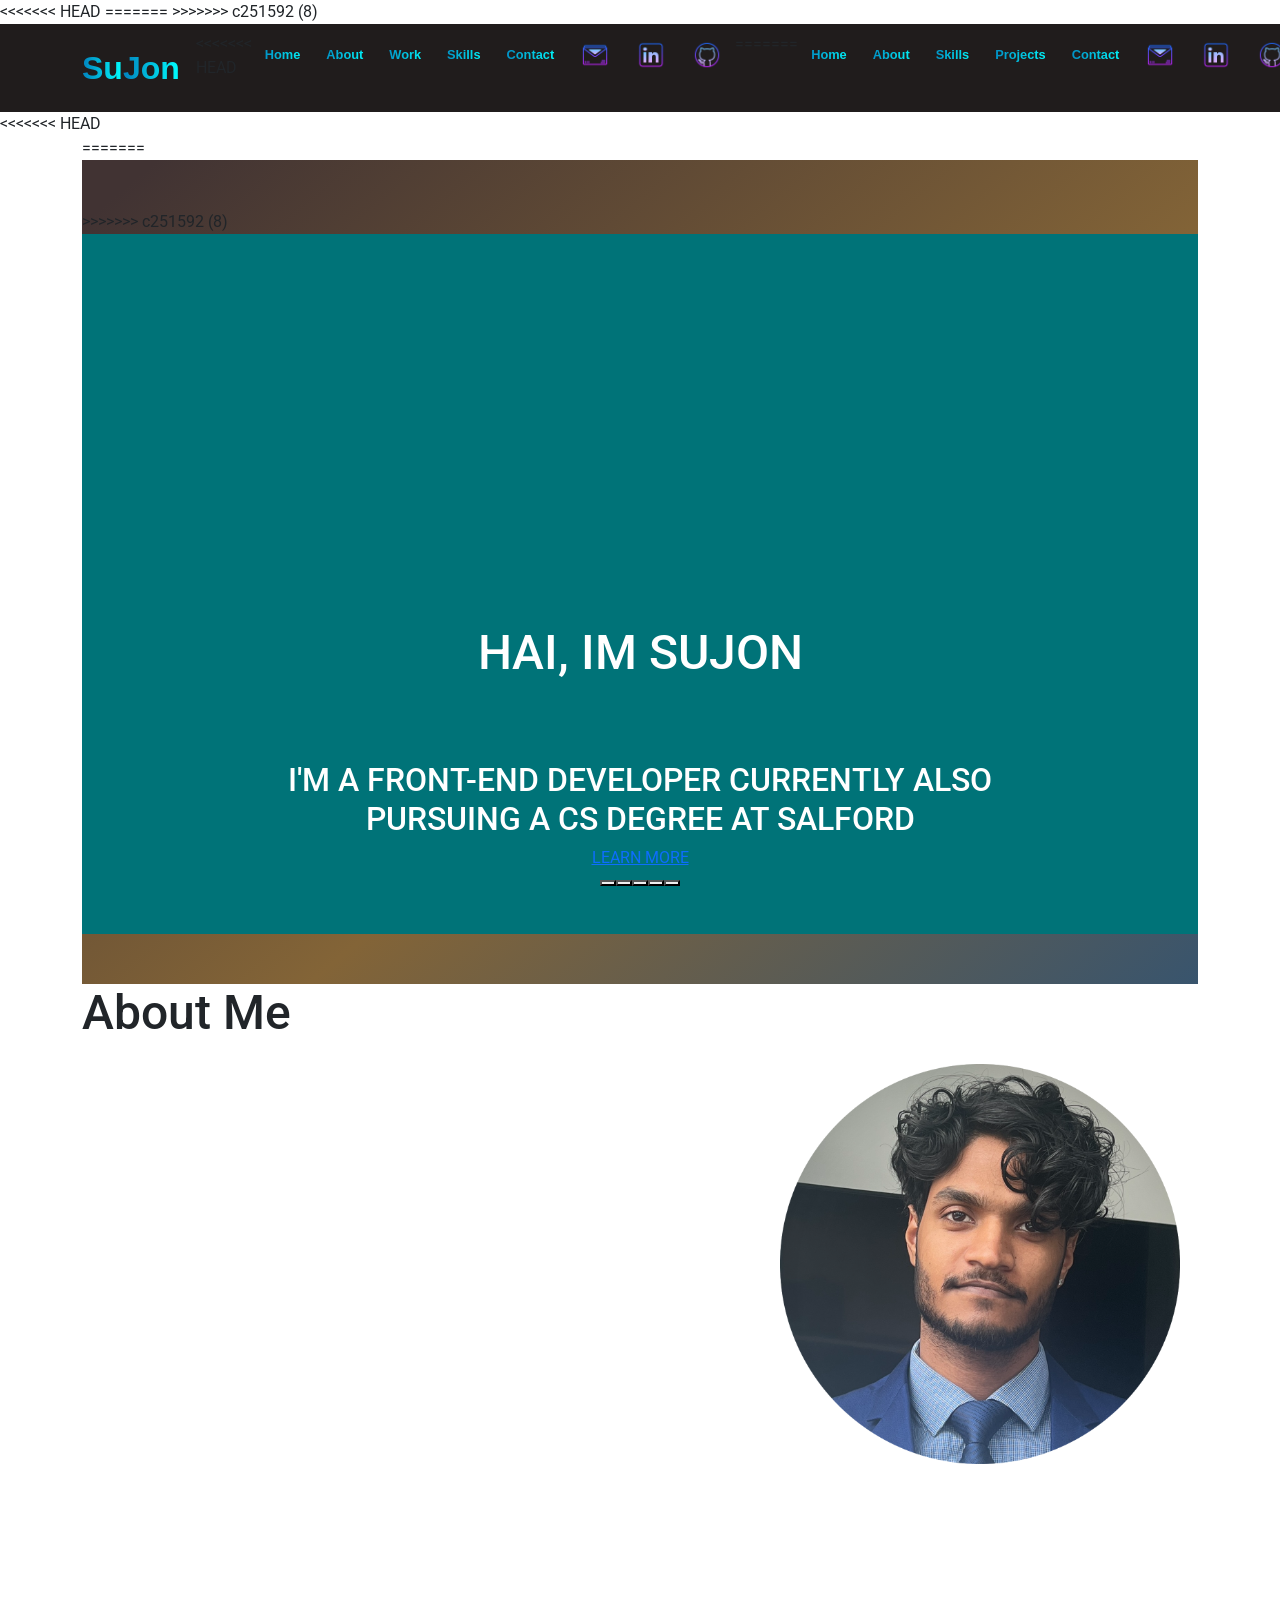
==== about.html @ 78b279ab "first commit" ====
<!DOCTYPE html>
<html lang="en">
<head>
    <meta charset="UTF-8">
    <meta name="viewport" content="width=device-width, initial-scale=1">
    <title>about</title>
    <!-- Roboto font -->
    <link rel="preconnect" href="https://fonts.googleapis.com">
    <link rel="preconnect" href="https://fonts.gstatic.com" crossorigin>
    <link href="https://fonts.googleapis.com/css2?family=Roboto:ital,wght@0,100..900;1,100..900&display=swap"
        rel="stylesheet">
    <!-- Bootstrap link-->
    <link href="https://cdn.jsdelivr.net/npm/bootstrap@5.3.3/dist/css/bootstrap.min.css" rel="stylesheet"
        integrity="sha384-QWTKZyjpPEjISv5WaRU9OFeRpok6YctnYmDr5pNlyT2bRjXh0JMhjY6hW+ALEwIH" crossorigin="anonymous">
    <link href="style.css" rel="stylesheet">
    <link href="about.css" rel="stylesheet">
</head>
<body>
<<<<<<< HEAD
    <!-- Nav -->
=======
<!-- Nav -->
>>>>>>> c251592 (8)
  <nav class="navbar navbar-expand-lg bg-body-tertiary custom-navbar">
    <div class="container">
      <a class="navbar-brand custom-brand" href="index.html">
        <div class="split-text-container">
          <span class="text-part left">Su</span>
          <span class="text-part right">Jon</span>
        </div>
      </a>
      <button class="navbar-toggler custom-navbar-toggler" type="button" data-bs-toggle="collapse"
        data-bs-target="#navbarNavAltMarkup" aria-controls="navbarNavAltMarkup" aria-expanded="false"
        aria-label="Toggle navigation">
        <img class="custom-navbar-toggler menu-icon" src="./assets/hamburger-menu.png" alt="menu-bar">
      </button>
      <div class="collapse navbar-collapse" id="navbarNavAltMarkup">
        <div class="navbar-nav ms-auto">
<<<<<<< HEAD
          <a class="nav-link" href="/index.html" >Home</a>
          <a class="nav-link" href="/about.html">About</a>
          <a class="nav-link" href="/work.html">Work</a>
          <a class="nav-link" href="/index.html#section-2" >Skills</a>
          <a class="nav-link" href="/contact.html" >Contact</a>
          <a class="nav-link contact-link" href="mailto:abdursujon@hotmail.com"><img src="assets/email.png" alt="email">
          </a>
          <a class="nav-link contact-link" href="https://www.linkedin.com/in/abdur-rahim-sujon/"><img
              src="assets/linkedin.png" alt="email"> </a>
          <a class="nav-link contact-link" href="https://github.com/abdursujon"><img src="assets/github.png"
              alt="email"> </a>
=======
          <a class="nav-link" href="index.html" title="Home">Home</a>
          <a class="nav-link" href="about.html" title="About Me">About</a>
          <a class="nav-link" href="index.html#section-2" title="My Skills">Skills</a>
          <a class="nav-link" href="projects.html" title="View My Projects">Projects</a>
          <a class="nav-link" href="contact.html" title="Contact Me">Contact</a>
          <div class="d-flex flex-row justify-content-start">
            <a class="nav-link contact-link" href="mailto:abdur.sujon.dev@gmail.com" title="Email Me">
              <img src="assets/email.png" alt="email">
            </a>
            <a class="nav-link contact-link" href="https://www.linkedin.com/in/abdur-rahim-sujon/"
              title="View My LinkedIn">
              <img src="assets/linkedin.png" alt="linkedin">
            </a>
            <a class="nav-link contact-link" href="https://github.com/abdursujon" title="View My Github">
              <img src="assets/github.png" alt="github">
            </a>
          </div>
>>>>>>> c251592 (8)
        </div>
      </div>
    </div>
  </nav>
<<<<<<< HEAD
    <main class="container"> 
        <!-- section 1 -->
        <section class="section-1">
=======
    <main> 
        <!-- section 1 -->
        <section id="section-1">
>>>>>>> c251592 (8)
            <!-- A carousal for slide show about me, utilized bootstrap auto play carousel -->
            <div id="carouselExampleCaptions" class="carousel slide" data-bs-ride="carousel">
                <div class="carousel-inner">
                    <!-- First carousel slide -->
                    <div class="carousel-item active" data-bs-interval="3000">
                        <!-- Note: data-bs-interval determine how long they slide will show and then next slide will come up-->
                        <img src="assets/carousel-1.png" alt="Carousel slide 1">
                        <!-- Carousel-caption class div is to transform content into center -->
                        <div class="carousel-caption">
                            <h1>HAI, IM SUJON</h1>
                            <h2>I'M A FRONT-END DEVELOPER CURRENTLY ALSO PURSUING A CS DEGREE AT SALFORD</h2>
                           
                            <div class="learn-more-link">
                                <a href="interests.html" class="custom-link">LEARN MORE</a>
                            </div>
                            <!-- button to allow user to change the slide numbers -->
                            <div class="btn-group">
                                <button class="custom-btn" data-bs-target="#carouselExampleCaptions"
                                    data-bs-slide-to="0"></button>
                                <!--Note:  data-bs-slide-to allows user to change the slide they want to see-->
                                <button class="custom-btn" data-bs-target="#carouselExampleCaptions"
                                    data-bs-slide-to="1"></button>
                                <button class="custom-btn" data-bs-target="#carouselExampleCaptions"
                                    data-bs-slide-to="2"></button>
                                <button class="custom-btn" data-bs-target="#carouselExampleCaptions"
                                    data-bs-slide-to="3"></button>
                                <button class="custom-btn" data-bs-target="#carouselExampleCaptions"
                                    data-bs-slide-to="4"></button>
                            </div>
                        </div>
                    </div>
                    <!-- Second slide -->
                    <div class="carousel-item" data-bs-interval="3000">
                        <img src="assets/carousel-2.png" alt="slide 1">
                        <div class="carousel-caption">
                            <h1>LOVE DIGITAL</h1>
                            <h2>LOVE MAKING INTERACTIVE WEBSITES WITH A USER-FIRST APPROACH</h2>
                           
                                <div class="learn-more-link">
                                    <a href="interests.html" class="custom-link">LEARN MORE</a>
                                </div>
                         
                            <!-- button to allow user to change the slide numbers -->
                            <div class="btn-group">
                                <button class="custom-btn" data-bs-target="#carouselExampleCaptions"
                                    data-bs-slide-to="0"></button>
                                <button class="custom-btn" data-bs-target="#carouselExampleCaptions"
                                    data-bs-slide-to="1"></button>
                                <button class="custom-btn" data-bs-target="#carouselExampleCaptions"
                                    data-bs-slide-to="2"></button>
                                <button class="custom-btn" data-bs-target="#carouselExampleCaptions"
                                    data-bs-slide-to="3"></button>
                                <button class="custom-btn" data-bs-target="#carouselExampleCaptions"
                                    data-bs-slide-to="4"></button>
                            </div>
                        </div>
                    </div>
                    <!-- Third slide -->
                    <div class="carousel-item" data-bs-interval="3000">
                        <img src="assets/carousel-3.png" alt="slide 3">
                        <div class="carousel-caption">
                            <h1>INTERESTED?</h1>
                            <h2>IF YOU'VE GOT AN AMAZING IDEA THAT YOU WANT TO GIVE A DIGITAL PRESENCE, GET IN TOUCH
                            </h2>
                           
                                <div class="learn-more-link">
                                    <a href="interests.html" class="custom-link">LEARN MORE</a>
                                </div>
                            
                            <!-- button to allow user to change the slide numbers -->
                            <div class="btn-group"> <!-- Button group to-->
                                <button class="custom-btn" data-bs-target="#carouselExampleCaptions"
                                    data-bs-slide-to="0"></button>
                                <button class="custom-btn" data-bs-target="#carouselExampleCaptions"
                                    data-bs-slide-to="1"></button>
                                <button class="custom-btn" data-bs-target="#carouselExampleCaptions"
                                    data-bs-slide-to="2"></button>
                                <button class="custom-btn" data-bs-target="#carouselExampleCaptions"
                                    data-bs-slide-to="3"></button>
                                <button class="custom-btn" data-bs-target="#carouselExampleCaptions"
                                    data-bs-slide-to="4"></button>
                            </div>
                        </div>
                    </div>
                    <!-- Fourth slide -->
                    <div class="carousel-item" data-bs-interval="3000">
                        <img src="assets/carousel-4.png" alt="slide 4">
                        <div class="carousel-caption">
                            <h1>ARTISTIC</h1>
                            <h2>I BELIEVE ART SHOULD BE TAKEN INTO CONSIDERATION IN DIGITAL PRODUCTS, AS EVERYTHING IS
                                BECOMING DIGITAL; WHY NOT HAVE SOME ARTISTIC FLAVOUR IN OUR DIGITAL PRESENCE?</h2>
                       
                                <div class="learn-more-link">
                                    <a href="interests.html" class="custom-link">LEARN MORE</a>
                                </div>
                            
                            <!-- button to allow user to change the slide numbers -->
                            <div class="btn-group">
                                <button class="custom-btn" data-bs-target="#carouselExampleCaptions"
                                    data-bs-slide-to="0"></button>
                                <button class="custom-btn" data-bs-target="#carouselExampleCaptions"
                                    data-bs-slide-to="1"></button>
                                <button class="custom-btn" data-bs-target="#carouselExampleCaptions"
                                    data-bs-slide-to="2"></button>
                                <button class="custom-btn" data-bs-target="#carouselExampleCaptions"
                                    data-bs-slide-to="3"></button>
                                <button class="custom-btn" data-bs-target="#carouselExampleCaptions"
                                    data-bs-slide-to="4"></button>
                            </div>
                        </div>
                    </div>
                    <!-- Fifth slide -->
                    <div class="carousel-item" data-bs-interval="3000">
                        <img src="assets/carousel-5.png" alt="slide 5">
                        <div class="carousel-caption">
                            <h1>LOVE EXPERIMENTING</h1>
                            <h2>AS I SPEND MOST OF MY TIME CODING AND BUILDING, I LIKE TO EXPERIMENT AND HAVE FUN WITH
                                MY DEVELOPMENT CAREER</h2>
                          
                                <div class="learn-more-link">
                                    <a href="interests.html" class="custom-link">LEARN MORE</a>
                                </div>
                            
                            <!-- button to allow user to change the slide numbers -->
                            <div class="btn-group">
                                <button class="custom-btn" data-bs-target="#carouselExampleCaptions"
                                    data-bs-slide-to="0"></button>
                                <button class="custom-btn" data-bs-target="#carouselExampleCaptions"
                                    data-bs-slide-to="1"></button>
                                <button class="custom-btn" data-bs-target="#carouselExampleCaptions"
                                    data-bs-slide-to="2"></button>
                                <button class="custom-btn" data-bs-target="#carouselExampleCaptions"
                                    data-bs-slide-to="3"></button>
                                <button class="custom-btn" data-bs-target="#carouselExampleCaptions"
                                    data-bs-slide-to="4"></button>
                            </div>
                        </div>
                    </div>
                </div>
            </div>
        </section>
        <!-- section 2 -->
        <section>
            <div class="row">
                <div class="col profile-intro">
                    <h1>About Me</h1>
                </div>
                <div class="col profile">
                    <img src="assets/profile-1.png" alt="profile">
                </div>
                <div class="col-md-12 about-me-para my-5">
                    <p>
                        Hello, I'm Abdur Rahim Sujon,
                        but most people knows me simply as Sujon.
                        I can't explain why my first name isn't widely recognized,
                        that remained a mystery to me as well.
                        Right now, I am pursuing a BSc in Computer Science at the University of
                        Salford, and I'm nearing the end of my first year. Honestly, I'm pleased with my choice of university
                        over others because I've found that my degree focuses more on practical applications of computer science rather than
                        theory. As someone who values tangible progress, I appreciate seeing the real-life implications of what
                        I do in coding. Fortunately, I have already learned advanced CSS, HTML, and how to showcase my web portfolio in my first
                        year. Additionally, for a university project,
                        I can select the website I want to create, which I find very flexible. I've also gained insights
                        into Human-Computer Interaction.
                        A computer scientist truly isn't complete without some Linux knowledge (just kidding), and I've
                        already covered that in my first year! I'm eager
                        to delve deeper into Linux during the summer break. Moreover,
                        I've developed a solid understanding of Java programming too. 
                    </p>
                    <p>
                        Prior to commencing university, I taught myself Bootstrap, JavaScript, Photoshop, logo design, CSS, and HTML—essentially everything needed for front-end web development projects.
                         I find great joy in creating interactive websites with a unique flair. My immediate goal is to learn PHP as soon as possible to better understand the back end of websites. 
                        Since I already have knowledge of SQL, it shouldn't be too difficult. However, if it proves challenging, I'm confident I will find it enjoyable. 
                        I plan to work on two advanced web projects that incorporate back-end functionality in my summer vacation.
                    </p>
                    <p>
                        Conversely, I also have experience in Java software development.
                         Recently, I worked on a project to create a vehicle hire reservation system. 
                         I intend to expand that project and develop a cross-platform application.
                    </p>
                    <p>I appreciate you taking the time to read this! Feel free to email me if you'd like to chat.</p>
                </div>
            </div>
        </section>
    </main>
    <!-- footer-->
    <div id="footer"></div>
    <!-- boostrap js link -->
    <script src="https://cdn.jsdelivr.net/npm/@popperjs/core@2.11.8/dist/umd/popper.min.js"
        integrity="sha384-I7E8VVD/ismYTF4hNIPjVp/Zjvgyol6VFvRkX/vR+Vc4jQkC+hVqc2pM8ODewa9r"
        crossorigin="anonymous"></script>
    <script src="https://cdn.jsdelivr.net/npm/bootstrap@5.3.8/dist/js/bootstrap.min.js"
        integrity="sha384-G/EV+4j2dNv+tEPo3++6LCgdCROaejBqfUeNjuKAiuXbjrxilcCdDz6ZAVfHWe1Y"
        crossorigin="anonymous"></script>
    <!-- Custom JS link -->
  <script src="main.js"></script>
</body>
</html>
---- style.css ----
/* Properties for the whole page */
body {
    font-family: "Roboto", sans-serif;
}

p {
    font-family: "Roboto", sans-serif;
    font-weight: 400;
    font-style: normal;
    font-size: 1rem;
    color: white;
}

/* navigation bar*/
/* logo */
.split-text-container {
    display: flex;
    font-size: 2rem;
    font-weight: bold;
    font-family: "Montserrat Alternates", sans-serif;
    text-transform: none;
    color: #0181bd;
    overflow: hidden;
}
.text-part {
    display: inline-block;
    position: relative;
    transform: translateX(0);
    animation-duration: 2s;
    animation-timing-function: ease-out;
    animation-fill-mode: forwards;
}
.text-part.left {
    transform: translateX(-200%);
    animation-name: slide-in-left;
    background: linear-gradient(90deg, #0181bd, #00ffff);
    /* gradient colors */
    -webkit-background-clip: text;
    -webkit-text-fill-color: transparent;
    background-clip: text;
    color: transparent;
}
.text-part.right {
    transform: translateX(200%);
    animation-name: slide-in-right;
    background: linear-gradient(90deg, #0181bd, #00ffff);
    /* gradient colors */
    -webkit-background-clip: text;
    -webkit-text-fill-color: transparent;
    background-clip: text;
    color: transparent;
}
@keyframes slide-in-left {
    0% {
        transform: translateX(-200%);
    }

    100% {
        transform: translateX(0);
    }
}
@keyframes slide-in-right {
    0% {
        transform: translateX(200%);
    }
    100% {
        transform: translateX(0);
    }
}
/* navigation background */
.custom-navbar {
    background-color: rgb(32, 28, 28) !important;
}
.navbar-nav .nav-link {
    font-family: "Montserrat", sans-serif;
    font-weight: 700;
    font-size: 0.8rem;
    margin: 5px;
    background: linear-gradient(90deg, #0181bd, #00ffff);
    /* gradient colors */
    -webkit-background-clip: text;
    -webkit-text-fill-color: transparent;
    background-clip: text;
    color: transparent;
}
.navbar-nav .nav-link:hover {
    -webkit-text-fill-color:  #00ffff;
    transform: scale(1.3);
    text-decoration: underline;
}
.contact-link img {
    height: 30px;
    width: 30px;
    margin-top: -5px;
}
/* section 1 */
.effect {
    animation: glow 10s ease-in-out infinite;

}

@import url(https://fonts.googleapis.com/css?family=Concert+One);

.effect {
    animation: glow 10s ease-in-out infinite;
}

* {
    box-sizing: border-box;
}

figure {
    animation: wobble 5s ease-in-out infinite;
    transform-origin: center center;
    transform-style: preserve-3d;
}

@keyframes wobble {

    0%,
    100% {
        transform: rotate3d(1, 1, 0, 40deg);
    }

    25% {
        transform: rotate3d(-1, 1, 0, 40deg);
    }

    50% {
        transform: rotate3d(-1, -1, 0, 40deg);
    }

    75% {
        transform: rotate3d(1, -1, 0, 40deg);
    }
}

.effect {
    display: block;
    width: 100%;
    padding: 40px;
    line-height: 1.5;
    font: 900 4em 'Concert One', sans-serif;
    text-transform: uppercase;
    position: absolute;
    color: #0a0a0a;
    margin-top: 35%;
    margin-left: 10%;
}

@keyframes glow {

    0%,
    100% {
        text-shadow: 0 0 30px red;
    }

    25% {
        text-shadow: 0 0 30px orange;
    }

    50% {
        text-shadow: 0 0 30px forestgreen;
    }

    75% {
        text-shadow: 0 0 30px cyan;
    }
}

.effect:nth-child(2) {
    transform: translateZ(5px);
}

.effect:nth-child(3) {
    transform: translateZ(10px);
}

.effect:nth-child(4) {
    transform: translateZ(15px);
}

.effect:nth-child(5) {
    transform: translateZ(20px);
}

.effect:nth-child(6) {
    transform: translateZ(25px);
}

.effect:nth-child(7) {
    transform: translateZ(30px);
}

.effect:nth-child(8) {
    transform: translateZ(35px);
}

.effect:nth-child(9) {
    transform: translateZ(40px);
}

.effect:nth-child(10) {
    transform: translateZ(45px);
}
#section-1 {
    height: 100%;
    overflow: auto;
    background: linear-gradient(320deg, rgb(81, 148, 131) 3%, rgb(36, 80, 124) 38%, rgb(131, 100, 55) 68%, rgb(65, 51, 51) 98%);
    animation: gradient 18s ease infinite;
    background-size: 180% 180%;
   padding-bottom: 20px;
}
@keyframes gradient {
    0% {
        background-position: 0% 0%;
    }
    50% {
        background-position: 100% 100%;
    }
    100% {
        background-position: 0% 0%;
    }
}
.profile img {
    width: 400px;
    height: 400px;
    margin-top: 20%;
    margin-left: 20%;
}
#demo{
    font-family: 'Montserrat', sans-serif;
    font-size: 1.3rem;
    color:orange;
}
.introduction>p {
    margin-top: 20px;
    text-align: center;
}

.introduction>h1 {
    margin-top: 80px;
    color: rgb(240, 142, 15);
    font-size: 4rem;
    text-align: center;
}
.introduction_btn_group {
   display: flex;
   justify-content: center; 
   gap: 20px;
}
/* Animation effect for btn */
.cursor-box {
    width: 110px;
    height: 50px;
    background-color: #333;
    border-radius: 12px;
    display: flex;
    justify-content: center;
    align-items: center;
    font-size: 1rem;
    transition: all 0.3s ease;
    text-align: center;
    padding: 1rem;
    position: relative;
    overflow: hidden;
}
.cursor-box::before {
    content: '';
    position: absolute;
    width: 100%;
    height: 100%;
    background: linear-gradient(45deg, transparent, rgba(255, 255, 255, 0.1), transparent);
    top: -100%;
    left: -100%;
    transition: all 0.5s ease;
}
.cursor-box:hover::before {
    top: 100%;
    left: 100%;
}
.pointer {
    cursor: pointer;
    background: transparent;
    border: 2px solid white;
    color: white;
    margin-right: 20px;
    margin-bottom: 50px;
    text-decoration: none;
    font-family: "Montserrat", sans-serif;
}
button a{
    color:white;
    text-decoration: none;
}
.pointer:hover {
    transform: scale(1.05);
    box-shadow: 0 0 15px #646cff50;
}
@keyframes pulse {
    0% {
        transform: scale(1.05);
    }
    50% {
        transform: scale(1);
    }
    100% {
        transform: scale(1.05);
    }
}
@keyframes shake {
    0%,
    100% {
        transform: translateX(0) scale(1.05);
    }
    25% {
        transform: translateX(-5px) scale(1.05);
    }
    75% {
        transform: translateX(5px) scale(1.05);
    }
}
@keyframes moveAround {
    0% {
        transform: translate(0, 0) scale(1.05);
    }
    25% {
        transform: translate(5px, -5px) scale(1.05);
    }
    50% {
        transform: translate(0, 0) scale(1.05);
    }
    75% {
        transform: translate(-5px, 5px) scale(1.05);
    }
    100% {
        transform: translate(0, 0) scale(1.05);
    }
}
/* section-2 */
#section-2 {
    background-color: white;
    margin-top: 80px;
    margin-bottom: 80px;
}
.skills {
    font-size: 54px;
}
.card {
    height: 500px;
    padding: 0;
    border: 2px solid black;
    background-color: black;
    color: white;
    margin-bottom: 20px;
}
/* section 3*/
#section-3 {
    height: 100%;
    background-color: rgb(39, 46, 49);
}
.profile-2 img {
    width: 400px;
    height: 400px;
    object-fit: cover;
    border-radius: 25px;
    margin-top: 200px;
    margin-bottom: 200px;
}
.details h1 {
    color: rgb(240, 142, 15);
}
.details p {
    color: white;
}
/* footer */
.custom-container{
         background-color: rgb(32, 28, 28) !important;
}
.rights{
    color:white;
    font-size: .7rem;
    font-size: 'Montserrat', sans-serif;
}
.footer-icon {
    padding:5px;
    margin-top:10px;
    margin-bottom:10px;
}
.footer-icon img{
    height: 25px;
    width: 25px;
}
/* media query for device width up to 991px*/
@media (max-width: 991px) {
    /* Navigation */
    .custom-navbar-toggler img {
        width: 40px;
        height: 40px;
    }
    .navbar-collapse {
        text-align: center;
    }
    .navbar-toggler {
        border: none;
    }
    .navbar-nav .nav-link {
        margin: 5px;
    }
    /* Section 1 */
    .profile img {
        width: 200px;
        height: 200px;
        margin-top: 20%;
        margin-left: 0%;
    }
    .profile-intro {
        margin-top: 20%;
        margin-left: 20%;
        font-size: 2rem;
    }
    .introduction {
        margin-top: 10px;
        font-size: 1rem;
    }
    .introduction>h1 {
        margin-top: 50px;
    }
    /* Section-2 */
    #section-2 {
        margin-top: 50px;
        margin-bottom: 50px;
    }
    .skills {
        font-size: 3rem;
    }
    .photography-card {
        width: 15rem;
    }
    .card {
        height: 600px;
    }
    /* section-3 */
    .profile-2 img {
        width: 300px;
        height: 300px;
        object-fit: cover;
        border-radius: 25px;
        margin-top: 50px;
        margin-bottom: 20px;
    }
    .details h1 {
        margin-top: 20px;
    }
    /* footer */
    .footer {
       
         background-color: rgb(32, 28, 28) !important;
    }
}
/* media query for extra small devices width up to 576px */
@media (max-width:576px) {
    /* section 1 */

}
html,
body {
    font-size: 1em;
    font-family: "Roboto", sans-serif;
}

h1 {
    font-size: 3em;
}

p {
    font-weight: 400;
    color: white;
}

/* Navigation*/
.split-text-container {
    display: flex;
    font-size: 2rem;
    font-weight: bold;
    font-family: "Montserrat Alternates", sans-serif;
    text-transform: none;
    color: #0181bd;
    overflow: hidden;
}

.text-part {
    display: inline-block;
    position: relative;
    transform: translateX(0);
    animation-duration: 2s;
    animation-timing-function: ease-out;
    animation-fill-mode: forwards;
}

.text-part.left {
    transform: translateX(-200%);
    animation-name: slide-in-left;
    background: linear-gradient(90deg, #0181bd, #00ffff);
    -webkit-background-clip: text;
    -webkit-text-fill-color: transparent;
    background-clip: text;
    color: transparent;
}

.text-part.right {
    transform: translateX(200%);
    animation-name: slide-in-right;
    background: linear-gradient(90deg, #0181bd, #00ffff);
    -webkit-background-clip: text;
    -webkit-text-fill-color: transparent;
    background-clip: text;
    color: transparent;
}

@keyframes slide-in-left {
    0% {
        transform: translateX(-200%);
    }

    100% {
        transform: translateX(0);
    }
}

@keyframes slide-in-right {
    0% {
        transform: translateX(200%);
    }

    100% {
        transform: translateX(0);
    }
}

.custom-navbar {
    background-color: rgb(32, 28, 28) !important;
}

.navbar-toggler {
    border: none;
}

.navbar-toggler:focus {
    box-shadow: none;
    outline: none;
}

.custom-navbar-toggler img {
    width: 40px;
    height: 40px;
}

.navbar-nav .nav-link {
    font-family: "Montserrat", sans-serif;
    font-weight: 700;
    font-size: 0.8rem;
    margin: 5px;
    background: linear-gradient(90deg, #0181bd, #00ffff);
    -webkit-background-clip: text;
    -webkit-text-fill-color: transparent;
    background-clip: text;
    color: transparent;
}

.navbar-nav .nav-link:hover {
    -webkit-text-fill-color: #00ffff;
    text-decoration: underline;
}

.contact-link img {
    height: 30px;
    width: 30px;
    margin-top: -5px;
}

.navbar-collapse .navbar-nav {
    text-align: left;
    margin-left: 20px;
}


/* Section 1: */
#section-1 {
    height: 100%;
    overflow: auto;
    background: linear-gradient(320deg, rgb(81, 148, 131) 3%, rgb(36, 80, 124) 38%, rgb(131, 100, 55) 68%, rgb(65, 51, 51) 98%);
    animation: gradient 18s ease infinite;
    background-size: 180% 180%;
    padding:50px 0px;
}

@import url(https://fonts.googleapis.com/css?family=Concert+One);

* {
    box-sizing: border-box;
}

figure {
    animation: wobble 5s ease-in-out infinite;
    transform-origin: center center;
    transform-style: preserve-3d;
}

.effect {
    display: block;
    width: 100%;
    font: 900 2em 'Concert One', sans-serif;
    text-transform: uppercase;
    position: absolute;
    color: #0a0a0a;
    animation: glow 10s ease-in-out infinite;
    text-align: center;
}

@keyframes glow {

    0%,
    100% {
        text-shadow: 0 0 30px red;
    }

    25% {
        text-shadow: 0 0 30px orange;
    }

    50% {
        text-shadow: 0 0 30px forestgreen;
    }

    75% {
        text-shadow: 0 0 30px cyan;
    }
}

@keyframes wobble {

    0%,
    100% {
        transform: rotate3d(1, 1, 0, 40deg);
    }

    25% {
        transform: rotate3d(-1, 1, 0, 40deg);
    }

    50% {
        transform: rotate3d(-1, -1, 0, 40deg);
    }

    75% {
        transform: rotate3d(1, -1, 0, 40deg);
    }
}

.effect:nth-child(2) {
    transform: translateZ(5px);
}

.effect:nth-child(3) {
    transform: translateZ(10px);
}

.effect:nth-child(4) {
    transform: translateZ(15px);
}

.effect:nth-child(5) {
    transform: translateZ(20px);
}

.effect:nth-child(6) {
    transform: translateZ(25px);
}

.effect:nth-child(7) {
    transform: translateZ(30px);
}

.effect:nth-child(8) {
    transform: translateZ(35px);
}

.effect:nth-child(9) {
    transform: translateZ(40px);
}

.effect:nth-child(10) {
    transform: translateZ(45px);
}

@keyframes gradient {
    0% {
        background-position: 0% 0%;
    }

    50% {
        background-position: 100% 100%;
    }

    100% {
        background-position: 0% 0%;
    }
}

.intro {
    text-align: left;
    display: flex;
    flex-direction: column;
    justify-content: center;
}

.profile {
    align-items: center;
    display: flex;
    justify-content: center;
}

.profile img {
    width: 300px;
    height: 300px;
    object-fit: cover;
    border-radius: 25px;
    margin-top: 80px;
    margin-bottom: 50px;
}

hr {
    border: 2px solid white;
}

.introduction>h1 {
    margin-top: 20px;
    color: rgb(240, 142, 15);
    font-size: 2rem;
    text-align: center;
}

.introduction>p {
    margin-top: 20px;
    text-align: left;
}

#greeting {
    font-family: 'Montserrat', sans-serif;
    font-size: 1rem;
    color: orange;
    margin: 0;
    text-align: center;
}

.introduction_btn_group {
    display: flex;
    justify-content: left;
    gap: 20px;
    margin-left: 5px;
}

/* Animation effect for btn */
.cursor-box {
    width: fit-content;
    height: 50px;
    background-color: #333;
    border-radius: 12px;
    display: flex;
    justify-content: center;
    align-items: center;
    transition: all 0.3s ease;
    text-align: center;
    position: relative;
    overflow: hidden;
    font-weight: bold;
}

.cursor-box::before {
    content: '';
    position: absolute;
    width: 100%;
    height: 100%;
    background: linear-gradient(45deg, transparent, rgba(255, 255, 255, 0.1), transparent);
    top: -100%;
    left: -100%;
    transition: all 0.5s ease;
}

.cursor-box:hover::before {
    top: 100%;
    left: 100%;
}

.pointer {
    cursor: pointer;
    background: transparent;
    border: 1px solid white;
    color: white;
    margin-right: 20px;
    margin-bottom: 50px;
    text-decoration: none;
    font-family: "Montserrat", sans-serif;
}

button a {
    color: white;
    text-decoration: none;
}

.pointer:hover {
    transform: scale(1.05);
    box-shadow: 0 0 15px #646cff50;
    background-color: #2c2c2d50;
}

@keyframes pulse {
    0% {
        transform: scale(1.05);
    }

    50% {
        transform: scale(1);
    }

    100% {
        transform: scale(1.05);
    }
}

@keyframes shake {

    0%,
    100% {
        transform: translateX(0) scale(1.05);
    }

    25% {
        transform: translateX(-5px) scale(1.05);
    }

    75% {
        transform: translateX(5px) scale(1.05);
    }
}

@keyframes moveAround {
    0% {
        transform: translate(0, 0) scale(1.05);
    }

    25% {
        transform: translate(5px, -5px) scale(1.05);
    }

    50% {
        transform: translate(0, 0) scale(1.05);
    }

    75% {
        transform: translate(-5px, 5px) scale(1.05);
    }

    100% {
        transform: translate(0, 0) scale(1.05);
    }
}
/* Section 2 */
#section-2{
   background-color: rgb(34, 34, 34);
   padding:50px 0px;
}

.skills{
    margin: 50px 0px;
}

.ball {
    display: inline-block;
    width: 100%;
    height: 100%;
    border-radius: 100%;
    position: relative;
    background: radial-gradient(circle at bottom, #81e8f6, #76deef 10%, #055194 80%, #062745 100%);
}

.ball:before {
    content: "";
    position: absolute;
    top: 1%;
    left: 5%;
    width: 90%;
    height: 90%;
    border-radius: 100%;
    background: radial-gradient(circle at top, white, rgba(255, 255, 255, 0) 58%);
    -webkit-filter: blur(5px);
    filter: blur(5px);
    z-index: 2;
}

.ball:after {
    content: "";
    position: absolute;
    display: none;
    top: 5%;
    left: 10%;
    width: 80%;
    height: 80%;
    border-radius: 100%;
    -webkit-filter: blur(1px);
    filter: blur(1px);
    z-index: 2;
    -webkit-transform: rotateZ(-30deg);
    transform: rotateZ(-30deg);
}

.ball .shadow {
    position: absolute;
    width: 100%;
    height: 100%;
    background: radial-gradient(circle, rgba(0, 0, 0, 0.4), rgba(0, 0, 0, 0.1) 40%, rgba(0, 0, 0, 0) 50%);
    -webkit-transform: rotateX(90deg) translateZ(-160px);
    transform: rotateX(90deg) translateZ(-160px);
    z-index: 1;
}

.ball.plain {
    background: black;
}

.ball.plain:before,
.ball.plain:after {
    display: none;
}

.ball.bubble {
    background: radial-gradient(circle at 50% 55%, rgba(240, 245, 255, 0.9), rgba(220, 245, 255, 0.9) 40%, rgba(150, 238, 255, 0.8) 60%, rgba(43, 130, 255, 0.4));
    -webkit-animation: bubble-anim 2s ease-out infinite;
    animation: bubble-anim 2s ease-out infinite;
}

.ball.bubble:before {
    -webkit-filter: blur(0);
    filter: blur(0);
    height: 80%;
    width: 40%;
    background: radial-gradient(circle at 130% 130%, rgba(255, 255, 255, 0) 0, rgba(255, 255, 255, 0) 46%, rgba(255, 255, 255, 0.8) 50%, rgba(255, 255, 255, 0.8) 58%, rgba(255, 255, 255, 0) 60%, rgba(255, 255, 255, 0) 100%);
    -webkit-transform: translateX(131%) translateY(58%) rotateZ(168deg) rotateX(10deg);
    transform: translateX(131%) translateY(58%) rotateZ(168deg) rotateX(10deg);
}

.ball.bubble:after {
    display: block;
    background: radial-gradient(circle at 50% 80%, rgba(255, 255, 255, 0), rgba(255, 255, 255, 0) 74%, white 80%, white 84%, rgba(255, 255, 255, 0) 100%);
}

.stage {
    width: 300px;
    height: 300px;
    display: inline-block;
    margin: 20px;
    -webkit-perspective: 1200px;
    -moz-perspective: 1200px;
    -ms-perspective: 1200px;
    -o-perspective: 1200px;
    perspective: 1200px;
    -webkit-perspective-origin: 50% 50%;
    -moz-perspective-origin: 50% 50%;
    -ms-perspective-origin: 50% 50%;
    -o-perspective-origin: 50% 50%;
    perspective-origin: 50% 50%;
}

@-webkit-keyframes bubble-anim {
    0% {
        -webkit-transform: scale(1);
        transform: scale(1);
    }

    20% {
        -webkit-transform: scaleY(0.95) scaleX(1.05);
        transform: scaleY(0.95) scaleX(1.05);
    }

    48% {
        -webkit-transform: scaleY(1.1) scaleX(0.9);
        transform: scaleY(1.1) scaleX(0.9);
    }

    68% {
        -webkit-transform: scaleY(0.98) scaleX(1.02);
        transform: scaleY(0.98) scaleX(1.02);
    }

    80% {
        -webkit-transform: scaleY(1.02) scaleX(0.98);
        transform: scaleY(1.02) scaleX(0.98);
    }

    97%,
    100% {
        -webkit-transform: scale(1);
        transform: scale(1);
    }
}

@keyframes bubble-anim {
    0% {
        -webkit-transform: scale(1);
        transform: scale(1);
    }

    20% {
        -webkit-transform: scaleY(0.95) scaleX(1.05);
        transform: scaleY(0.95) scaleX(1.05);
    }

    48% {
        -webkit-transform: scaleY(1.1) scaleX(0.9);
        transform: scaleY(1.1) scaleX(0.9);
    }

    68% {
        -webkit-transform: scaleY(0.98) scaleX(1.02);
        transform: scaleY(0.98) scaleX(1.02);
    }

    80% {
        -webkit-transform: scaleY(1.02) scaleX(0.98);
        transform: scaleY(1.02) scaleX(0.98);
    }

    97%,
    100% {
        -webkit-transform: scale(1);
        transform: scale(1);
    }
}

@keyframes move-eye-skew {
  0% {
    transform: none;
  }
  20% {
    transform: translateX(-68px) translateY(30px) skewX(15deg) skewY(-10deg) scale(0.95);
  }
  25%, 44% {
    transform: none;
  }
  50%, 60% {
    transform: translateX(68px) translateY(-40px) skewX(5deg) skewY(2deg) scaleX(0.95);
  }
  66%, 100% {
    transform: none;
  }
}

.iris {
  width: 40%;
  height: 40%;
  margin: 30%;
  border-radius: 50%;
  background: radial-gradient(circle at 50% 50%, #208ab4 0%, #6fbfff 30%, #4381b2 100%);
  transform: translateX(68px) translateY(-60px) skewX(15deg) skewY(2deg);
  position: absolute;
  animation: move-eye-skew 5s ease-out infinite;
}
.iris:before {
  content: "";
  display: block;
  position: absolute;
  width: 37.5%;
  height: 37.5%;
  border-radius: 50%;
  top: 31.25%;
  left: 31.25%;
  background: black;
}
.iris:after {
  content: "";
  display: block;
  position: absolute;
  width: 31.25%;
  height: 31.25%;
  border-radius: 50%;
  top: 18.75%;
  left: 18.75%;
  background: rgba(255, 255, 255, 0.2);
}
#change-skills{
    color: white;
}
.skills{
    color: teal;
    font-weight: bold;
    background: linear-gradient(90deg, #0181bd, #00ffff);
    -webkit-background-clip: text;
    -webkit-text-fill-color: transparent;
    background-clip: text;
    color: transparent;;
}
.sub-titile{
    color:teal;
}
.sub-p{
    font-size: .8em;
    color:teal;
    font-weight: bold;
}
.project-ex{
    font-size: .8em;
    color:silver;
}
.btn-secondary{
    gap:5px;
    margin:5px;
    padding:2px 4px;        
}
.btn-secondary{
    background-color: rgb(34, 34, 34);
    color: white;
    border: none;
    border-radius: 25px;
    position: relative;
    display: inline-block;
    background-size: 100% 100%;
    background: linear-gradient(90deg, #00ffff 20%,  #02a9a9 30%, #014242  50%,  rgb(122, 117, 117) 0) var(--_p, 100%)/200% no-repeat;
    -webkit-background-clip: background;
    background-clip: background;
    transition: .4s;
    width: fit-content;
    padding: 5px 15px;

}
.btn-secondary:hover{
        transform: none;
    text-decoration: none;
    --_p: 0%;
    color:rgb(31, 31, 31);
    font-weight: bold;
}
h2{
    margin-top: 50px;
}
/* Footer */
.footer-icon {
    padding:5px;
    margin-top:20px;
    margin-bottom:10px;
}
.footer-icon img{
    height: 25px;
    width: 25px;
}
.rights{
    color:white;
    font-size: .7rem;
    font-size: 'Montserrat', sans-serif;
}
/* Small devices */
@media (min-width:576px) {

  


}

/* Medium devices  */
@media (min-width:768px) {

    /* Section 1 */
    .profile img {
        width: 300px;
        height: 300px;
        margin-bottom: 120px;
    }

    .effect {
        font-size: 3.5em;
        margin-top: -50px;
    }
    /* Section 2 */
    .custom-row{
    max-width: 70vw;
    margin-left: auto;
    margin-right: auto;
}
h2{
    margin-top: 80px;
}
}

/* Large devices */
@media (min-width: 992px) {
     /* Section 1 */
    .profile img {
        width: 350px;
        height: 350px;
    }

    .effect {
        font-size: 4em;
        margin-top: -50px;
    }
    /* Section 2 */
    #section-2{
   background-color: rgb(34, 34, 34);
   padding:80px 0px;
}
    .custom-row{
    max-width: 60vw;
    margin-left: auto;
    margin-right: auto;
}
}

/* Extra large devices */
@media (min-width: 1200px) {
     /* Section 1 */
    .profile img {
        width: 400px;
        height: 400px;
    }

    .effect {
        font-size: 4em;
        margin-top: -50px;
    }
    /* section 2 */
       /* Section 2 */
      .custom-row{
    max-width: 60vw;
    margin-left: auto;
    margin-right: auto;
}
}

/* Extra extra large devices*/
@media (min-width: 1400px) {

    /* Section 1 */
    .profile img {
        width: 400px;
        height: 400px;
    }

    .effect {
        font-size: 5em;
        margin-top: -50px;
    }
    /* Section 2 */
      .custom-row{
    max-width: 60vw;
    margin-left: auto;
    margin-right: auto;
}
}
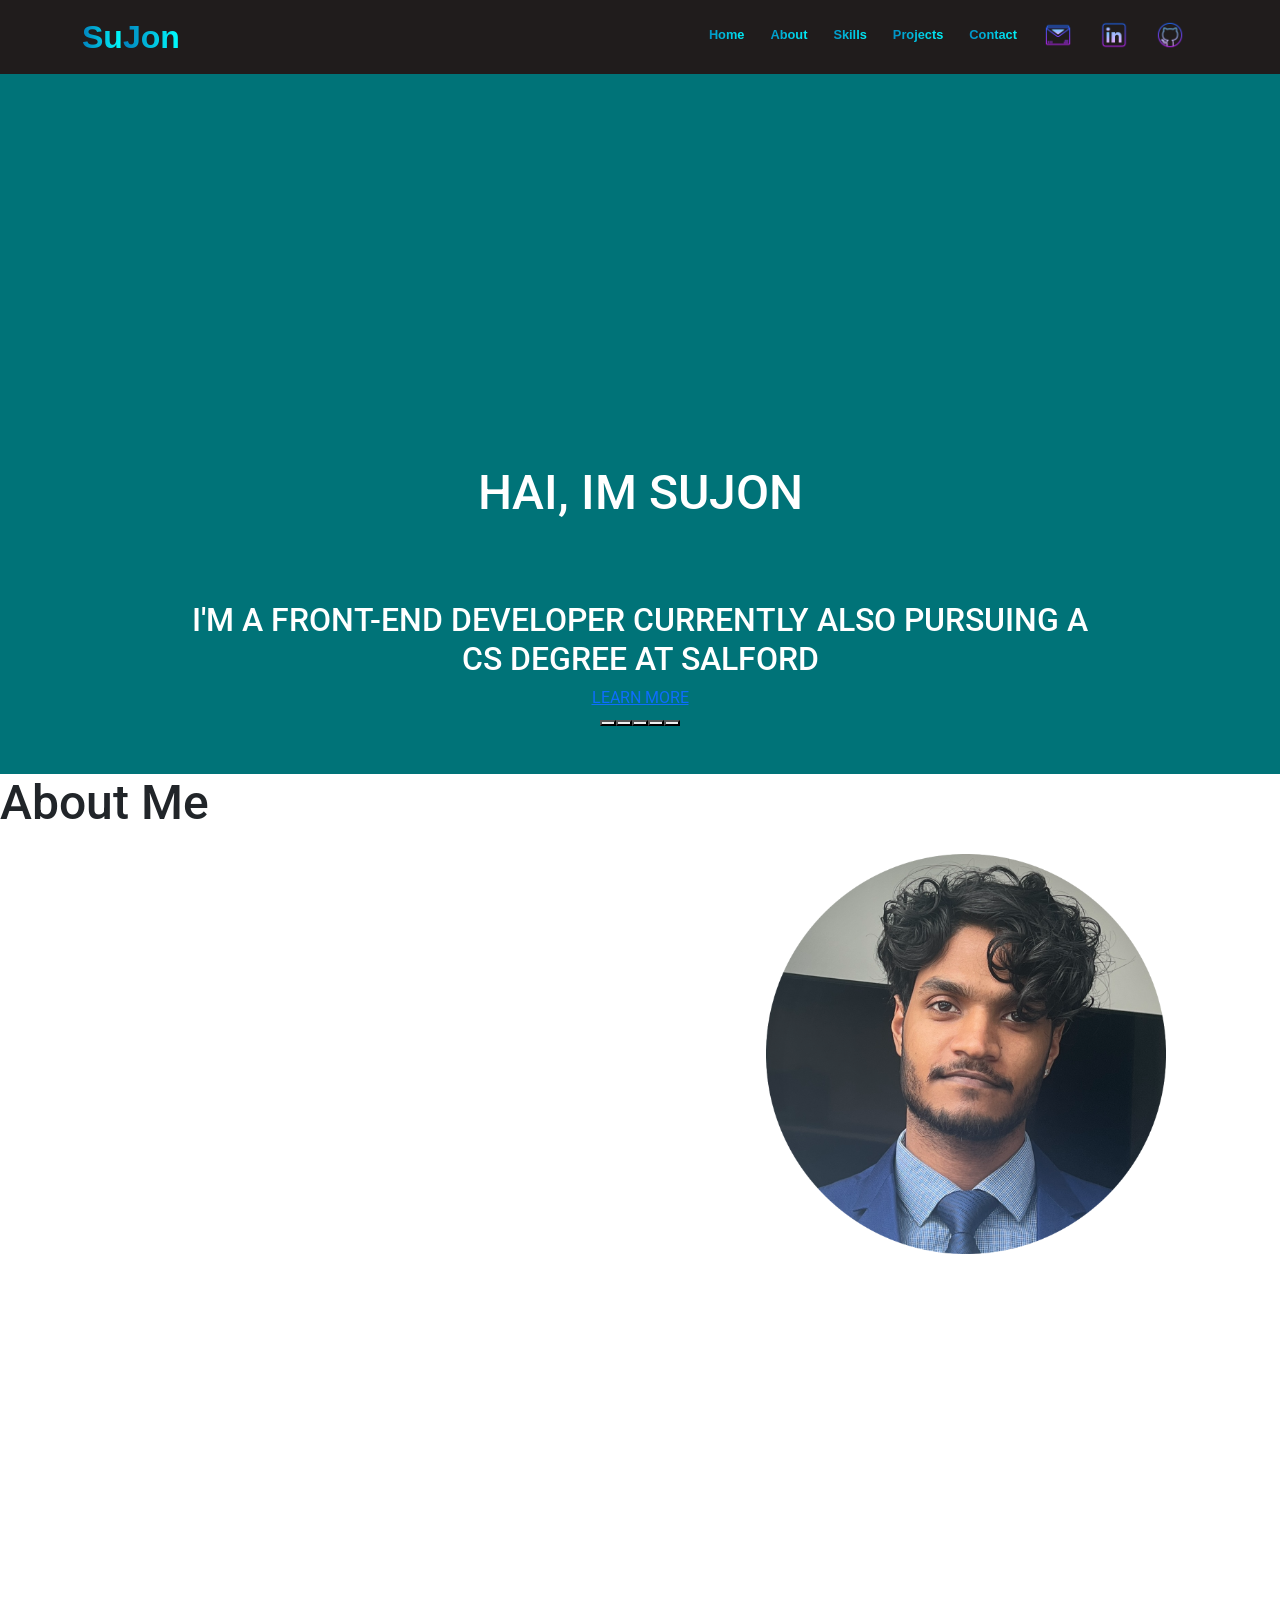
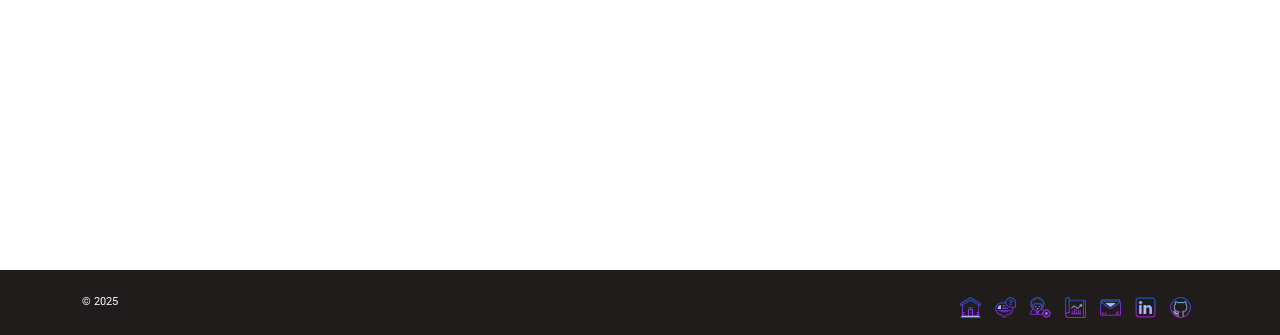
==== commit f30837fb: "2nd commit" ====
--- a/about.html
+++ b/about.html
@@ -16,11 +16,7 @@
     <link href="about.css" rel="stylesheet">
 </head>
 <body>
-<<<<<<< HEAD
-    <!-- Nav -->
-=======
-<!-- Nav -->
->>>>>>> c251592 (8)
+
   <nav class="navbar navbar-expand-lg bg-body-tertiary custom-navbar">
     <div class="container">
       <a class="navbar-brand custom-brand" href="index.html">
@@ -36,19 +32,6 @@
       </button>
       <div class="collapse navbar-collapse" id="navbarNavAltMarkup">
         <div class="navbar-nav ms-auto">
-<<<<<<< HEAD
-          <a class="nav-link" href="/index.html" >Home</a>
-          <a class="nav-link" href="/about.html">About</a>
-          <a class="nav-link" href="/work.html">Work</a>
-          <a class="nav-link" href="/index.html#section-2" >Skills</a>
-          <a class="nav-link" href="/contact.html" >Contact</a>
-          <a class="nav-link contact-link" href="mailto:abdursujon@hotmail.com"><img src="assets/email.png" alt="email">
-          </a>
-          <a class="nav-link contact-link" href="https://www.linkedin.com/in/abdur-rahim-sujon/"><img
-              src="assets/linkedin.png" alt="email"> </a>
-          <a class="nav-link contact-link" href="https://github.com/abdursujon"><img src="assets/github.png"
-              alt="email"> </a>
-=======
           <a class="nav-link" href="index.html" title="Home">Home</a>
           <a class="nav-link" href="about.html" title="About Me">About</a>
           <a class="nav-link" href="index.html#section-2" title="My Skills">Skills</a>
@@ -66,20 +49,10 @@
               <img src="assets/github.png" alt="github">
             </a>
           </div>
->>>>>>> c251592 (8)
         </div>
       </div>
     </div>
   </nav>
-<<<<<<< HEAD
-    <main class="container"> 
-        <!-- section 1 -->
-        <section class="section-1">
-=======
-    <main> 
-        <!-- section 1 -->
-        <section id="section-1">
->>>>>>> c251592 (8)
             <!-- A carousal for slide show about me, utilized bootstrap auto play carousel -->
             <div id="carouselExampleCaptions" class="carousel slide" data-bs-ride="carousel">
                 <div class="carousel-inner">
--- a/style.css
+++ b/style.css
@@ -1,468 +1,4 @@
-/* Properties for the whole page */
-body {
-    font-family: "Roboto", sans-serif;
-}
-
-p {
-    font-family: "Roboto", sans-serif;
-    font-weight: 400;
-    font-style: normal;
-    font-size: 1rem;
-    color: white;
-}
-
-/* navigation bar*/
-/* logo */
-.split-text-container {
-    display: flex;
-    font-size: 2rem;
-    font-weight: bold;
-    font-family: "Montserrat Alternates", sans-serif;
-    text-transform: none;
-    color: #0181bd;
-    overflow: hidden;
-}
-.text-part {
-    display: inline-block;
-    position: relative;
-    transform: translateX(0);
-    animation-duration: 2s;
-    animation-timing-function: ease-out;
-    animation-fill-mode: forwards;
-}
-.text-part.left {
-    transform: translateX(-200%);
-    animation-name: slide-in-left;
-    background: linear-gradient(90deg, #0181bd, #00ffff);
-    /* gradient colors */
-    -webkit-background-clip: text;
-    -webkit-text-fill-color: transparent;
-    background-clip: text;
-    color: transparent;
-}
-.text-part.right {
-    transform: translateX(200%);
-    animation-name: slide-in-right;
-    background: linear-gradient(90deg, #0181bd, #00ffff);
-    /* gradient colors */
-    -webkit-background-clip: text;
-    -webkit-text-fill-color: transparent;
-    background-clip: text;
-    color: transparent;
-}
-@keyframes slide-in-left {
-    0% {
-        transform: translateX(-200%);
-    }
-
-    100% {
-        transform: translateX(0);
-    }
-}
-@keyframes slide-in-right {
-    0% {
-        transform: translateX(200%);
-    }
-    100% {
-        transform: translateX(0);
-    }
-}
-/* navigation background */
-.custom-navbar {
-    background-color: rgb(32, 28, 28) !important;
-}
-.navbar-nav .nav-link {
-    font-family: "Montserrat", sans-serif;
-    font-weight: 700;
-    font-size: 0.8rem;
-    margin: 5px;
-    background: linear-gradient(90deg, #0181bd, #00ffff);
-    /* gradient colors */
-    -webkit-background-clip: text;
-    -webkit-text-fill-color: transparent;
-    background-clip: text;
-    color: transparent;
-}
-.navbar-nav .nav-link:hover {
-    -webkit-text-fill-color:  #00ffff;
-    transform: scale(1.3);
-    text-decoration: underline;
-}
-.contact-link img {
-    height: 30px;
-    width: 30px;
-    margin-top: -5px;
-}
-/* section 1 */
-.effect {
-    animation: glow 10s ease-in-out infinite;
-
-}
-
-@import url(https://fonts.googleapis.com/css?family=Concert+One);
-
-.effect {
-    animation: glow 10s ease-in-out infinite;
-}
-
-* {
-    box-sizing: border-box;
-}
-
-figure {
-    animation: wobble 5s ease-in-out infinite;
-    transform-origin: center center;
-    transform-style: preserve-3d;
-}
-
-@keyframes wobble {
-
-    0%,
-    100% {
-        transform: rotate3d(1, 1, 0, 40deg);
-    }
-
-    25% {
-        transform: rotate3d(-1, 1, 0, 40deg);
-    }
-
-    50% {
-        transform: rotate3d(-1, -1, 0, 40deg);
-    }
-
-    75% {
-        transform: rotate3d(1, -1, 0, 40deg);
-    }
-}
-
-.effect {
-    display: block;
-    width: 100%;
-    padding: 40px;
-    line-height: 1.5;
-    font: 900 4em 'Concert One', sans-serif;
-    text-transform: uppercase;
-    position: absolute;
-    color: #0a0a0a;
-    margin-top: 35%;
-    margin-left: 10%;
-}
-
-@keyframes glow {
-
-    0%,
-    100% {
-        text-shadow: 0 0 30px red;
-    }
-
-    25% {
-        text-shadow: 0 0 30px orange;
-    }
-
-    50% {
-        text-shadow: 0 0 30px forestgreen;
-    }
-
-    75% {
-        text-shadow: 0 0 30px cyan;
-    }
-}
-
-.effect:nth-child(2) {
-    transform: translateZ(5px);
-}
-
-.effect:nth-child(3) {
-    transform: translateZ(10px);
-}
-
-.effect:nth-child(4) {
-    transform: translateZ(15px);
-}
-
-.effect:nth-child(5) {
-    transform: translateZ(20px);
-}
-
-.effect:nth-child(6) {
-    transform: translateZ(25px);
-}
-
-.effect:nth-child(7) {
-    transform: translateZ(30px);
-}
-
-.effect:nth-child(8) {
-    transform: translateZ(35px);
-}
-
-.effect:nth-child(9) {
-    transform: translateZ(40px);
-}
-
-.effect:nth-child(10) {
-    transform: translateZ(45px);
-}
-#section-1 {
-    height: 100%;
-    overflow: auto;
-    background: linear-gradient(320deg, rgb(81, 148, 131) 3%, rgb(36, 80, 124) 38%, rgb(131, 100, 55) 68%, rgb(65, 51, 51) 98%);
-    animation: gradient 18s ease infinite;
-    background-size: 180% 180%;
-   padding-bottom: 20px;
-}
-@keyframes gradient {
-    0% {
-        background-position: 0% 0%;
-    }
-    50% {
-        background-position: 100% 100%;
-    }
-    100% {
-        background-position: 0% 0%;
-    }
-}
-.profile img {
-    width: 400px;
-    height: 400px;
-    margin-top: 20%;
-    margin-left: 20%;
-}
-#demo{
-    font-family: 'Montserrat', sans-serif;
-    font-size: 1.3rem;
-    color:orange;
-}
-.introduction>p {
-    margin-top: 20px;
-    text-align: center;
-}
-
-.introduction>h1 {
-    margin-top: 80px;
-    color: rgb(240, 142, 15);
-    font-size: 4rem;
-    text-align: center;
-}
-.introduction_btn_group {
-   display: flex;
-   justify-content: center; 
-   gap: 20px;
-}
-/* Animation effect for btn */
-.cursor-box {
-    width: 110px;
-    height: 50px;
-    background-color: #333;
-    border-radius: 12px;
-    display: flex;
-    justify-content: center;
-    align-items: center;
-    font-size: 1rem;
-    transition: all 0.3s ease;
-    text-align: center;
-    padding: 1rem;
-    position: relative;
-    overflow: hidden;
-}
-.cursor-box::before {
-    content: '';
-    position: absolute;
-    width: 100%;
-    height: 100%;
-    background: linear-gradient(45deg, transparent, rgba(255, 255, 255, 0.1), transparent);
-    top: -100%;
-    left: -100%;
-    transition: all 0.5s ease;
-}
-.cursor-box:hover::before {
-    top: 100%;
-    left: 100%;
-}
-.pointer {
-    cursor: pointer;
-    background: transparent;
-    border: 2px solid white;
-    color: white;
-    margin-right: 20px;
-    margin-bottom: 50px;
-    text-decoration: none;
-    font-family: "Montserrat", sans-serif;
-}
-button a{
-    color:white;
-    text-decoration: none;
-}
-.pointer:hover {
-    transform: scale(1.05);
-    box-shadow: 0 0 15px #646cff50;
-}
-@keyframes pulse {
-    0% {
-        transform: scale(1.05);
-    }
-    50% {
-        transform: scale(1);
-    }
-    100% {
-        transform: scale(1.05);
-    }
-}
-@keyframes shake {
-    0%,
-    100% {
-        transform: translateX(0) scale(1.05);
-    }
-    25% {
-        transform: translateX(-5px) scale(1.05);
-    }
-    75% {
-        transform: translateX(5px) scale(1.05);
-    }
-}
-@keyframes moveAround {
-    0% {
-        transform: translate(0, 0) scale(1.05);
-    }
-    25% {
-        transform: translate(5px, -5px) scale(1.05);
-    }
-    50% {
-        transform: translate(0, 0) scale(1.05);
-    }
-    75% {
-        transform: translate(-5px, 5px) scale(1.05);
-    }
-    100% {
-        transform: translate(0, 0) scale(1.05);
-    }
-}
-/* section-2 */
-#section-2 {
-    background-color: white;
-    margin-top: 80px;
-    margin-bottom: 80px;
-}
-.skills {
-    font-size: 54px;
-}
-.card {
-    height: 500px;
-    padding: 0;
-    border: 2px solid black;
-    background-color: black;
-    color: white;
-    margin-bottom: 20px;
-}
-/* section 3*/
-#section-3 {
-    height: 100%;
-    background-color: rgb(39, 46, 49);
-}
-.profile-2 img {
-    width: 400px;
-    height: 400px;
-    object-fit: cover;
-    border-radius: 25px;
-    margin-top: 200px;
-    margin-bottom: 200px;
-}
-.details h1 {
-    color: rgb(240, 142, 15);
-}
-.details p {
-    color: white;
-}
-/* footer */
-.custom-container{
-         background-color: rgb(32, 28, 28) !important;
-}
-.rights{
-    color:white;
-    font-size: .7rem;
-    font-size: 'Montserrat', sans-serif;
-}
-.footer-icon {
-    padding:5px;
-    margin-top:10px;
-    margin-bottom:10px;
-}
-.footer-icon img{
-    height: 25px;
-    width: 25px;
-}
-/* media query for device width up to 991px*/
-@media (max-width: 991px) {
-    /* Navigation */
-    .custom-navbar-toggler img {
-        width: 40px;
-        height: 40px;
-    }
-    .navbar-collapse {
-        text-align: center;
-    }
-    .navbar-toggler {
-        border: none;
-    }
-    .navbar-nav .nav-link {
-        margin: 5px;
-    }
-    /* Section 1 */
-    .profile img {
-        width: 200px;
-        height: 200px;
-        margin-top: 20%;
-        margin-left: 0%;
-    }
-    .profile-intro {
-        margin-top: 20%;
-        margin-left: 20%;
-        font-size: 2rem;
-    }
-    .introduction {
-        margin-top: 10px;
-        font-size: 1rem;
-    }
-    .introduction>h1 {
-        margin-top: 50px;
-    }
-    /* Section-2 */
-    #section-2 {
-        margin-top: 50px;
-        margin-bottom: 50px;
-    }
-    .skills {
-        font-size: 3rem;
-    }
-    .photography-card {
-        width: 15rem;
-    }
-    .card {
-        height: 600px;
-    }
-    /* section-3 */
-    .profile-2 img {
-        width: 300px;
-        height: 300px;
-        object-fit: cover;
-        border-radius: 25px;
-        margin-top: 50px;
-        margin-bottom: 20px;
-    }
-    .details h1 {
-        margin-top: 20px;
-    }
-    /* footer */
-    .footer {
-       
-         background-color: rgb(32, 28, 28) !important;
-    }
-}
-/* media query for extra small devices width up to 576px */
-@media (max-width:576px) {
-    /* section 1 */
-
-}
+
 html,
 body {
     font-size: 1em;
@@ -1125,7 +661,7 @@
     position: relative;
     display: inline-block;
     background-size: 100% 100%;
-    background: linear-gradient(90deg, #00ffff 20%,  #02a9a9 30%, #014242  50%,  rgb(122, 117, 117) 0) var(--_p, 100%)/200% no-repeat;
+    background: linear-gradient(90deg, white 20%,  whitesmoke 30%, silver 50%,  rgb(122, 117, 117) 0) var(--_p, 100%)/200% no-repeat;
     -webkit-background-clip: background;
     background-clip: background;
     transition: .4s;
@@ -1137,7 +673,7 @@
         transform: none;
     text-decoration: none;
     --_p: 0%;
-    color:rgb(31, 31, 31);
+    color:gray;
     font-weight: bold;
 }
 h2{
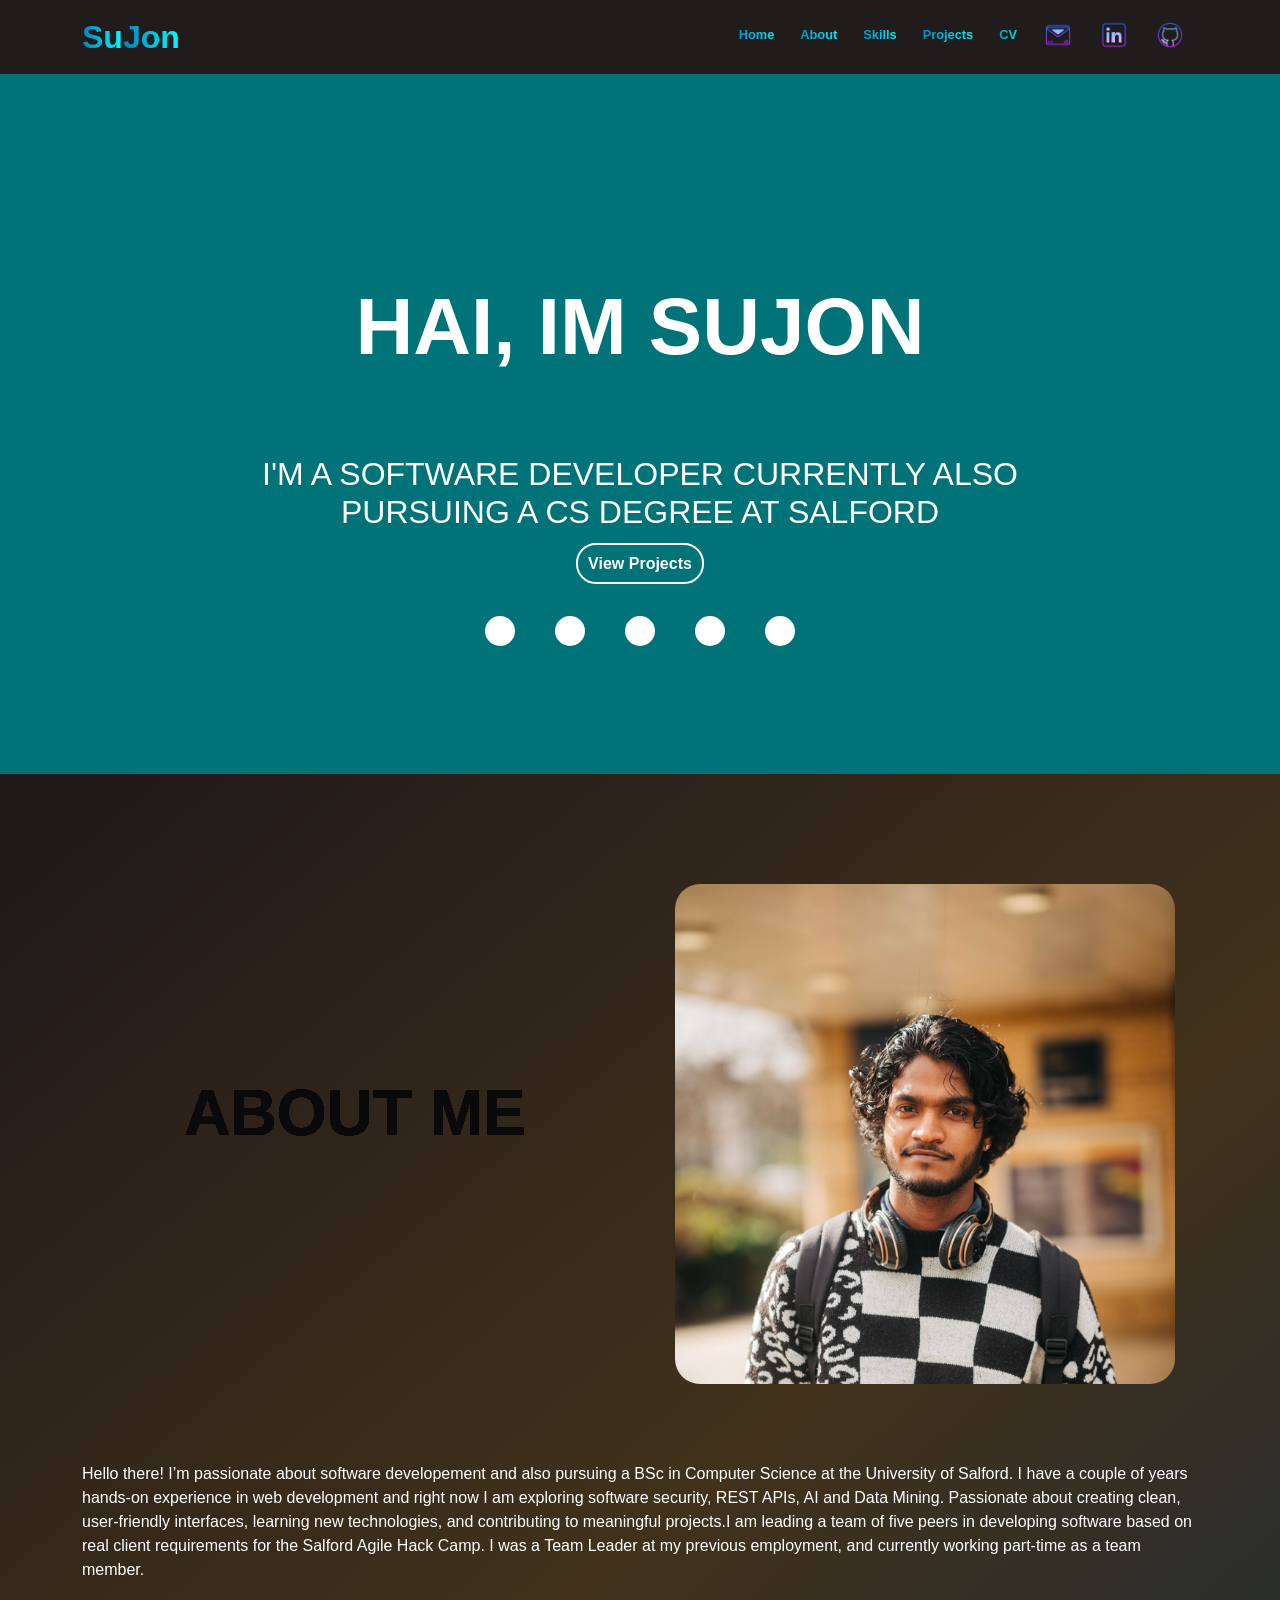
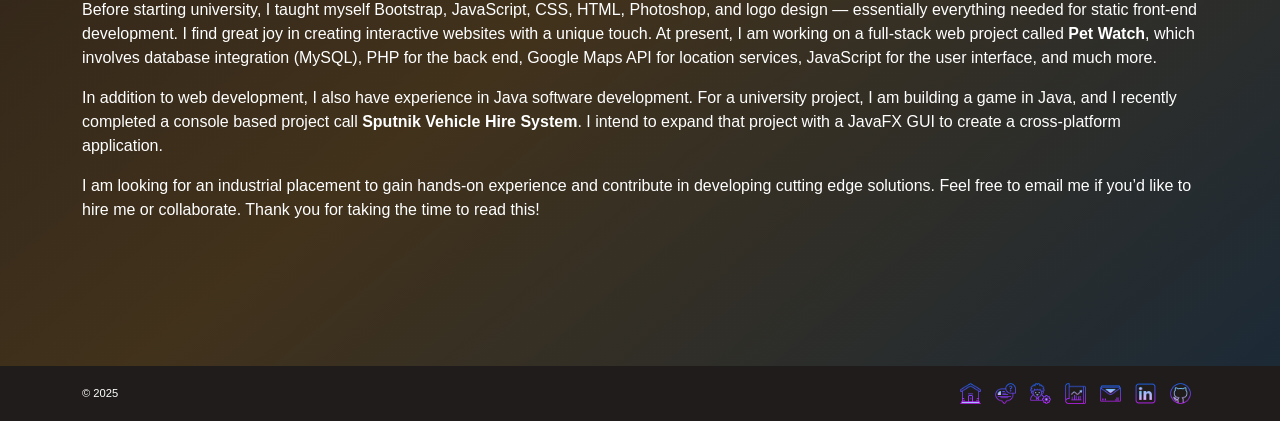
==== commit b090be49: "6" ====
--- a/about.html
+++ b/about.html
@@ -1,253 +1,230 @@
 <!DOCTYPE html>
 <html lang="en">
+
 <head>
     <meta charset="UTF-8">
     <meta name="viewport" content="width=device-width, initial-scale=1">
-    <title>about</title>
-    <!-- Roboto font -->
-    <link rel="preconnect" href="https://fonts.googleapis.com">
-    <link rel="preconnect" href="https://fonts.gstatic.com" crossorigin>
-    <link href="https://fonts.googleapis.com/css2?family=Roboto:ital,wght@0,100..900;1,100..900&display=swap"
-        rel="stylesheet">
-    <!-- Bootstrap link-->
-    <link href="https://cdn.jsdelivr.net/npm/bootstrap@5.3.3/dist/css/bootstrap.min.css" rel="stylesheet"
-        integrity="sha384-QWTKZyjpPEjISv5WaRU9OFeRpok6YctnYmDr5pNlyT2bRjXh0JMhjY6hW+ALEwIH" crossorigin="anonymous">
-    <link href="style.css" rel="stylesheet">
-    <link href="about.css" rel="stylesheet">
+    <title>sujons.com - About Me</title>
+
+    <!-- Bootstrap CSS -->
+    <link href="https://cdn.jsdelivr.net/npm/bootstrap@5.3.3/dist/css/bootstrap.min.css" rel="stylesheet">
+
+    <!-- Custom CSS -->
+    <link href="css/fonts.css" rel="stylesheet">
+    <link href="css/style.css" rel="stylesheet">
+    <link href="css/about.css" rel="stylesheet">
 </head>
+
 <body>
 
-  <nav class="navbar navbar-expand-lg bg-body-tertiary custom-navbar">
-    <div class="container">
-      <a class="navbar-brand custom-brand" href="index.html">
-        <div class="split-text-container">
-          <span class="text-part left">Su</span>
-          <span class="text-part right">Jon</span>
-        </div>
-      </a>
-      <button class="navbar-toggler custom-navbar-toggler" type="button" data-bs-toggle="collapse"
-        data-bs-target="#navbarNavAltMarkup" aria-controls="navbarNavAltMarkup" aria-expanded="false"
-        aria-label="Toggle navigation">
-        <img class="custom-navbar-toggler menu-icon" src="./assets/hamburger-menu.png" alt="menu-bar">
-      </button>
-      <div class="collapse navbar-collapse" id="navbarNavAltMarkup">
-        <div class="navbar-nav ms-auto">
-          <a class="nav-link" href="index.html" title="Home">Home</a>
-          <a class="nav-link" href="about.html" title="About Me">About</a>
-          <a class="nav-link" href="index.html#section-2" title="My Skills">Skills</a>
-          <a class="nav-link" href="projects.html" title="View My Projects">Projects</a>
-          <a class="nav-link" href="contact.html" title="Contact Me">Contact</a>
-          <div class="d-flex flex-row justify-content-start">
-            <a class="nav-link contact-link" href="mailto:abdur.sujon.dev@gmail.com" title="Email Me">
-              <img src="assets/email.png" alt="email">
-            </a>
-            <a class="nav-link contact-link" href="https://www.linkedin.com/in/abdur-rahim-sujon/"
-              title="View My LinkedIn">
-              <img src="assets/linkedin.png" alt="linkedin">
-            </a>
-            <a class="nav-link contact-link" href="https://github.com/abdursujon" title="View My Github">
-              <img src="assets/github.png" alt="github">
-            </a>
-          </div>
-        </div>
-      </div>
-    </div>
-  </nav>
-            <!-- A carousal for slide show about me, utilized bootstrap auto play carousel -->
-            <div id="carouselExampleCaptions" class="carousel slide" data-bs-ride="carousel">
-                <div class="carousel-inner">
-                    <!-- First carousel slide -->
-                    <div class="carousel-item active" data-bs-interval="3000">
-                        <!-- Note: data-bs-interval determine how long they slide will show and then next slide will come up-->
-                        <img src="assets/carousel-1.png" alt="Carousel slide 1">
-                        <!-- Carousel-caption class div is to transform content into center -->
-                        <div class="carousel-caption">
-                            <h1>HAI, IM SUJON</h1>
-                            <h2>I'M A FRONT-END DEVELOPER CURRENTLY ALSO PURSUING A CS DEGREE AT SALFORD</h2>
-                           
-                            <div class="learn-more-link">
-                                <a href="interests.html" class="custom-link">LEARN MORE</a>
-                            </div>
-                            <!-- button to allow user to change the slide numbers -->
-                            <div class="btn-group">
-                                <button class="custom-btn" data-bs-target="#carouselExampleCaptions"
-                                    data-bs-slide-to="0"></button>
-                                <!--Note:  data-bs-slide-to allows user to change the slide they want to see-->
-                                <button class="custom-btn" data-bs-target="#carouselExampleCaptions"
-                                    data-bs-slide-to="1"></button>
-                                <button class="custom-btn" data-bs-target="#carouselExampleCaptions"
-                                    data-bs-slide-to="2"></button>
-                                <button class="custom-btn" data-bs-target="#carouselExampleCaptions"
-                                    data-bs-slide-to="3"></button>
-                                <button class="custom-btn" data-bs-target="#carouselExampleCaptions"
-                                    data-bs-slide-to="4"></button>
-                            </div>
-                        </div>
-                    </div>
-                    <!-- Second slide -->
-                    <div class="carousel-item" data-bs-interval="3000">
-                        <img src="assets/carousel-2.png" alt="slide 1">
-                        <div class="carousel-caption">
-                            <h1>LOVE DIGITAL</h1>
-                            <h2>LOVE MAKING INTERACTIVE WEBSITES WITH A USER-FIRST APPROACH</h2>
-                           
-                                <div class="learn-more-link">
-                                    <a href="interests.html" class="custom-link">LEARN MORE</a>
-                                </div>
-                         
-                            <!-- button to allow user to change the slide numbers -->
-                            <div class="btn-group">
-                                <button class="custom-btn" data-bs-target="#carouselExampleCaptions"
-                                    data-bs-slide-to="0"></button>
-                                <button class="custom-btn" data-bs-target="#carouselExampleCaptions"
-                                    data-bs-slide-to="1"></button>
-                                <button class="custom-btn" data-bs-target="#carouselExampleCaptions"
-                                    data-bs-slide-to="2"></button>
-                                <button class="custom-btn" data-bs-target="#carouselExampleCaptions"
-                                    data-bs-slide-to="3"></button>
-                                <button class="custom-btn" data-bs-target="#carouselExampleCaptions"
-                                    data-bs-slide-to="4"></button>
-                            </div>
-                        </div>
-                    </div>
-                    <!-- Third slide -->
-                    <div class="carousel-item" data-bs-interval="3000">
-                        <img src="assets/carousel-3.png" alt="slide 3">
-                        <div class="carousel-caption">
-                            <h1>INTERESTED?</h1>
-                            <h2>IF YOU'VE GOT AN AMAZING IDEA THAT YOU WANT TO GIVE A DIGITAL PRESENCE, GET IN TOUCH
-                            </h2>
-                           
-                                <div class="learn-more-link">
-                                    <a href="interests.html" class="custom-link">LEARN MORE</a>
-                                </div>
-                            
-                            <!-- button to allow user to change the slide numbers -->
-                            <div class="btn-group"> <!-- Button group to-->
-                                <button class="custom-btn" data-bs-target="#carouselExampleCaptions"
-                                    data-bs-slide-to="0"></button>
-                                <button class="custom-btn" data-bs-target="#carouselExampleCaptions"
-                                    data-bs-slide-to="1"></button>
-                                <button class="custom-btn" data-bs-target="#carouselExampleCaptions"
-                                    data-bs-slide-to="2"></button>
-                                <button class="custom-btn" data-bs-target="#carouselExampleCaptions"
-                                    data-bs-slide-to="3"></button>
-                                <button class="custom-btn" data-bs-target="#carouselExampleCaptions"
-                                    data-bs-slide-to="4"></button>
-                            </div>
-                        </div>
-                    </div>
-                    <!-- Fourth slide -->
-                    <div class="carousel-item" data-bs-interval="3000">
-                        <img src="assets/carousel-4.png" alt="slide 4">
-                        <div class="carousel-caption">
-                            <h1>ARTISTIC</h1>
-                            <h2>I BELIEVE ART SHOULD BE TAKEN INTO CONSIDERATION IN DIGITAL PRODUCTS, AS EVERYTHING IS
-                                BECOMING DIGITAL; WHY NOT HAVE SOME ARTISTIC FLAVOUR IN OUR DIGITAL PRESENCE?</h2>
-                       
-                                <div class="learn-more-link">
-                                    <a href="interests.html" class="custom-link">LEARN MORE</a>
-                                </div>
-                            
-                            <!-- button to allow user to change the slide numbers -->
-                            <div class="btn-group">
-                                <button class="custom-btn" data-bs-target="#carouselExampleCaptions"
-                                    data-bs-slide-to="0"></button>
-                                <button class="custom-btn" data-bs-target="#carouselExampleCaptions"
-                                    data-bs-slide-to="1"></button>
-                                <button class="custom-btn" data-bs-target="#carouselExampleCaptions"
-                                    data-bs-slide-to="2"></button>
-                                <button class="custom-btn" data-bs-target="#carouselExampleCaptions"
-                                    data-bs-slide-to="3"></button>
-                                <button class="custom-btn" data-bs-target="#carouselExampleCaptions"
-                                    data-bs-slide-to="4"></button>
-                            </div>
-                        </div>
-                    </div>
-                    <!-- Fifth slide -->
-                    <div class="carousel-item" data-bs-interval="3000">
-                        <img src="assets/carousel-5.png" alt="slide 5">
-                        <div class="carousel-caption">
-                            <h1>LOVE EXPERIMENTING</h1>
-                            <h2>AS I SPEND MOST OF MY TIME CODING AND BUILDING, I LIKE TO EXPERIMENT AND HAVE FUN WITH
-                                MY DEVELOPMENT CAREER</h2>
-                          
-                                <div class="learn-more-link">
-                                    <a href="interests.html" class="custom-link">LEARN MORE</a>
-                                </div>
-                            
-                            <!-- button to allow user to change the slide numbers -->
-                            <div class="btn-group">
-                                <button class="custom-btn" data-bs-target="#carouselExampleCaptions"
-                                    data-bs-slide-to="0"></button>
-                                <button class="custom-btn" data-bs-target="#carouselExampleCaptions"
-                                    data-bs-slide-to="1"></button>
-                                <button class="custom-btn" data-bs-target="#carouselExampleCaptions"
-                                    data-bs-slide-to="2"></button>
-                                <button class="custom-btn" data-bs-target="#carouselExampleCaptions"
-                                    data-bs-slide-to="3"></button>
-                                <button class="custom-btn" data-bs-target="#carouselExampleCaptions"
-                                    data-bs-slide-to="4"></button>
+    <!-- Header Placeholder -->
+    <header id="header-placeholder"></header>
+
+    <main>
+        <div class="container-fluid about-container">
+            <section>
+                <!-- A carousal for slide show about me, utilized bootstrap auto play carousel -->
+                <div id="carouselExampleCaptions" class="carousel slide" data-bs-ride="carousel">
+                    <div class="carousel-inner">
+                        <!-- First carousel slide -->
+                        <div class="carousel-item active" data-bs-interval="5000">
+                            <img src="assets/about/carousel-1.png" alt="Carousel slide 1">
+                            <div class="carousel-caption">
+                                <h1>HAI, IM SUJON</h1>
+                                <h2>I'M A SOFTWARE DEVELOPER CURRENTLY ALSO PURSUING A CS DEGREE AT SALFORD</h2>
+                                <div class="learn-more-link">
+                                    <a href="projects.html" class="custom-link">View Projects</a>
+                                </div>
+                                <div class="btn-group">
+                                    <button class="custom-btn" data-bs-target="#carouselExampleCaptions"
+                                        data-bs-slide-to="0"></button>
+                                    <button class="custom-btn" data-bs-target="#carouselExampleCaptions"
+                                        data-bs-slide-to="1"></button>
+                                    <button class="custom-btn" data-bs-target="#carouselExampleCaptions"
+                                        data-bs-slide-to="2"></button>
+                                    <button class="custom-btn" data-bs-target="#carouselExampleCaptions"
+                                        data-bs-slide-to="3"></button>
+                                    <button class="custom-btn" data-bs-target="#carouselExampleCaptions"
+                                        data-bs-slide-to="4"></button>
+                                </div>
+                            </div>
+                        </div>
+                        <!-- Second slide -->
+                        <div class="carousel-item" data-bs-interval="5000">
+                            <img src="assets/about/carousel-2.png" alt="slide 1">
+                            <div class="carousel-caption">
+                                <h1>LOVE DIGITAL</h1>
+                                <h2>LOVE MAKING INTERACTIVE WEBSITES WITH A USER-FIRST APPROACH</h2>
+                                <div class="learn-more-link">
+                                    <a href="projects.html" class="custom-link">View Projects</a>
+                                </div>
+                                <div class="btn-group">
+                                    <button class="custom-btn" data-bs-target="#carouselExampleCaptions"
+                                        data-bs-slide-to="0"></button>
+                                    <button class="custom-btn" data-bs-target="#carouselExampleCaptions"
+                                        data-bs-slide-to="1"></button>
+                                    <button class="custom-btn" data-bs-target="#carouselExampleCaptions"
+                                        data-bs-slide-to="2"></button>
+                                    <button class="custom-btn" data-bs-target="#carouselExampleCaptions"
+                                        data-bs-slide-to="3"></button>
+                                    <button class="custom-btn" data-bs-target="#carouselExampleCaptions"
+                                        data-bs-slide-to="4"></button>
+                                </div>
+                            </div>
+                        </div>
+                        <!-- Third slide -->
+                        <div class="carousel-item" data-bs-interval="5000">
+                            <img src="assets/about/carousel-3.png" alt="slide 3">
+                            <div class="carousel-caption">
+                                <h1>INTERESTED?</h1>
+                                <h2>IF YOU'VE GOT AN AMAZING IDEA THAT YOU WANT TO GIVE A DIGITAL PRESENCE, GET IN TOUCH
+                                </h2>
+                                <div class="learn-more-link">
+                                    <a href="projects.html" class="custom-link">View Projects</a>
+                                </div>
+                                <div class="btn-group">
+                                    <button class="custom-btn" data-bs-target="#carouselExampleCaptions"
+                                        data-bs-slide-to="0"></button>
+                                    <button class="custom-btn" data-bs-target="#carouselExampleCaptions"
+                                        data-bs-slide-to="1"></button>
+                                    <button class="custom-btn" data-bs-target="#carouselExampleCaptions"
+                                        data-bs-slide-to="2"></button>
+                                    <button class="custom-btn" data-bs-target="#carouselExampleCaptions"
+                                        data-bs-slide-to="3"></button>
+                                    <button class="custom-btn" data-bs-target="#carouselExampleCaptions"
+                                        data-bs-slide-to="4"></button>
+                                </div>
+                            </div>
+                        </div>
+                        <!-- Fourth slide -->
+                        <div class="carousel-item" data-bs-interval="5000">
+                            <img src="assets/about/carousel-4.png" alt="slide 4">
+                            <div class="carousel-caption">
+                                <h1>ARTISTIC</h1>
+                                <h2>I BELIEVE ART SHOULD BE TAKEN INTO CONSIDERATION IN DIGITAL PRODUCTS, AS EVERYTHING
+                                    IS BECOMING DIGITAL; WHY NOT HAVE SOME ARTISTIC FLAVOUR IN OUR DIGITAL PRESENCE?
+                                </h2>
+                                <div class="learn-more-link">
+                                    <a href="projects.html" class="custom-link">View Projects</a>
+                                </div>
+                                <div class="btn-group">
+                                    <button class="custom-btn" data-bs-target="#carouselExampleCaptions"
+                                        data-bs-slide-to="0"></button>
+                                    <button class="custom-btn" data-bs-target="#carouselExampleCaptions"
+                                        data-bs-slide-to="1"></button>
+                                    <button class="custom-btn" data-bs-target="#carouselExampleCaptions"
+                                        data-bs-slide-to="2"></button>
+                                    <button class="custom-btn" data-bs-target="#carouselExampleCaptions"
+                                        data-bs-slide-to="3"></button>
+                                    <button class="custom-btn" data-bs-target="#carouselExampleCaptions"
+                                        data-bs-slide-to="4"></button>
+                                </div>
+                            </div>
+                        </div>
+                        <!-- Fifth slide -->
+                        <div class="carousel-item" data-bs-interval="5000">
+                            <img src="assets/about/carousel-5.png" alt="slide 5">
+                            <div class="carousel-caption">
+                                <h1>LOVE EXPERIMENTING</h1>
+                                <h2>AS I SPEND MOST OF MY TIME CODING AND BUILDING, I LIKE TO EXPERIMENT AND HAVE FUN
+                                    WITH MY DEVELOPMENT CAREER</h2>
+                                <div class="learn-more-link">
+                                    <a href="projects.html" class="custom-link">View Projects</a>
+                                </div>
+                                <div class="btn-group">
+                                    <button class="custom-btn" data-bs-target="#carouselExampleCaptions"
+                                        data-bs-slide-to="0"></button>
+                                    <button class="custom-btn" data-bs-target="#carouselExampleCaptions"
+                                        data-bs-slide-to="1"></button>
+                                    <button class="custom-btn" data-bs-target="#carouselExampleCaptions"
+                                        data-bs-slide-to="2"></button>
+                                    <button class="custom-btn" data-bs-target="#carouselExampleCaptions"
+                                        data-bs-slide-to="3"></button>
+                                    <button class="custom-btn" data-bs-target="#carouselExampleCaptions"
+                                        data-bs-slide-to="4"></button>
+                                </div>
                             </div>
                         </div>
                     </div>
                 </div>
+            </section>
+        </div>
+
+        <div class="about-section-1-container">
+            <div class="container">
+                <section class="about-section-1">
+                    <div class="row">
+                        <div
+                            class="col-sm-12 col-md-6 profile-intro d-flex flex-column justify-content-center text-center">
+                            <figure>
+                                <h1 class="effect">About Me</h1>
+                                <h1 class="effect">About Me</h1>
+                                <h1 class="effect">About Me</h1>
+                                <h1 class="effect">About Me</h1>
+                                <h1 class="effect">About Me</h1>
+                                <h1 class="effect">About Me</h1>
+                                <h1 class="effect">About Me</h1>
+                                <h1 class="effect">About Me</h1>
+                                <h1 class="effect">About Me</h1>
+                                <h1 class="effect">About Me</h1>
+                            </figure>
+                        </div>
+                        <div class="col-sm-12 col-md-6  about-profile text-center">
+                            <img src="assets/about/profile2.jpg" alt="profile">
+                        </div>
+                        <div class="col-md-12 about-me-para my-5">
+                            <p>
+                                Hello there! I’m passionate about software developement and also pursuing a BSc in
+                                Computer
+                                Science at the University of Salford. I have a couple of years hands-on experience in
+                                web
+                                development and right now I am exploring software security, REST APIs, AI and Data
+                                Mining.
+                                Passionate about creating clean, user-friendly interfaces, learning new technologies,
+                                and contributing to meaningful projects.I am leading a team of five peers in developing
+                                software
+                                based on real client requirements for the Salford Agile Hack Camp.
+                                I was a Team Leader at my previous employment, and currently working part-time as a team
+                                member.
+                            </p>
+                            <p>
+                                Before starting university, I taught myself Bootstrap, JavaScript, CSS, HTML, Photoshop,
+                                and logo design — essentially everything needed for static front-end development.
+                                I find great joy in creating interactive websites with a unique touch.
+                                At present, I am working on a full-stack web project called <strong>Pet Watch</strong>,
+                                which involves database integration (MySQL), PHP for the back end, Google Maps API for
+                                location services, JavaScript for the user interface, and much more.
+                            </p>
+                            <p>
+                                In addition to web development, I also have experience in Java software development.
+                                For a university project, I am building a game in Java, and I recently completed a
+                                console based project call <strong>Sputnik Vehicle Hire System</strong>.
+                                I intend to expand that project with a JavaFX GUI to create a cross-platform
+                                application.
+                            </p>
+                            <p>
+                                I am looking for an industrial placement to gain hands-on experience and contribute in
+                                developing cutting edge solutions.
+                                Feel free to email me if you’d like to hire me or collaborate.
+                                Thank you for taking the time to read this!
+                            </p>
+                        </div>
+                    </div>
+                </section>
             </div>
-        </section>
-        <!-- section 2 -->
-        <section>
-            <div class="row">
-                <div class="col profile-intro">
-                    <h1>About Me</h1>
-                </div>
-                <div class="col profile">
-                    <img src="assets/profile-1.png" alt="profile">
-                </div>
-                <div class="col-md-12 about-me-para my-5">
-                    <p>
-                        Hello, I'm Abdur Rahim Sujon,
-                        but most people knows me simply as Sujon.
-                        I can't explain why my first name isn't widely recognized,
-                        that remained a mystery to me as well.
-                        Right now, I am pursuing a BSc in Computer Science at the University of
-                        Salford, and I'm nearing the end of my first year. Honestly, I'm pleased with my choice of university
-                        over others because I've found that my degree focuses more on practical applications of computer science rather than
-                        theory. As someone who values tangible progress, I appreciate seeing the real-life implications of what
-                        I do in coding. Fortunately, I have already learned advanced CSS, HTML, and how to showcase my web portfolio in my first
-                        year. Additionally, for a university project,
-                        I can select the website I want to create, which I find very flexible. I've also gained insights
-                        into Human-Computer Interaction.
-                        A computer scientist truly isn't complete without some Linux knowledge (just kidding), and I've
-                        already covered that in my first year! I'm eager
-                        to delve deeper into Linux during the summer break. Moreover,
-                        I've developed a solid understanding of Java programming too. 
-                    </p>
-                    <p>
-                        Prior to commencing university, I taught myself Bootstrap, JavaScript, Photoshop, logo design, CSS, and HTML—essentially everything needed for front-end web development projects.
-                         I find great joy in creating interactive websites with a unique flair. My immediate goal is to learn PHP as soon as possible to better understand the back end of websites. 
-                        Since I already have knowledge of SQL, it shouldn't be too difficult. However, if it proves challenging, I'm confident I will find it enjoyable. 
-                        I plan to work on two advanced web projects that incorporate back-end functionality in my summer vacation.
-                    </p>
-                    <p>
-                        Conversely, I also have experience in Java software development.
-                         Recently, I worked on a project to create a vehicle hire reservation system. 
-                         I intend to expand that project and develop a cross-platform application.
-                    </p>
-                    <p>I appreciate you taking the time to read this! Feel free to email me if you'd like to chat.</p>
-                </div>
-            </div>
-        </section>
+        </div>
     </main>
-    <!-- footer-->
-    <div id="footer"></div>
-    <!-- boostrap js link -->
-    <script src="https://cdn.jsdelivr.net/npm/@popperjs/core@2.11.8/dist/umd/popper.min.js"
-        integrity="sha384-I7E8VVD/ismYTF4hNIPjVp/Zjvgyol6VFvRkX/vR+Vc4jQkC+hVqc2pM8ODewa9r"
-        crossorigin="anonymous"></script>
-    <script src="https://cdn.jsdelivr.net/npm/bootstrap@5.3.8/dist/js/bootstrap.min.js"
-        integrity="sha384-G/EV+4j2dNv+tEPo3++6LCgdCROaejBqfUeNjuKAiuXbjrxilcCdDz6ZAVfHWe1Y"
-        crossorigin="anonymous"></script>
-    <!-- Custom JS link -->
-  <script src="main.js"></script>
+
+    <!-- Footer Placeholder -->
+    <footer id="footer-placeholder"></footer>
+
+    <!-- Bootstrap JS -->
+    <script src="https://cdn.jsdelivr.net/npm/@popperjs/core@2.11.8/dist/umd/popper.min.js"></script>
+    <script src="https://cdn.jsdelivr.net/npm/bootstrap@5.3.8/dist/js/bootstrap.min.js"></script>
+
+    <!-- Custom JS -->
+    <script src="js/main.js"></script>
+
 </body>
+
 </html>
--- a/css/fonts.css
+++ b/css/fonts.css
@@ -0,0 +1,75 @@
+/* --- Roboto --- */
+/* roboto-400 - latin */
+@font-face {
+    font-display: swap;
+    font-family: 'Roboto';
+    font-style: normal;
+    font-weight: 400;
+    src: url('../fonts/roboto/roboto-v30-latin-regular.woff2') format('woff2');
+}
+
+/* roboto-700 - latin */
+@font-face {
+    font-display: swap;
+    font-family: 'Roboto';
+    font-style: normal;
+    font-weight: 700;
+    src: url('../fonts/roboto/roboto-v30-latin-700.woff2') format('woff2');
+}
+
+/* roboto-900 - latin */
+@font-face {
+    font-display: swap;
+    font-family: 'Roboto';
+    font-style: normal;
+    font-weight: 900;
+    src: url('../fonts/roboto/roboto-v30-latin-900.woff2') format('woff2');
+}
+
+/* --- Montserrat --- */
+/* montserrat-400 - latin */
+@font-face {
+    font-display: swap;
+    font-family: 'Montserrat';
+    font-style: normal;
+    font-weight: 400;
+    src: url('../fonts/montserrat/montserrat-v26-latin-regular.woff2') format('woff2');
+}
+
+/* montserrat-700 - latin */
+@font-face {
+    font-display: swap;
+    font-family: 'Montserrat';
+    font-style: normal;
+    font-weight: 700;
+    src: url('../fonts/montserrat/montserrat-v26-latin-700.woff2') format('woff2');
+}
+
+/* --- Montserrat Alternates --- */
+/* montserrat-alternates-700 - latin */
+@font-face {
+    font-display: swap;
+    font-family: 'Montserrat Alternates';
+    font-style: normal;
+    font-weight: 700;
+    src: url('../fonts/montserrat-alternates/montserrat-alternates-v17-latin-700.woff2') format('woff2');
+}
+
+/* --- Concert One --- */
+/* concert-one-400 - latin */
+@font-face {
+    font-display: swap;
+    font-family: 'Concert One';
+    font-style: normal;
+    font-weight: 400;
+    src: url('../fonts/concert-one/concert-one-v18-latin-regular.woff2') format('woff2');
+}
+
+/* concert-one-900 - This is a fallback as Concert One only has a 400 weight. We'll map 900 to it. */
+@font-face {
+    font-display: swap;
+    font-family: 'Concert One';
+    font-style: normal;
+    font-weight: 900;
+    src: url('../fonts/concert-one/concert-one-v18-latin-regular.woff2') format('woff2');
+}
--- a/css/style.css
+++ b/css/style.css
@@ -0,0 +1,845 @@
+/* ===================================================================
+   VARIABLES
+   =================================================================== */
+:root {
+    --font-primary: "Roboto", sans-serif;
+    --font-display: "Montserrat", sans-serif;
+    --font-logo: "Montserrat Alternates", sans-serif;
+    --font-effect: 'Concert One', sans-serif;
+}
+
+/* ===================================================================
+   GLOBAL & TYPOGRAPHY
+   =================================================================== */
+
+html,
+body {
+    font-size: 1em;
+    font-family: var(--font-primary);
+}
+
+h1 {
+    font-size: 3em;
+}
+
+p {
+    font-weight: 400;
+    color: white;
+}
+
+/* ===================================================================
+   NAVIGATION
+   =================================================================== */
+.split-text-container {
+    display: flex;
+    font-size: 2rem;
+    font-weight: bold;
+    font-family: var(--font-logo);
+    text-transform: none;
+    color: #0181bd;
+    overflow: hidden;
+}
+
+.text-part {
+    display: inline-block;
+    position: relative;
+    transform: translateX(0);
+    animation-duration: 2s;
+    animation-timing-function: ease-out;
+    animation-fill-mode: forwards;
+}
+
+.text-part.left {
+    transform: translateX(-200%);
+    animation-name: slide-in-left;
+    background: linear-gradient(90deg, #0181bd, #00ffff);
+    -webkit-background-clip: text;
+    -webkit-text-fill-color: transparent;
+    background-clip: text;
+    color: transparent;
+}
+
+.text-part.right {
+    transform: translateX(200%);
+    animation-name: slide-in-right;
+    background: linear-gradient(90deg, #0181bd, #00ffff);
+    -webkit-background-clip: text;
+    -webkit-text-fill-color: transparent;
+    background-clip: text;
+    color: transparent;
+}
+
+@keyframes slide-in-left {
+    0% {
+        transform: translateX(-200%);
+    }
+
+    100% {
+        transform: translateX(0);
+    }
+}
+
+@keyframes slide-in-right {
+    0% {
+        transform: translateX(200%);
+    }
+
+    100% {
+        transform: translateX(0);
+    }
+}
+
+.custom-navbar {
+    background-color: rgb(32, 28, 28) !important;
+}
+
+.navbar-toggler {
+    border: none;
+}
+
+.navbar-toggler:focus {
+    box-shadow: none;
+    outline: none;
+}
+
+.custom-navbar-toggler img {
+    width: 40px;
+    height: 40px;
+}
+
+.navbar-nav .nav-link {
+    font-family: var(--font-display);
+    font-weight: 700;
+    font-size: 0.8rem;
+    margin: 5px;
+    background: linear-gradient(90deg, #0181bd, #00ffff);
+    -webkit-background-clip: text;
+    -webkit-text-fill-color: transparent;
+    background-clip: text;
+    color: transparent;
+}
+
+.navbar-nav .nav-link:hover {
+    -webkit-text-fill-color: #00ffff;
+    text-decoration: underline;
+}
+
+.contact-link img {
+    height: 30px;
+    width: 30px;
+    margin-top: -5px;
+}
+
+.navbar-collapse .navbar-nav {
+    text-align: left;
+    margin-left: 20px;
+}
+
+
+/* ===================================================================
+   SECTION 1: HERO & INTRO
+   =================================================================== */
+#section-1 {
+    height: 100%;
+    overflow: auto;
+    background: linear-gradient(320deg, rgb(81, 148, 131) 3%, rgb(36, 80, 124) 38%, rgb(131, 100, 55) 68%, rgb(65, 51, 51) 98%);
+    animation: gradient 18s ease infinite;
+    background-size: 180% 180%;
+    padding: 50px 0px;
+}
+
+* {
+    box-sizing: border-box;
+}
+
+figure {
+    animation: wobble 5s ease-in-out infinite;
+    transform-origin: center center;
+    transform-style: preserve-3d;
+}
+
+.effect {
+    display: block;
+    width: 100%;
+    font: 900 2em var(--font-effect);
+    text-transform: uppercase;
+    position: absolute;
+    color: #0a0a0a;
+    animation: glow 10s ease-in-out infinite;
+    text-align: center;
+}
+
+@keyframes glow {
+
+    0%,
+    100% {
+        text-shadow: 0 0 30px red;
+    }
+
+    25% {
+        text-shadow: 0 0 30px orange;
+    }
+
+    50% {
+        text-shadow: 0 0 30px forestgreen;
+    }
+
+    75% {
+        text-shadow: 0 0 30px cyan;
+    }
+}
+
+@keyframes wobble {
+
+    0%,
+    100% {
+        transform: rotate3d(1, 1, 0, 40deg);
+    }
+
+    25% {
+        transform: rotate3d(-1, 1, 0, 40deg);
+    }
+
+    50% {
+        transform: rotate3d(-1, -1, 0, 40deg);
+    }
+
+    75% {
+        transform: rotate3d(1, -1, 0, 40deg);
+    }
+}
+
+.effect:nth-child(2) {
+    transform: translateZ(5px);
+}
+
+.effect:nth-child(3) {
+    transform: translateZ(10px);
+}
+
+.effect:nth-child(4) {
+    transform: translateZ(15px);
+}
+
+.effect:nth-child(5) {
+    transform: translateZ(20px);
+}
+
+.effect:nth-child(6) {
+    transform: translateZ(25px);
+}
+
+.effect:nth-child(7) {
+    transform: translateZ(30px);
+}
+
+.effect:nth-child(8) {
+    transform: translateZ(35px);
+}
+
+.effect:nth-child(9) {
+    transform: translateZ(40px);
+}
+
+.effect:nth-child(10) {
+    transform: translateZ(45px);
+}
+
+@keyframes gradient {
+    0% {
+        background-position: 0% 0%;
+    }
+
+    50% {
+        background-position: 100% 100%;
+    }
+
+    100% {
+        background-position: 0% 0%;
+    }
+}
+
+.intro {
+    text-align: left;
+    display: flex;
+    flex-direction: column;
+    justify-content: center;
+}
+
+.profile {
+    align-items: center;
+    display: flex;
+    justify-content: center;
+}
+
+.profile img {
+    width: 300px;
+    height: 300px;
+    object-fit: cover;
+    border-radius: 25px;
+    margin-top: 80px;
+    margin-bottom: 50px;
+}
+
+hr {
+    border: 2px solid white;
+}
+
+.introduction>h1 {
+    margin-top: 20px;
+    color: rgb(240, 142, 15);
+    font-size: 2rem;
+    text-align: center;
+}
+
+.introduction>p {
+    margin-top: 20px;
+    text-align: left;
+}
+
+#greeting {
+    font-family: var(--font-display);
+    font-size: 1rem;
+    color: orange;
+    margin: 0;
+    text-align: center;
+}
+
+.introduction_btn_group {
+    display: flex;
+    justify-content: left;
+    gap: 20px;
+    margin-left: 5px;
+}
+
+/* Animation effect for btn */
+.cursor-box {
+    width: fit-content;
+    height: 50px;
+    background-color: #333;
+    border-radius: 12px;
+    display: flex;
+    justify-content: center;
+    align-items: center;
+    transition: all 0.3s ease;
+    text-align: center;
+    position: relative;
+    overflow: hidden;
+    font-weight: bold;
+}
+
+.cursor-box::before {
+    content: '';
+    position: absolute;
+    width: 100%;
+    height: 100%;
+    background: linear-gradient(45deg, transparent, rgba(255, 255, 255, 0.1), transparent);
+    top: -100%;
+    left: -100%;
+    transition: all 0.5s ease;
+}
+
+.cursor-box:hover::before {
+    top: 100%;
+    left: 100%;
+}
+
+.pointer {
+    cursor: pointer;
+    background: transparent;
+    border: 1px solid white;
+    color: white;
+    margin-right: 20px;
+    margin-bottom: 50px;
+    text-decoration: none;
+    font-family: var(--font-display);
+}
+
+button a {
+    color: white;
+    text-decoration: none;
+}
+
+.pointer:hover {
+    transform: scale(1.05);
+    box-shadow: 0 0 15px #646cff50;
+    background-color: #2c2c2d50;
+}
+
+@keyframes pulse {
+    0% {
+        transform: scale(1.05);
+    }
+
+    50% {
+        transform: scale(1);
+    }
+
+    100% {
+        transform: scale(1.05);
+    }
+}
+
+@keyframes shake {
+
+    0%,
+    100% {
+        transform: translateX(0) scale(1.05);
+    }
+
+    25% {
+        transform: translateX(-5px) scale(1.05);
+    }
+
+    75% {
+        transform: translateX(5px) scale(1.05);
+    }
+}
+
+@keyframes moveAround {
+    0% {
+        transform: translate(0, 0) scale(1.05);
+    }
+
+    25% {
+        transform: translate(5px, -5px) scale(1.05);
+    }
+
+    50% {
+        transform: translate(0, 0) scale(1.05);
+    }
+
+    75% {
+        transform: translate(-5px, 5px) scale(1.05);
+    }
+
+    100% {
+        transform: translate(0, 0) scale(1.05);
+    }
+}
+
+/* ===================================================================
+   SECTION 2: SKILLS
+   =================================================================== */
+#section-2 {
+    background-color: rgb(34, 34, 34);
+    padding: 50px 0px;
+}
+
+.skills {
+    margin: 50px 0px;
+}
+
+.ball {
+    display: inline-block;
+    width: 100%;
+    height: 100%;
+    border-radius: 100%;
+    position: relative;
+    background: radial-gradient(circle at bottom, #81e8f6, #76deef 10%, #055194 80%, #062745 100%);
+}
+
+.ball:before {
+    content: "";
+    position: absolute;
+    top: 1%;
+    left: 5%;
+    width: 90%;
+    height: 90%;
+    border-radius: 100%;
+    background: radial-gradient(circle at top, white, rgba(255, 255, 255, 0) 58%);
+    -webkit-filter: blur(5px);
+    filter: blur(5px);
+    z-index: 2;
+}
+
+.ball:after {
+    content: "";
+    position: absolute;
+    display: none;
+    top: 5%;
+    left: 10%;
+    width: 80%;
+    height: 80%;
+    border-radius: 100%;
+    -webkit-filter: blur(1px);
+    filter: blur(1px);
+    z-index: 2;
+    -webkit-transform: rotateZ(-30deg);
+    transform: rotateZ(-30deg);
+}
+
+.ball .shadow {
+    position: absolute;
+    width: 100%;
+    height: 100%;
+    background: radial-gradient(circle, rgba(0, 0, 0, 0.4), rgba(0, 0, 0, 0.1) 40%, rgba(0, 0, 0, 0) 50%);
+    -webkit-transform: rotateX(90deg) translateZ(-160px);
+    transform: rotateX(90deg) translateZ(-160px);
+    z-index: 1;
+}
+
+.ball.plain {
+    background: black;
+}
+
+.ball.plain:before,
+.ball.plain:after {
+    display: none;
+}
+
+.ball.bubble {
+    background: radial-gradient(circle at 50% 55%, rgba(240, 245, 255, 0.9), rgba(220, 245, 255, 0.9) 40%, rgba(150, 238, 255, 0.8) 60%, rgba(43, 130, 255, 0.4));
+    -webkit-animation: bubble-anim 2s ease-out infinite;
+    animation: bubble-anim 2s ease-out infinite;
+}
+
+.ball.bubble:before {
+    -webkit-filter: blur(0);
+    filter: blur(0);
+    height: 80%;
+    width: 40%;
+    background: radial-gradient(circle at 130% 130%, rgba(255, 255, 255, 0) 0, rgba(255, 255, 255, 0) 46%, rgba(255, 255, 255, 0.8) 50%, rgba(255, 255, 255, 0.8) 58%, rgba(255, 255, 255, 0) 60%, rgba(255, 255, 255, 0) 100%);
+    -webkit-transform: translateX(131%) translateY(58%) rotateZ(168deg) rotateX(10deg);
+    transform: translateX(131%) translateY(58%) rotateZ(168deg) rotateX(10deg);
+}
+
+.ball.bubble:after {
+    display: block;
+    background: radial-gradient(circle at 50% 80%, rgba(255, 255, 255, 0), rgba(255, 255, 255, 0) 74%, white 80%, white 84%, rgba(255, 255, 255, 0) 100%);
+}
+
+.stage {
+    width: 300px;
+    height: 300px;
+    display: inline-block;
+    margin: 20px;
+    -webkit-perspective: 1200px;
+    -moz-perspective: 1200px;
+    -ms-perspective: 1200px;
+    -o-perspective: 1200px;
+    perspective: 1200px;
+    -webkit-perspective-origin: 50% 50%;
+    -moz-perspective-origin: 50% 50%;
+    -ms-perspective-origin: 50% 50%;
+    -o-perspective-origin: 50% 50%;
+    perspective-origin: 50% 50%;
+}
+
+@-webkit-keyframes bubble-anim {
+    0% {
+        -webkit-transform: scale(1);
+        transform: scale(1);
+    }
+
+    20% {
+        -webkit-transform: scaleY(0.95) scaleX(1.05);
+        transform: scaleY(0.95) scaleX(1.05);
+    }
+
+    48% {
+        -webkit-transform: scaleY(1.1) scaleX(0.9);
+        transform: scaleY(1.1) scaleX(0.9);
+    }
+
+    68% {
+        -webkit-transform: scaleY(0.98) scaleX(1.02);
+        transform: scaleY(0.98) scaleX(1.02);
+    }
+
+    80% {
+        -webkit-transform: scaleY(1.02) scaleX(0.98);
+        transform: scaleY(1.02) scaleX(0.98);
+    }
+
+    97%,
+    100% {
+        -webkit-transform: scale(1);
+        transform: scale(1);
+    }
+}
+
+@keyframes bubble-anim {
+    0% {
+        -webkit-transform: scale(1);
+        transform: scale(1);
+    }
+
+    20% {
+        -webkit-transform: scaleY(0.95) scaleX(1.05);
+        transform: scaleY(0.95) scaleX(1.05);
+    }
+
+    48% {
+        -webkit-transform: scaleY(1.1) scaleX(0.9);
+        transform: scaleY(1.1) scaleX(0.9);
+    }
+
+    68% {
+        -webkit-transform: scaleY(0.98) scaleX(1.02);
+        transform: scaleY(0.98) scaleX(1.02);
+    }
+
+    80% {
+        -webkit-transform: scaleY(1.02) scaleX(0.98);
+        transform: scaleY(1.02) scaleX(0.98);
+    }
+
+    97%,
+    100% {
+        -webkit-transform: scale(1);
+        transform: scale(1);
+    }
+}
+
+@keyframes move-eye-skew {
+    0% {
+        transform: none;
+    }
+
+    20% {
+        transform: translateX(-68px) translateY(30px) skewX(15deg) skewY(-10deg) scale(0.95);
+    }
+
+    25%,
+    44% {
+        transform: none;
+    }
+
+    50%,
+    60% {
+        transform: translateX(68px) translateY(-40px) skewX(5deg) skewY(2deg) scaleX(0.95);
+    }
+
+    66%,
+    100% {
+        transform: none;
+    }
+}
+
+.iris {
+    width: 40%;
+    height: 40%;
+    margin: 30%;
+    border-radius: 50%;
+    background: radial-gradient(circle at 50% 50%, #208ab4 0%, #6fbfff 30%, #4381b2 100%);
+    transform: translateX(68px) translateY(-60px) skewX(15deg) skewY(2deg);
+    position: absolute;
+    animation: move-eye-skew 5s ease-out infinite;
+}
+
+.iris:before {
+    content: "";
+    display: block;
+    position: absolute;
+    width: 37.5%;
+    height: 37.5%;
+    border-radius: 50%;
+    top: 31.25%;
+    left: 31.25%;
+    background: black;
+}
+
+.iris:after {
+    content: "";
+    display: block;
+    position: absolute;
+    width: 31.25%;
+    height: 31.25%;
+    border-radius: 50%;
+    top: 18.75%;
+    left: 18.75%;
+    background: rgba(255, 255, 255, 0.2);
+}
+
+#change-skills {
+    color: white;
+}
+
+.skills {
+    color: teal;
+    font-weight: bold;
+    background: linear-gradient(90deg, #0181bd, #00ffff);
+    -webkit-background-clip: text;
+    -webkit-text-fill-color: transparent;
+    background-clip: text;
+    color: transparent;
+    ;
+}
+
+.sub-titile {
+    color: teal;
+}
+
+.sub-p {
+    font-size: .8em;
+    color: teal;
+    font-weight: bold;
+}
+
+.project-ex {
+    font-size: .8em;
+    color: silver;
+}
+
+.btn-secondary {
+    gap: 5px;
+    margin: 5px;
+    padding: 2px 4px;
+}
+
+.btn-secondary {
+    background-color: rgb(34, 34, 34);
+    color: white;
+    border: none;
+    border-radius: 25px;
+    position: relative;
+    display: inline-block;
+    background: linear-gradient(90deg, white 20%, whitesmoke 30%, silver 50%, rgb(122, 117, 117) 0) var(--_p, 100%)/200% no-repeat;
+    -webkit-background-clip: background;
+    background-clip: background;
+    transition: .4s;
+    width: fit-content;
+    padding: 5px 15px;
+}
+
+.btn-secondary:hover {
+    transform: none;
+    text-decoration: none;
+    --_p: 0%;
+    color: black;
+    font-weight: bold;
+}
+
+h2 {
+    margin-top: 50px;
+}
+
+/* ===================================================================
+   FOOTER
+   =================================================================== */
+.footer-container {
+    background-color: rgb(32, 28, 28) !important;
+    ;
+}
+
+.footer-icon {
+    padding: 5px;
+    margin-top: 10px;
+    margin-bottom: 10px;
+}
+
+.footer-icon img {
+    height: 25px;
+    width: 25px;
+}
+
+.rights {
+    color: white;
+    font-size: .7rem
+}
+
+/* ===================================================================
+   MEDIA QUERIES
+   =================================================================== */
+/* Small devices */
+@media (min-width:576px) {}
+
+/* Medium devices  */
+@media (min-width:768px) {
+
+    /* Section 1 */
+    .profile img {
+        width: 300px;
+        height: 300px;
+        margin-bottom: 120px;
+    }
+
+    .effect {
+        font-size: 3.5em;
+        margin-top: -50px;
+    }
+
+    /* Section 2 */
+    .custom-row {
+        max-width: 70vw;
+        margin-left: auto;
+        margin-right: auto;
+    }
+
+    h2 {
+        margin-top: 80px;
+    }
+}
+
+/* Large devices */
+@media (min-width: 992px) {
+
+    /* Section 1 */
+    .profile img {
+        width: 350px;
+        height: 350px;
+    }
+
+    .effect {
+        font-size: 4em;
+        margin-top: -50px;
+    }
+
+    /* Section 2 */
+    #section-2 {
+        background-color: rgb(34, 34, 34);
+        padding: 80px 0px;
+    }
+
+    .custom-row {
+        max-width: 60vw;
+        margin-left: auto;
+        margin-right: auto;
+    }
+}
+
+/* Extra large devices */
+@media (min-width: 1200px) {
+
+    /* Section 1 */
+    .profile img {
+        width: 400px;
+        height: 400px;
+    }
+
+    .effect {
+        font-size: 4em;
+        margin-top: -50px;
+    }
+
+    /* section 2 */
+    /* Section 2 */
+    .custom-row {
+        max-width: 60vw;
+        margin-left: auto;
+        margin-right: auto;
+    }
+}
+
+/* Extra extra large devices*/
+@media (min-width: 1400px) {
+
+    /* Section 1 */
+    .profile img {
+        width: 400px;
+        height: 400px;
+    }
+
+    .effect {
+        font-size: 5em;
+        margin-top: -50px;
+    }
+
+    /* Section 2 */
+    .custom-row {
+        max-width: 60vw;
+        margin-left: auto;
+        margin-right: auto;
+    }
+}
--- a/css/about.css
+++ b/css/about.css
@@ -0,0 +1,149 @@
+/* ===================================================================
+   HERO CAROUSEL SECTION
+   =================================================================== */
+.about-container {
+    margin: 0;
+    padding: 0;
+}
+
+.section-1 {
+    margin-top: 20px;
+    margin-bottom: 20px;
+}
+
+h1 {
+    color: white;
+    font-family: "Roboto", sans-serif;
+    font-weight: 900;
+    font-size: 5rem;
+}
+
+.learn-more-link {
+    margin: 20px;
+}
+
+.learn-more-link>a {
+    background-color: transparent;
+    color: white;
+    width: 150px;
+    padding: 10px;
+    font-family: "Roboto", sans-serif;
+    font-weight: 700;
+    font-size: 1rem;
+    border: 2px solid white;
+    border-radius: 20px;
+    text-decoration: none;
+    margin-top: 20px;
+}
+
+.learn-more-link>a:hover {
+    background-color: white;
+    color: #007378;
+}
+
+.custom-btn {
+    background-color: white;
+    width: 30px;
+    height: 30px;
+    border-radius: 50%;
+    margin: 20px;
+    border: 2px solid white;
+}
+
+.custom-btn:hover {
+    background: black;
+}
+
+/*.carousel {*/
+/*    height: 100%;*/
+/*    border: 5px solid white;*/
+/*    border-style: dashed;*/
+/*}*/
+.carousel-caption {
+    top: 50%;
+    transform: translateY(-50%);
+}
+
+
+/* ===================================================================
+   ABOUT ME CONTENT SECTION
+   =================================================================== */
+.about-section-1-container {
+    /* Apply the same animated gradient as the projects page */
+    background:
+        linear-gradient(rgba(0, 0, 0, 0.5), rgba(0, 0, 0, 0.5)),
+        /* Dark overlay */
+        linear-gradient(320deg, rgb(81, 148, 131) 3%, rgb(36, 80, 124) 38%, rgb(131, 100, 55) 68%, rgb(65, 51, 51) 98%);
+    /* Original gradient */
+    animation: gradient 18s ease infinite;
+    background-size: 180% 180%;
+    padding: 80px 0px;
+}
+
+.about-profile img {
+    width: 500px;
+    height: 500px;
+    object-fit: cover;
+    border-radius: 25px;
+    margin-top: 30px;
+    margin-bottom: 30px;
+}
+
+/* ===================================================================
+   MEDIA QUERIES
+   =================================================================== */
+@media (max-width: 991px) {
+
+    /* Section 1 */
+    .about-section-1-container {
+        padding: 50px 0px;
+    }
+
+    h1 {
+        color: white;
+        font-family: "Roboto", sans-serif;
+        font-weight: 900;
+        font-size: 2.5rem;
+    }
+
+    h2 {
+        font-size: 1.2em;
+    }
+
+    .carousel {
+        height: 80vh;
+        margin: 0px;
+        margin-top: 0;
+        margin-bottom: 0px;
+        border-style: none;
+    }
+
+    .carousel-item img {
+        height: 80vh;
+    }
+
+    .custom-btn {
+        margin: 10px;
+    }
+
+    .about-profile img {
+        width: 400px;
+        height: 400px;
+        object-fit: cover;
+        border-radius: 25px;
+        margin-top: 20px;
+        margin-bottom: 20px;
+    }
+
+    .profile-intro figure {
+        /* Add space below the animated title on small screens */
+        margin-bottom: 80px;
+    }
+
+    /* section 2 */
+    .about-me-para>p {
+        color: whitesmoke;
+        margin-left: 0;
+        margin-right: 0;
+    }
+}
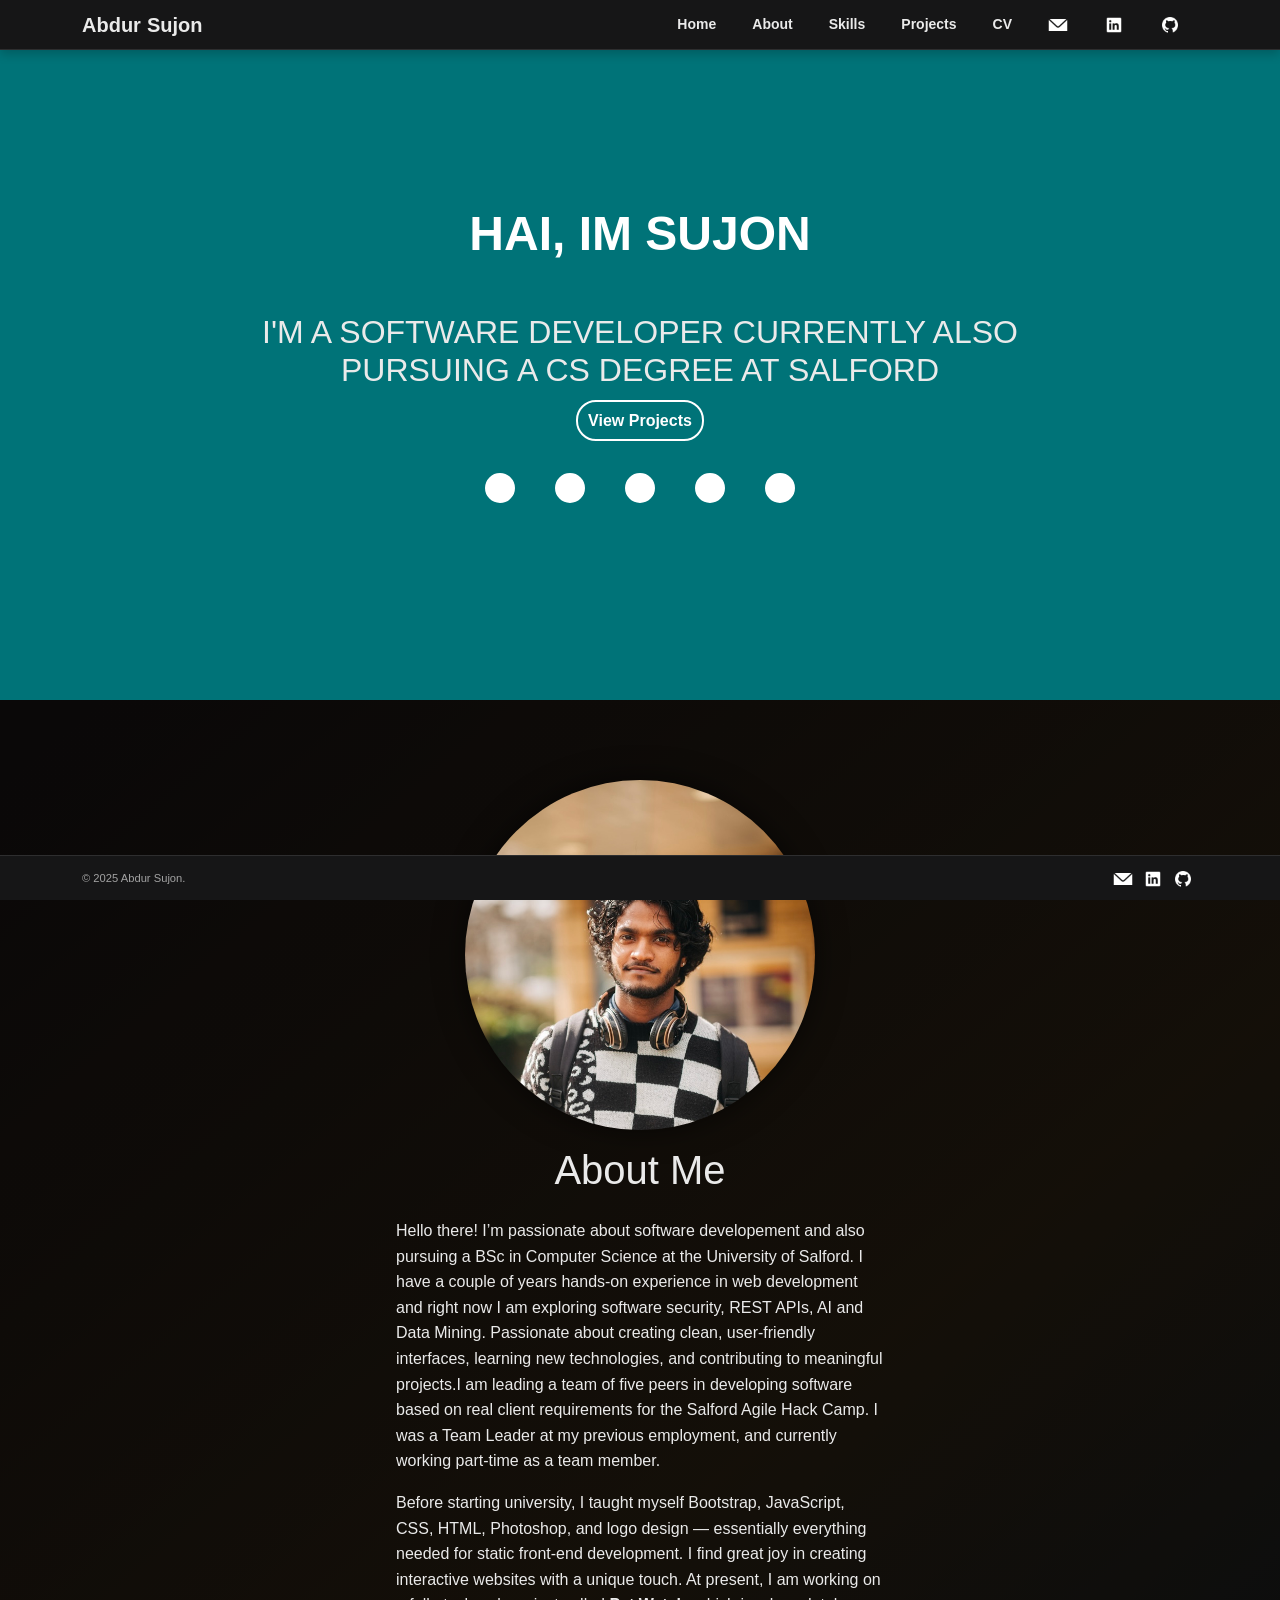
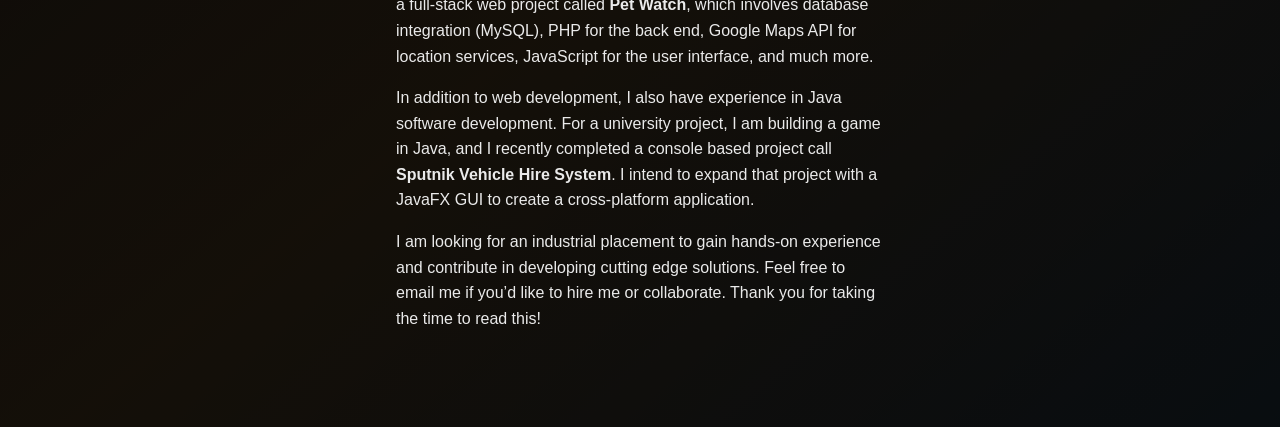
==== commit 5c6608bc: "Commit 16" ====
--- a/about.html
+++ b/about.html
@@ -4,7 +4,7 @@
 <head>
     <meta charset="UTF-8">
     <meta name="viewport" content="width=device-width, initial-scale=1">
-    <title>sujons.com - About Me</title>
+    <title>about</title>
 
     <!-- Bootstrap CSS -->
     <link href="https://cdn.jsdelivr.net/npm/bootstrap@5.3.3/dist/css/bootstrap.min.css" rel="stylesheet">
@@ -153,26 +153,19 @@
         <div class="about-section-1-container">
             <div class="container">
                 <section class="about-section-1">
-                    <div class="row">
+
+                    <div class="row cs">
+
                         <div
-                            class="col-sm-12 col-md-6 profile-intro d-flex flex-column justify-content-center text-center">
-                            <figure>
-                                <h1 class="effect">About Me</h1>
-                                <h1 class="effect">About Me</h1>
-                                <h1 class="effect">About Me</h1>
-                                <h1 class="effect">About Me</h1>
-                                <h1 class="effect">About Me</h1>
-                                <h1 class="effect">About Me</h1>
-                                <h1 class="effect">About Me</h1>
-                                <h1 class="effect">About Me</h1>
-                                <h1 class="effect">About Me</h1>
-                                <h1 class="effect">About Me</h1>
-                            </figure>
-                        </div>
-                        <div class="col-sm-12 col-md-6  about-profile text-center">
+                            class="profile col-12 custom-col d-flex flex-column justify-content-center align-items-center">
                             <img src="assets/about/profile2.jpg" alt="profile">
-                        </div>
-                        <div class="col-md-12 about-me-para my-5">
+
+                            <h1 class="py-3 h1">About Me</h1>
+                        </div>
+
+                    </div>
+                    <div class="row justify-content-center custom-row">
+                        <div class="col-sm-12 col-md-8 text-left">
                             <p>
                                 Hello there! I’m passionate about software developement and also pursuing a BSc in
                                 Computer
--- a/css/style.css
+++ b/css/style.css
@@ -6,6 +6,18 @@
     --font-display: "Montserrat", sans-serif;
     --font-logo: "Montserrat Alternates", sans-serif;
     --font-effect: 'Concert One', sans-serif;
+
+    /* New Apple-Inspired Variables */
+    --color-background-dark: #131314; 
+    --color-navbar-footer: #161617; 
+    --color-text-dark: #EAEAEA; 
+    --color-text-light: #1D1D1F; 
+    --color-accent: #007AFF; 
+    --radius-default: 16px; 
+    --radius-button: 10px; 
+    --shadow-subtle: 0 4px 10px rgba(0, 0, 0, 0.2); 
+    --shadow-lift: 0 0 30px rgba(0, 0, 0, 0.5); 
+    --border-subtle: 1px solid rgba(255, 255, 255, 0.1); 
 }
 
 /* ===================================================================
@@ -16,27 +28,55 @@
 body {
     font-size: 1em;
     font-family: var(--font-primary);
+    background-color: var(--color-background-dark); 
+    color: var(--color-text-dark); 
+    min-height: 100vh;
+}
+
+h1, h2, h3, h4, h5, h6 {
+    color: var(--color-text-dark);
+    font-family: var(--font-display);
 }
 
 h1 {
-    font-size: 3em;
+    font-size: 48px;
 }
 
 p {
     font-weight: 400;
-    color: white;
+    color: var(--color-text-dark); 
+    line-height: 1.6;
 }
 
 /* ===================================================================
    NAVIGATION
    =================================================================== */
+.custom-navbar {
+    position: fixed !important;
+    top: 0;
+    left: 0;
+    right: 0;
+    z-index: 1030; 
+    
+    background-color: var(--color-navbar-footer) !important;
+    border-bottom: var(--border-subtle); 
+    box-shadow: var(--shadow-subtle); 
+    height: 50px; 
+}
+
+.custom-navbar-toggler .menu-icon {
+    height: 30px;
+    width: 30px;
+    stroke: var(--color-text-dark); 
+}
+
+/* --- LOGO ANIMATION RESTORED --- */
 .split-text-container {
     display: flex;
-    font-size: 2rem;
+    font-size: 20px;
     font-weight: bold;
     font-family: var(--font-logo);
     text-transform: none;
-    color: #0181bd;
     overflow: hidden;
 }
 
@@ -47,26 +87,18 @@
     animation-duration: 2s;
     animation-timing-function: ease-out;
     animation-fill-mode: forwards;
+    color: var(--color-text-dark); 
 }
 
 .text-part.left {
     transform: translateX(-200%);
     animation-name: slide-in-left;
-    background: linear-gradient(90deg, #0181bd, #00ffff);
-    -webkit-background-clip: text;
-    -webkit-text-fill-color: transparent;
-    background-clip: text;
-    color: transparent;
+    margin-right: 6px;
 }
 
 .text-part.right {
     transform: translateX(200%);
     animation-name: slide-in-right;
-    background: linear-gradient(90deg, #0181bd, #00ffff);
-    -webkit-background-clip: text;
-    -webkit-text-fill-color: transparent;
-    background-clip: text;
-    color: transparent;
 }
 
 @keyframes slide-in-left {
@@ -88,10 +120,8 @@
         transform: translateX(0);
     }
 }
-
-.custom-navbar {
-    background-color: rgb(32, 28, 28) !important;
-}
+/* --- END LOGO ANIMATION RESTORED --- */
+
 
 .navbar-toggler {
     border: none;
@@ -102,32 +132,47 @@
     outline: none;
 }
 
-.custom-navbar-toggler img {
-    width: 40px;
-    height: 40px;
-}
-
+/* STYLE LINKS AS BUTTONS */
 .navbar-nav .nav-link {
     font-family: var(--font-display);
     font-weight: 700;
-    font-size: 0.8rem;
-    margin: 5px;
-    background: linear-gradient(90deg, #0181bd, #00ffff);
-    -webkit-background-clip: text;
-    -webkit-text-fill-color: transparent;
-    background-clip: text;
-    color: transparent;
+    font-size: 14px;
+    margin: 5px 10px; 
+    color: var(--color-text-dark);
+    padding: 6px 14px;
+    border-radius: var(--radius-button);
+    transition: all 0.2s ease-in-out;
 }
 
 .navbar-nav .nav-link:hover {
-    -webkit-text-fill-color: #00ffff;
-    text-decoration: underline;
+    text-decoration: none; 
+    background-color: rgba(255, 255, 255, 0.1); 
+    color: white; 
+    box-shadow: 0 0 10px rgba(0, 122, 255, 0.2); 
+    transform: translateY(-1px);
+}
+
+.contact-link {
+    display: flex;
+    align-items: center;
+    padding: 6px 14px;
+    margin: 5px 10px;
+    border-radius: var(--radius-button);
+    transition: all 0.2s ease-in-out;
+    text-decoration: none; 
+}
+
+.contact-link:hover {
+    background-color: rgba(255, 255, 255, 0.1);
+    box-shadow: 0 0 10px rgba(0, 122, 255, 0.2);
+    transform: translateY(-1px);
 }
 
 .contact-link img {
-    height: 30px;
-    width: 30px;
-    margin-top: -5px;
+    filter: brightness(0) invert(1);
+    height: 20px;
+    width: 20px;
+    margin-top: 0; 
 }
 
 .navbar-collapse .navbar-nav {
@@ -142,133 +187,47 @@
 #section-1 {
     height: 100%;
     overflow: auto;
-    background: linear-gradient(320deg, rgb(81, 148, 131) 3%, rgb(36, 80, 124) 38%, rgb(131, 100, 55) 68%, rgb(65, 51, 51) 98%);
-    animation: gradient 18s ease infinite;
-    background-size: 180% 180%;
-    padding: 50px 0px;
-}
-
-* {
-    box-sizing: border-box;
-}
-
-figure {
-    animation: wobble 5s ease-in-out infinite;
-    transform-origin: center center;
-    transform-style: preserve-3d;
-}
-
-.effect {
-    display: block;
+    background: var(--color-background-dark); 
+    padding-top: 100px; 
+    display: flex;
+    justify-content: center;
+    align-items: center;
+}
+
+/* Hero Container Style (Frosted Card) */
+.custom-container-hero {
+    height: auto;
+    min-height: 500px;
+    padding: 40px; 
+    
+    background-color: rgba(255, 255, 255, 0.05); 
+    border-radius: 20px; 
+    border: 1px solid rgba(255, 255, 255, 0.1); 
+    box-shadow: var(--shadow-lift); 
+    margin-top: 20px; 
+    margin-bottom: 50px;
+}
+
+/* --- Hero Layout (Single Centered Column) --- */
+.cs {
+    justify-content: center;
+}
+
+.simple-title {
+    font-family: var(--font-display);
+    font-size: 3rem; 
+    font-weight: 900;
+    color: var(--color-text-dark);
+    margin-top: 20px; 
+    margin-bottom: 0;
+}
+
+.profile {
     width: 100%;
-    font: 900 2em var(--font-effect);
-    text-transform: uppercase;
-    position: absolute;
-    color: #0a0a0a;
-    animation: glow 10s ease-in-out infinite;
-    text-align: center;
-}
-
-@keyframes glow {
-
-    0%,
-    100% {
-        text-shadow: 0 0 30px red;
-    }
-
-    25% {
-        text-shadow: 0 0 30px orange;
-    }
-
-    50% {
-        text-shadow: 0 0 30px forestgreen;
-    }
-
-    75% {
-        text-shadow: 0 0 30px cyan;
-    }
-}
-
-@keyframes wobble {
-
-    0%,
-    100% {
-        transform: rotate3d(1, 1, 0, 40deg);
-    }
-
-    25% {
-        transform: rotate3d(-1, 1, 0, 40deg);
-    }
-
-    50% {
-        transform: rotate3d(-1, -1, 0, 40deg);
-    }
-
-    75% {
-        transform: rotate3d(1, -1, 0, 40deg);
-    }
-}
-
-.effect:nth-child(2) {
-    transform: translateZ(5px);
-}
-
-.effect:nth-child(3) {
-    transform: translateZ(10px);
-}
-
-.effect:nth-child(4) {
-    transform: translateZ(15px);
-}
-
-.effect:nth-child(5) {
-    transform: translateZ(20px);
-}
-
-.effect:nth-child(6) {
-    transform: translateZ(25px);
-}
-
-.effect:nth-child(7) {
-    transform: translateZ(30px);
-}
-
-.effect:nth-child(8) {
-    transform: translateZ(35px);
-}
-
-.effect:nth-child(9) {
-    transform: translateZ(40px);
-}
-
-.effect:nth-child(10) {
-    transform: translateZ(45px);
-}
-
-@keyframes gradient {
-    0% {
-        background-position: 0% 0%;
-    }
-
-    50% {
-        background-position: 100% 100%;
-    }
-
-    100% {
-        background-position: 0% 0%;
-    }
-}
-
-.intro {
-    text-align: left;
-    display: flex;
-    flex-direction: column;
-    justify-content: center;
-}
-
-.profile {
+    max-width: 400px; 
     align-items: center;
     display: flex;
+    flex-direction: column; 
     justify-content: center;
 }
 
@@ -276,48 +235,48 @@
     width: 300px;
     height: 300px;
     object-fit: cover;
-    border-radius: 25px;
-    margin-top: 80px;
-    margin-bottom: 50px;
+    border-radius: 50%; 
+    margin-top: 0; 
+    margin-bottom: 0; 
+    border: none; 
+    box-shadow: 0 0 30px rgba(0, 0, 0, 0.6); 
 }
 
 hr {
-    border: 2px solid white;
+    border: 1px solid rgba(255, 255, 255, 0.2); 
 }
 
 .introduction>h1 {
     margin-top: 20px;
-    color: rgb(240, 142, 15);
-    font-size: 2rem;
-    text-align: center;
+    color: var(--color-accent); 
+    font-size: 32px;
+    text-align: center; 
 }
 
 .introduction>p {
     margin-top: 20px;
     text-align: left;
+    color: var(--color-text-dark);
 }
 
 #greeting {
     font-family: var(--font-display);
     font-size: 1rem;
-    color: orange;
-    margin: 0;
-    text-align: center;
+    color: var(--color-accent);
+    text-align: center; 
 }
 
 .introduction_btn_group {
     display: flex;
-    justify-content: left;
+    justify-content: center; 
     gap: 20px;
-    margin-left: 5px;
-}
-
-/* Animation effect for btn */
+    margin-left: 0; 
+}
+
 .cursor-box {
     width: fit-content;
     height: 50px;
-    background-color: #333;
-    border-radius: 12px;
+    border-radius: var(--radius-button);
     display: flex;
     justify-content: center;
     align-items: center;
@@ -326,520 +285,265 @@
     position: relative;
     overflow: hidden;
     font-weight: bold;
+    border: var(--border-subtle); 
+    background-color: rgba(255, 255, 255, 0.05);
+    color: var(--color-text-dark);
 }
 
 .cursor-box::before {
-    content: '';
-    position: absolute;
-    width: 100%;
-    height: 100%;
-    background: linear-gradient(45deg, transparent, rgba(255, 255, 255, 0.1), transparent);
-    top: -100%;
-    left: -100%;
-    transition: all 0.5s ease;
-}
-
-.cursor-box:hover::before {
-    top: 100%;
-    left: 100%;
+    content: none;
+}
+
+.cursor-box:hover {
+    transform: scale(1.03); 
+    box-shadow: 0 0 15px rgba(0, 122, 255, 0.4); 
+    background-color: rgba(255, 255, 255, 0.1);
 }
 
 .pointer {
     cursor: pointer;
     background: transparent;
-    border: 1px solid white;
-    color: white;
-    margin-right: 20px;
-    margin-bottom: 50px;
+    color: var(--color-text-dark);
+    margin-right: 0px; 
+    margin-bottom: 0px; 
     text-decoration: none;
     font-family: var(--font-display);
 }
 
-button a {
-    color: white;
-    text-decoration: none;
-}
-
 .pointer:hover {
-    transform: scale(1.05);
-    box-shadow: 0 0 15px #646cff50;
-    background-color: #2c2c2d50;
-}
-
-@keyframes pulse {
-    0% {
-        transform: scale(1.05);
-    }
-
-    50% {
-        transform: scale(1);
-    }
-
-    100% {
-        transform: scale(1.05);
-    }
-}
-
-@keyframes shake {
-
-    0%,
-    100% {
-        transform: translateX(0) scale(1.05);
-    }
-
-    25% {
-        transform: translateX(-5px) scale(1.05);
-    }
-
-    75% {
-        transform: translateX(5px) scale(1.05);
-    }
-}
-
-@keyframes moveAround {
-    0% {
-        transform: translate(0, 0) scale(1.05);
-    }
-
-    25% {
-        transform: translate(5px, -5px) scale(1.05);
-    }
-
-    50% {
-        transform: translate(0, 0) scale(1.05);
-    }
-
-    75% {
-        transform: translate(-5px, 5px) scale(1.05);
-    }
-
-    100% {
-        transform: translate(0, 0) scale(1.05);
-    }
-}
-
-/* ===================================================================
-   SECTION 2: SKILLS
+    transform: scale(1.03);
+    box-shadow: 0 0 15px rgba(0, 122, 255, 0.4);
+    background-color: rgba(255, 255, 255, 0.1);
+}
+
+
+/* ===================================================================
+   SECTION 2: SKILLS (STYLE MATCHED TO SECTION 1)
    =================================================================== */
 #section-2 {
-    background-color: rgb(34, 34, 34);
-    padding: 50px 0px;
+    /* Set background to body color so the card can float on it */
+    background-color: var(--color-background-dark);
+   
+    
+    /* Center the card within the section */
+    display: flex;
+    justify-content: center;
+    align-items: center;
+}
+.container-fluid {
+    padding:0;
+}
+/* Container to hold the Skills content, applying the card style */
+.custom-container-skills {
+    width: 100%;
+    height: auto;
+    min-height: 500px;
+    padding-top: 40px; 
+    
+    /* Frosted Card Style (matches .custom-container-hero) */
+    background-color: rgba(255, 255, 255, 0.05); 
+    border-top-left-radius: 50px; 
+    border-top-right-radius: 50px;
+    border50px; 
+    border: 1px solid rgba(255, 255, 255, 0.1); 
+    box-shadow: var(--shadow-lift); 
+    margin-top: 20px; 
 }
 
 .skills {
     margin: 50px 0px;
-}
-
-.ball {
-    display: inline-block;
-    width: 100%;
-    height: 100%;
-    border-radius: 100%;
-    position: relative;
-    background: radial-gradient(circle at bottom, #81e8f6, #76deef 10%, #055194 80%, #062745 100%);
-}
-
-.ball:before {
-    content: "";
-    position: absolute;
-    top: 1%;
-    left: 5%;
-    width: 90%;
-    height: 90%;
-    border-radius: 100%;
-    background: radial-gradient(circle at top, white, rgba(255, 255, 255, 0) 58%);
-    -webkit-filter: blur(5px);
-    filter: blur(5px);
-    z-index: 2;
-}
-
-.ball:after {
-    content: "";
-    position: absolute;
-    display: none;
-    top: 5%;
-    left: 10%;
-    width: 80%;
-    height: 80%;
-    border-radius: 100%;
-    -webkit-filter: blur(1px);
-    filter: blur(1px);
-    z-index: 2;
-    -webkit-transform: rotateZ(-30deg);
-    transform: rotateZ(-30deg);
-}
-
-.ball .shadow {
-    position: absolute;
-    width: 100%;
-    height: 100%;
-    background: radial-gradient(circle, rgba(0, 0, 0, 0.4), rgba(0, 0, 0, 0.1) 40%, rgba(0, 0, 0, 0) 50%);
-    -webkit-transform: rotateX(90deg) translateZ(-160px);
-    transform: rotateX(90deg) translateZ(-160px);
-    z-index: 1;
-}
-
-.ball.plain {
-    background: black;
-}
-
-.ball.plain:before,
-.ball.plain:after {
-    display: none;
-}
-
-.ball.bubble {
-    background: radial-gradient(circle at 50% 55%, rgba(240, 245, 255, 0.9), rgba(220, 245, 255, 0.9) 40%, rgba(150, 238, 255, 0.8) 60%, rgba(43, 130, 255, 0.4));
-    -webkit-animation: bubble-anim 2s ease-out infinite;
-    animation: bubble-anim 2s ease-out infinite;
-}
-
-.ball.bubble:before {
-    -webkit-filter: blur(0);
-    filter: blur(0);
-    height: 80%;
-    width: 40%;
-    background: radial-gradient(circle at 130% 130%, rgba(255, 255, 255, 0) 0, rgba(255, 255, 255, 0) 46%, rgba(255, 255, 255, 0.8) 50%, rgba(255, 255, 255, 0.8) 58%, rgba(255, 255, 255, 0) 60%, rgba(255, 255, 255, 0) 100%);
-    -webkit-transform: translateX(131%) translateY(58%) rotateZ(168deg) rotateX(10deg);
-    transform: translateX(131%) translateY(58%) rotateZ(168deg) rotateX(10deg);
-}
-
-.ball.bubble:after {
-    display: block;
-    background: radial-gradient(circle at 50% 80%, rgba(255, 255, 255, 0), rgba(255, 255, 255, 0) 74%, white 80%, white 84%, rgba(255, 255, 255, 0) 100%);
-}
-
-.stage {
-    width: 300px;
-    height: 300px;
-    display: inline-block;
-    margin: 20px;
-    -webkit-perspective: 1200px;
-    -moz-perspective: 1200px;
-    -ms-perspective: 1200px;
-    -o-perspective: 1200px;
-    perspective: 1200px;
-    -webkit-perspective-origin: 50% 50%;
-    -moz-perspective-origin: 50% 50%;
-    -ms-perspective-origin: 50% 50%;
-    -o-perspective-origin: 50% 50%;
-    perspective-origin: 50% 50%;
-}
-
-@-webkit-keyframes bubble-anim {
-    0% {
-        -webkit-transform: scale(1);
-        transform: scale(1);
-    }
-
-    20% {
-        -webkit-transform: scaleY(0.95) scaleX(1.05);
-        transform: scaleY(0.95) scaleX(1.05);
-    }
-
-    48% {
-        -webkit-transform: scaleY(1.1) scaleX(0.9);
-        transform: scaleY(1.1) scaleX(0.9);
-    }
-
-    68% {
-        -webkit-transform: scaleY(0.98) scaleX(1.02);
-        transform: scaleY(0.98) scaleX(1.02);
-    }
-
-    80% {
-        -webkit-transform: scaleY(1.02) scaleX(0.98);
-        transform: scaleY(1.02) scaleX(0.98);
-    }
-
-    97%,
-    100% {
-        -webkit-transform: scale(1);
-        transform: scale(1);
-    }
-}
-
-@keyframes bubble-anim {
-    0% {
-        -webkit-transform: scale(1);
-        transform: scale(1);
-    }
-
-    20% {
-        -webkit-transform: scaleY(0.95) scaleX(1.05);
-        transform: scaleY(0.95) scaleX(1.05);
-    }
-
-    48% {
-        -webkit-transform: scaleY(1.1) scaleX(0.9);
-        transform: scaleY(1.1) scaleX(0.9);
-    }
-
-    68% {
-        -webkit-transform: scaleY(0.98) scaleX(1.02);
-        transform: scaleY(0.98) scaleX(1.02);
-    }
-
-    80% {
-        -webkit-transform: scaleY(1.02) scaleX(0.98);
-        transform: scaleY(1.02) scaleX(0.98);
-    }
-
-    97%,
-    100% {
-        -webkit-transform: scale(1);
-        transform: scale(1);
-    }
-}
-
-@keyframes move-eye-skew {
-    0% {
-        transform: none;
-    }
-
-    20% {
-        transform: translateX(-68px) translateY(30px) skewX(15deg) skewY(-10deg) scale(0.95);
-    }
-
-    25%,
-    44% {
-        transform: none;
-    }
-
-    50%,
-    60% {
-        transform: translateX(68px) translateY(-40px) skewX(5deg) skewY(2deg) scaleX(0.95);
-    }
-
-    66%,
-    100% {
-        transform: none;
-    }
-}
-
-.iris {
-    width: 40%;
-    height: 40%;
-    margin: 30%;
-    border-radius: 50%;
-    background: radial-gradient(circle at 50% 50%, #208ab4 0%, #6fbfff 30%, #4381b2 100%);
-    transform: translateX(68px) translateY(-60px) skewX(15deg) skewY(2deg);
-    position: absolute;
-    animation: move-eye-skew 5s ease-out infinite;
-}
-
-.iris:before {
-    content: "";
-    display: block;
-    position: absolute;
-    width: 37.5%;
-    height: 37.5%;
-    border-radius: 50%;
-    top: 31.25%;
-    left: 31.25%;
-    background: black;
-}
-
-.iris:after {
-    content: "";
-    display: block;
-    position: absolute;
-    width: 31.25%;
-    height: 31.25%;
-    border-radius: 50%;
-    top: 18.75%;
-    left: 18.75%;
-    background: rgba(255, 255, 255, 0.2);
+    font-weight: bold;
+    color: var(--color-accent);
+    background: none;
+    -webkit-background-clip: none;
+    -webkit-text-fill-color: var(--color-accent);
+    background-clip: none;
+}
+
+/* Removing width constraints on the custom-row inside skills for better card flow */
+.custom-row {
+    max-width: none;
+    margin-left: auto;
+    margin-right: auto;
 }
 
 #change-skills {
-    color: white;
-}
-
-.skills {
-    color: teal;
+    color: var(--color-text-dark);
+    text-align: left;
+}
+
+.sub-titile {
+    color: var(--color-accent); 
+    margin-top: 50px;
+}
+
+.sub-p {
+    color: rgba(255, 255, 255, 0.6); 
     font-weight: bold;
-    background: linear-gradient(90deg, #0181bd, #00ffff);
-    -webkit-background-clip: text;
-    -webkit-text-fill-color: transparent;
-    background-clip: text;
-    color: transparent;
-    ;
-}
-
-.sub-titile {
-    color: teal;
-}
-
-.sub-p {
-    font-size: .8em;
-    color: teal;
-    font-weight: bold;
-}
-
-.project-ex {
-    font-size: .8em;
-    color: silver;
 }
 
 .btn-secondary {
     gap: 5px;
     margin: 5px;
-    padding: 2px 4px;
-}
-
-.btn-secondary {
-    background-color: rgb(34, 34, 34);
-    color: white;
-    border: none;
-    border-radius: 25px;
+    padding: 5px 15px; 
+    font-family: var(--font-display);
+    font-size: 14px;
+    font-weight: 500;
+    
+    background-color: rgba(255, 255, 255, 0.05); 
+    color: var(--color-text-dark);
+    border: var(--border-subtle); 
+    border-radius: var(--radius-button); 
     position: relative;
     display: inline-block;
-    background: linear-gradient(90deg, white 20%, whitesmoke 30%, silver 50%, rgb(122, 117, 117) 0) var(--_p, 100%)/200% no-repeat;
-    -webkit-background-clip: background;
-    background-clip: background;
-    transition: .4s;
+    
+    background: none; 
+    -webkit-background-clip: none;
+    background-clip: none;
+    transition: all .2s ease-out;
     width: fit-content;
-    padding: 5px 15px;
+    min-width: 120px;
 }
 
 .btn-secondary:hover {
-    transform: none;
+    transform: translateY(-2px); 
     text-decoration: none;
-    --_p: 0%;
-    color: black;
-    font-weight: bold;
+    background-color: rgba(255, 255, 255, 0.1);
+    color: var(--color-text-dark);
+    border-color: var(--color-accent);
+    box-shadow: var(--shadow-subtle);
 }
 
 h2 {
     margin-top: 50px;
 }
 
+
 /* ===================================================================
    FOOTER
    =================================================================== */
+/* ===================================================================
+   FOOTER
+   =================================================================== */
+/* ===================================================================
+   FOOTER
+   =================================================================== */
 .footer-container {
-    background-color: rgb(32, 28, 28) !important;
-    ;
+    /* STICKY FOOTER FIX */
+    position: fixed; /* Fixes the position relative to the viewport */
+    bottom: 0;      /* Sticks it to the bottom edge */
+    left: 0;
+    right: 0;
+    z-index: 1020;  /* Ensures it sits above most content, but below the navbar (z-index 1030) */
+
+    background-color: var(--color-navbar-footer) !important;
+    border-top: var(--border-subtle);
 }
 
 .footer-icon {
+    /* Removed padding/margin to prevent vertical shifting */
     padding: 5px;
-    margin-top: 10px;
-    margin-bottom: 10px;
+    margin-top: 5px; 
+    margin-bottom: 5px;
 }
 
 .footer-icon img {
-    height: 25px;
-    width: 25px;
+    height: 20px;
+    width: 20px;
+    /* Ensure icons are white/light against the dark background */
+    filter: brightness(0) invert(1); 
 }
 
 .rights {
-    color: white;
+    color: rgba(255, 255, 255, 0.6);
     font-size: .7rem
 }
 
 /* ===================================================================
-   MEDIA QUERIES
-   =================================================================== */
-/* Small devices */
-@media (min-width:576px) {}
-
-/* Medium devices  */
-@media (min-width:768px) {
-
-    /* Section 1 */
+   MEDIA QUERIES 
+   =================================================================== */
+@media (max-width: 991px) {
+    
+    /* Mobile/Tablet Adjustments */
+    .custom-container-hero,
+    .custom-container-skills { /* Apply non-card style on mobile */
+        padding: 20px;
+        background-color: transparent;
+        border: none;
+        box-shadow: none;
+        margin: 0;
+        min-height: auto;
+    }
+    
+    /* Nav Alignment (inherited from previous step) */
+    
+        .navbar-collapse {
+        background-color: var(--color-navbar-footer) !important;
+        justify-content: flex-start !important; 
+        width: 100vw !important;
+    
+    }
+    .navbar-nav {
+        margin-left: 0 !important;
+        align-items: flex-start !important;
+    }
+    .navbar-nav .nav-link, .contact-link {
+        width: 100%;
+        margin: 5px 0;
+        text-align: left; 
+        justify-content: flex-start; 
+    }
+
+    html, body {
+        padding-top: 50px; 
+    }
+    
+    .simple-title {
+        font-size: 2rem;
+        text-align: center;
+        margin-top: 10px; 
+    }
+    
     .profile img {
-        width: 300px;
-        height: 300px;
-        margin-bottom: 120px;
-    }
-
-    .effect {
-        font-size: 3.5em;
-        margin-top: -50px;
-    }
-
-    /* Section 2 */
-    .custom-row {
-        max-width: 70vw;
-        margin-left: auto;
-        margin-right: auto;
-    }
-
-    h2 {
-        margin-top: 80px;
-    }
-}
-
-/* Large devices */
+        margin-top: 20px;
+        margin-bottom: 0; 
+        box-shadow: 0 0 15px rgba(0, 0, 0, 0.4); 
+    }
+    
+    #greeting, .introduction>h1 {
+        text-align: center;
+    }
+
+    .introduction_btn_group {
+        justify-content: center !important; 
+        gap: 10px;
+        margin-top: 20px;
+    }
+.navbar .container,
+  .navbar .container-fluid {
+    padding-left: 0 !important;
+    padding-right: 0 !important;
+  }
+
+  .navbar-collapse {
+    width: 100% !important;
+    margin: 0 !important;
+    left: 0 !important;
+    right: 0 !important;
+    background-color: var(--color-navbar-footer) !important;
+  }
+
+}
+
+
+/* Large devices and up (Laptops/Desktops) */
 @media (min-width: 992px) {
-
-    /* Section 1 */
     .profile img {
         width: 350px;
         height: 350px;
-    }
-
-    .effect {
-        font-size: 4em;
-        margin-top: -50px;
-    }
-
-    /* Section 2 */
-    #section-2 {
-        background-color: rgb(34, 34, 34);
-        padding: 80px 0px;
-    }
-
+        border-radius: 50%; 
+    }
     .custom-row {
         max-width: 60vw;
-        margin-left: auto;
-        margin-right: auto;
-    }
-}
-
-/* Extra large devices */
-@media (min-width: 1200px) {
-
-    /* Section 1 */
-    .profile img {
-        width: 400px;
-        height: 400px;
-    }
-
-    .effect {
-        font-size: 4em;
-        margin-top: -50px;
-    }
-
-    /* section 2 */
-    /* Section 2 */
-    .custom-row {
-        max-width: 60vw;
-        margin-left: auto;
-        margin-right: auto;
-    }
-}
-
-/* Extra extra large devices*/
-@media (min-width: 1400px) {
-
-    /* Section 1 */
-    .profile img {
-        width: 400px;
-        height: 400px;
-    }
-
-    .effect {
-        font-size: 5em;
-        margin-top: -50px;
-    }
-
-    /* Section 2 */
-    .custom-row {
-        max-width: 60vw;
-        margin-left: auto;
-        margin-right: auto;
     }
 }
--- a/css/about.css
+++ b/css/about.css
@@ -6,16 +6,11 @@
     padding: 0;
 }
 
-.section-1 {
-    margin-top: 20px;
-    margin-bottom: 20px;
-}
-
 h1 {
     color: white;
     font-family: "Roboto", sans-serif;
     font-weight: 900;
-    font-size: 5rem;
+    font-size: 48px;
 }
 
 .learn-more-link {
@@ -54,11 +49,6 @@
     background: black;
 }
 
-/*.carousel {*/
-/*    height: 100%;*/
-/*    border: 5px solid white;*/
-/*    border-style: dashed;*/
-/*}*/
 .carousel-caption {
     top: 50%;
     transform: translateY(-50%);
@@ -70,10 +60,9 @@
    =================================================================== */
 .about-section-1-container {
     /* Apply the same animated gradient as the projects page */
-    background:
-        linear-gradient(rgba(0, 0, 0, 0.5), rgba(0, 0, 0, 0.5)),
+    background: linear-gradient(rgba(0, 0, 0, 0.7), rgba(0, 0, 0, 0.7)),
         /* Dark overlay */
-        linear-gradient(320deg, rgb(81, 148, 131) 3%, rgb(36, 80, 124) 38%, rgb(131, 100, 55) 68%, rgb(65, 51, 51) 98%);
+        linear-gradient(320deg, rgb(41, 74, 66) 3%, rgb(18, 40, 62) 38%, rgb(66, 50, 28) 68%, rgb(33, 26, 26) 98%);
     /* Original gradient */
     animation: gradient 18s ease infinite;
     background-size: 180% 180%;
@@ -103,7 +92,7 @@
         color: white;
         font-family: "Roboto", sans-serif;
         font-weight: 900;
-        font-size: 2.5rem;
+        font-size: 40px;
     }
 
     h2 {
@@ -127,8 +116,8 @@
     }
 
     .about-profile img {
-        width: 400px;
-        height: 400px;
+        width: 350px;
+        height: 350px;
         object-fit: cover;
         border-radius: 25px;
         margin-top: 20px;
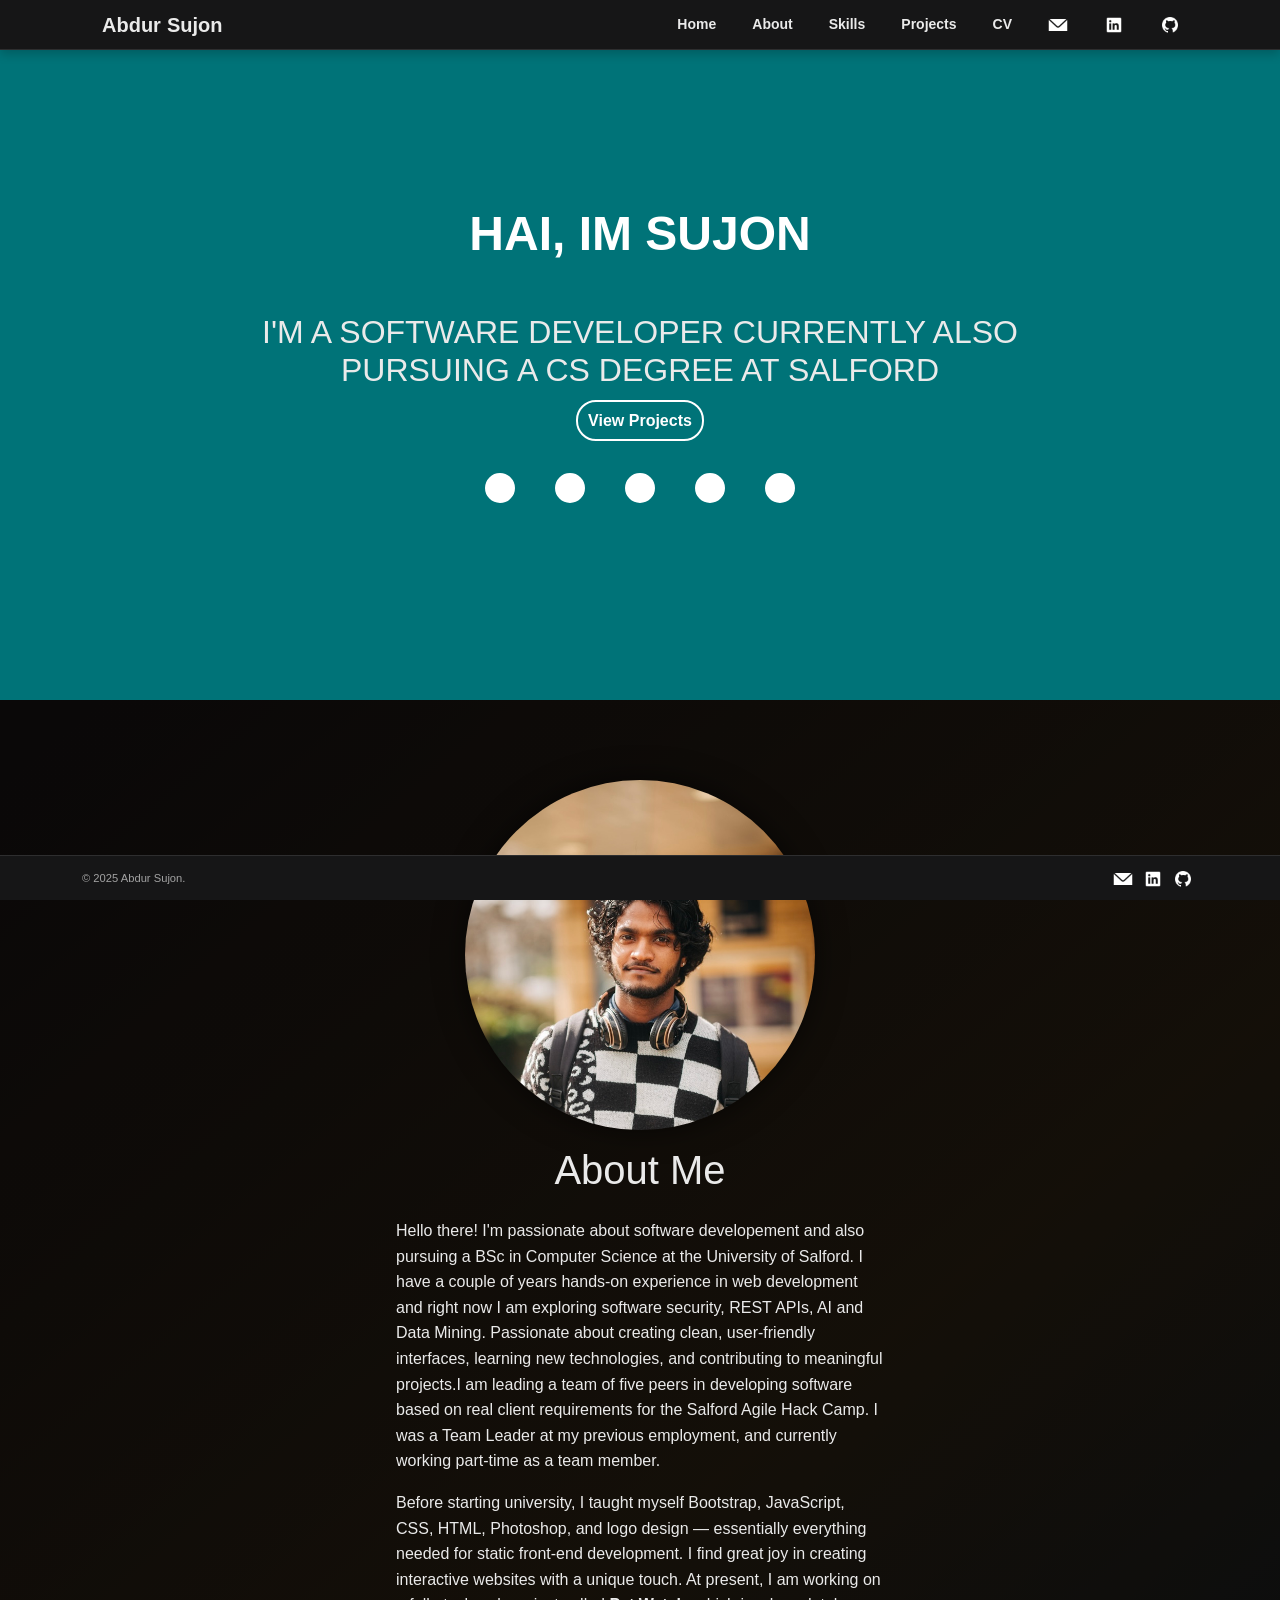
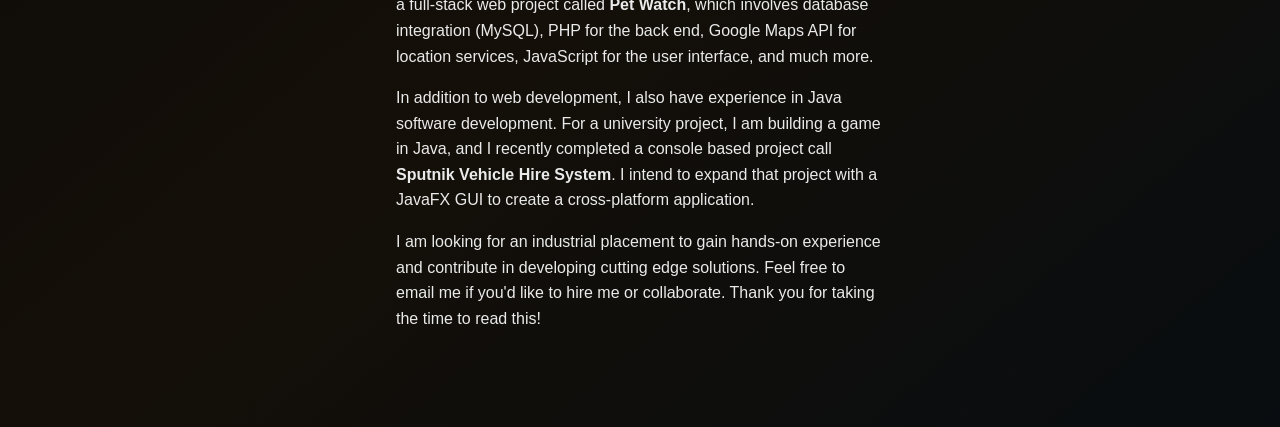
==== commit 0560c684: "17" ====
--- a/about.html
+++ b/about.html
@@ -1,223 +1,173 @@
-<!DOCTYPE html>
+<!doctype html>
 <html lang="en">
+  <head>
+    <meta charset="UTF-8" />
+    <meta name="viewport" content="width=device-width, initial-scale=1" />
+    <title>about</title>
+    <link href="https://cdn.jsdelivr.net/npm/bootstrap@5.3.3/dist/css/bootstrap.min.css" rel="stylesheet" />
+    <link href="css/fonts.css" rel="stylesheet" />
+    <link href="css/style.css" rel="stylesheet" />
+    <link href="css/about.css" rel="stylesheet" />
+  </head>
 
-<head>
-    <meta charset="UTF-8">
-    <meta name="viewport" content="width=device-width, initial-scale=1">
-    <title>about</title>
-
-    <!-- Bootstrap CSS -->
-    <link href="https://cdn.jsdelivr.net/npm/bootstrap@5.3.3/dist/css/bootstrap.min.css" rel="stylesheet">
-
-    <!-- Custom CSS -->
-    <link href="css/fonts.css" rel="stylesheet">
-    <link href="css/style.css" rel="stylesheet">
-    <link href="css/about.css" rel="stylesheet">
-</head>
-
-<body>
-
-    <!-- Header Placeholder -->
+  <body>
     <header id="header-placeholder"></header>
 
     <main>
-        <div class="container-fluid about-container">
-            <section>
-                <!-- A carousal for slide show about me, utilized bootstrap auto play carousel -->
-                <div id="carouselExampleCaptions" class="carousel slide" data-bs-ride="carousel">
-                    <div class="carousel-inner">
-                        <!-- First carousel slide -->
-                        <div class="carousel-item active" data-bs-interval="5000">
-                            <img src="assets/about/carousel-1.png" alt="Carousel slide 1">
-                            <div class="carousel-caption">
-                                <h1>HAI, IM SUJON</h1>
-                                <h2>I'M A SOFTWARE DEVELOPER CURRENTLY ALSO PURSUING A CS DEGREE AT SALFORD</h2>
-                                <div class="learn-more-link">
-                                    <a href="projects.html" class="custom-link">View Projects</a>
-                                </div>
-                                <div class="btn-group">
-                                    <button class="custom-btn" data-bs-target="#carouselExampleCaptions"
-                                        data-bs-slide-to="0"></button>
-                                    <button class="custom-btn" data-bs-target="#carouselExampleCaptions"
-                                        data-bs-slide-to="1"></button>
-                                    <button class="custom-btn" data-bs-target="#carouselExampleCaptions"
-                                        data-bs-slide-to="2"></button>
-                                    <button class="custom-btn" data-bs-target="#carouselExampleCaptions"
-                                        data-bs-slide-to="3"></button>
-                                    <button class="custom-btn" data-bs-target="#carouselExampleCaptions"
-                                        data-bs-slide-to="4"></button>
-                                </div>
-                            </div>
-                        </div>
-                        <!-- Second slide -->
-                        <div class="carousel-item" data-bs-interval="5000">
-                            <img src="assets/about/carousel-2.png" alt="slide 1">
-                            <div class="carousel-caption">
-                                <h1>LOVE DIGITAL</h1>
-                                <h2>LOVE MAKING INTERACTIVE WEBSITES WITH A USER-FIRST APPROACH</h2>
-                                <div class="learn-more-link">
-                                    <a href="projects.html" class="custom-link">View Projects</a>
-                                </div>
-                                <div class="btn-group">
-                                    <button class="custom-btn" data-bs-target="#carouselExampleCaptions"
-                                        data-bs-slide-to="0"></button>
-                                    <button class="custom-btn" data-bs-target="#carouselExampleCaptions"
-                                        data-bs-slide-to="1"></button>
-                                    <button class="custom-btn" data-bs-target="#carouselExampleCaptions"
-                                        data-bs-slide-to="2"></button>
-                                    <button class="custom-btn" data-bs-target="#carouselExampleCaptions"
-                                        data-bs-slide-to="3"></button>
-                                    <button class="custom-btn" data-bs-target="#carouselExampleCaptions"
-                                        data-bs-slide-to="4"></button>
-                                </div>
-                            </div>
-                        </div>
-                        <!-- Third slide -->
-                        <div class="carousel-item" data-bs-interval="5000">
-                            <img src="assets/about/carousel-3.png" alt="slide 3">
-                            <div class="carousel-caption">
-                                <h1>INTERESTED?</h1>
-                                <h2>IF YOU'VE GOT AN AMAZING IDEA THAT YOU WANT TO GIVE A DIGITAL PRESENCE, GET IN TOUCH
-                                </h2>
-                                <div class="learn-more-link">
-                                    <a href="projects.html" class="custom-link">View Projects</a>
-                                </div>
-                                <div class="btn-group">
-                                    <button class="custom-btn" data-bs-target="#carouselExampleCaptions"
-                                        data-bs-slide-to="0"></button>
-                                    <button class="custom-btn" data-bs-target="#carouselExampleCaptions"
-                                        data-bs-slide-to="1"></button>
-                                    <button class="custom-btn" data-bs-target="#carouselExampleCaptions"
-                                        data-bs-slide-to="2"></button>
-                                    <button class="custom-btn" data-bs-target="#carouselExampleCaptions"
-                                        data-bs-slide-to="3"></button>
-                                    <button class="custom-btn" data-bs-target="#carouselExampleCaptions"
-                                        data-bs-slide-to="4"></button>
-                                </div>
-                            </div>
-                        </div>
-                        <!-- Fourth slide -->
-                        <div class="carousel-item" data-bs-interval="5000">
-                            <img src="assets/about/carousel-4.png" alt="slide 4">
-                            <div class="carousel-caption">
-                                <h1>ARTISTIC</h1>
-                                <h2>I BELIEVE ART SHOULD BE TAKEN INTO CONSIDERATION IN DIGITAL PRODUCTS, AS EVERYTHING
-                                    IS BECOMING DIGITAL; WHY NOT HAVE SOME ARTISTIC FLAVOUR IN OUR DIGITAL PRESENCE?
-                                </h2>
-                                <div class="learn-more-link">
-                                    <a href="projects.html" class="custom-link">View Projects</a>
-                                </div>
-                                <div class="btn-group">
-                                    <button class="custom-btn" data-bs-target="#carouselExampleCaptions"
-                                        data-bs-slide-to="0"></button>
-                                    <button class="custom-btn" data-bs-target="#carouselExampleCaptions"
-                                        data-bs-slide-to="1"></button>
-                                    <button class="custom-btn" data-bs-target="#carouselExampleCaptions"
-                                        data-bs-slide-to="2"></button>
-                                    <button class="custom-btn" data-bs-target="#carouselExampleCaptions"
-                                        data-bs-slide-to="3"></button>
-                                    <button class="custom-btn" data-bs-target="#carouselExampleCaptions"
-                                        data-bs-slide-to="4"></button>
-                                </div>
-                            </div>
-                        </div>
-                        <!-- Fifth slide -->
-                        <div class="carousel-item" data-bs-interval="5000">
-                            <img src="assets/about/carousel-5.png" alt="slide 5">
-                            <div class="carousel-caption">
-                                <h1>LOVE EXPERIMENTING</h1>
-                                <h2>AS I SPEND MOST OF MY TIME CODING AND BUILDING, I LIKE TO EXPERIMENT AND HAVE FUN
-                                    WITH MY DEVELOPMENT CAREER</h2>
-                                <div class="learn-more-link">
-                                    <a href="projects.html" class="custom-link">View Projects</a>
-                                </div>
-                                <div class="btn-group">
-                                    <button class="custom-btn" data-bs-target="#carouselExampleCaptions"
-                                        data-bs-slide-to="0"></button>
-                                    <button class="custom-btn" data-bs-target="#carouselExampleCaptions"
-                                        data-bs-slide-to="1"></button>
-                                    <button class="custom-btn" data-bs-target="#carouselExampleCaptions"
-                                        data-bs-slide-to="2"></button>
-                                    <button class="custom-btn" data-bs-target="#carouselExampleCaptions"
-                                        data-bs-slide-to="3"></button>
-                                    <button class="custom-btn" data-bs-target="#carouselExampleCaptions"
-                                        data-bs-slide-to="4"></button>
-                                </div>
-                            </div>
-                        </div>
-                    </div>
+      <div class="container-fluid about-container">
+        <section>
+          <div id="carouselExampleCaptions" class="carousel slide" data-bs-ride="carousel">
+            <div class="carousel-inner">
+              <div class="carousel-item active" data-bs-interval="5000">
+                <img src="assets/about/carousel-1.png" alt="Carousel slide 1" />
+                <div class="carousel-caption">
+                  <h1>HAI, IM SUJON</h1>
+                  <h2>I'M A SOFTWARE DEVELOPER CURRENTLY ALSO PURSUING A CS DEGREE AT SALFORD</h2>
+                  <div class="learn-more-link">
+                    <a href="projects.html" class="custom-link">View Projects</a>
+                  </div>
+                  <div class="btn-group">
+                    <button class="custom-btn" data-bs-target="#carouselExampleCaptions" data-bs-slide-to="0"></button>
+                    <button class="custom-btn" data-bs-target="#carouselExampleCaptions" data-bs-slide-to="1"></button>
+                    <button class="custom-btn" data-bs-target="#carouselExampleCaptions" data-bs-slide-to="2"></button>
+                    <button class="custom-btn" data-bs-target="#carouselExampleCaptions" data-bs-slide-to="3"></button>
+                    <button class="custom-btn" data-bs-target="#carouselExampleCaptions" data-bs-slide-to="4"></button>
+                  </div>
                 </div>
-            </section>
+              </div>
+
+              <div class="carousel-item" data-bs-interval="5000">
+                <img src="assets/about/carousel-2.png" alt="slide 1" />
+                <div class="carousel-caption">
+                  <h1>LOVE DIGITAL</h1>
+                  <h2>LOVE MAKING INTERACTIVE WEBSITES WITH A USER-FIRST APPROACH</h2>
+                  <div class="learn-more-link">
+                    <a href="projects.html" class="custom-link">View Projects</a>
+                  </div>
+                  <div class="btn-group">
+                    <button class="custom-btn" data-bs-target="#carouselExampleCaptions" data-bs-slide-to="0"></button>
+                    <button class="custom-btn" data-bs-target="#carouselExampleCaptions" data-bs-slide-to="1"></button>
+                    <button class="custom-btn" data-bs-target="#carouselExampleCaptions" data-bs-slide-to="2"></button>
+                    <button class="custom-btn" data-bs-target="#carouselExampleCaptions" data-bs-slide-to="3"></button>
+                    <button class="custom-btn" data-bs-target="#carouselExampleCaptions" data-bs-slide-to="4"></button>
+                  </div>
+                </div>
+              </div>
+
+              <div class="carousel-item" data-bs-interval="5000">
+                <img src="assets/about/carousel-3.png" alt="slide 3" />
+                <div class="carousel-caption">
+                  <h1>INTERESTED?</h1>
+                  <h2>IF YOU'VE GOT AN AMAZING IDEA THAT YOU WANT TO GIVE A DIGITAL PRESENCE, GET IN TOUCH</h2>
+                  <div class="learn-more-link">
+                    <a href="projects.html" class="custom-link">View Projects</a>
+                  </div>
+                  <div class="btn-group">
+                    <button class="custom-btn" data-bs-target="#carouselExampleCaptions" data-bs-slide-to="0"></button>
+                    <button class="custom-btn" data-bs-target="#carouselExampleCaptions" data-bs-slide-to="1"></button>
+                    <button class="custom-btn" data-bs-target="#carouselExampleCaptions" data-bs-slide-to="2"></button>
+                    <button class="custom-btn" data-bs-target="#carouselExampleCaptions" data-bs-slide-to="3"></button>
+                    <button class="custom-btn" data-bs-target="#carouselExampleCaptions" data-bs-slide-to="4"></button>
+                  </div>
+                </div>
+              </div>
+
+              <div class="carousel-item" data-bs-interval="5000">
+                <img src="assets/about/carousel-4.png" alt="slide 4" />
+                <div class="carousel-caption">
+                  <h1>ARTISTIC</h1>
+                  <h2>
+                    I BELIEVE ART SHOULD BE TAKEN INTO CONSIDERATION IN DIGITAL PRODUCTS, AS EVERYTHING IS BECOMING
+                    DIGITAL; WHY NOT HAVE SOME ARTISTIC FLAVOUR IN OUR DIGITAL PRESENCE?
+                  </h2>
+                  <div class="learn-more-link">
+                    <a href="projects.html" class="custom-link">View Projects</a>
+                  </div>
+                  <div class="btn-group">
+                    <button class="custom-btn" data-bs-target="#carouselExampleCaptions" data-bs-slide-to="0"></button>
+                    <button class="custom-btn" data-bs-target="#carouselExampleCaptions" data-bs-slide-to="1"></button>
+                    <button class="custom-btn" data-bs-target="#carouselExampleCaptions" data-bs-slide-to="2"></button>
+                    <button class="custom-btn" data-bs-target="#carouselExampleCaptions" data-bs-slide-to="3"></button>
+                    <button class="custom-btn" data-bs-target="#carouselExampleCaptions" data-bs-slide-to="4"></button>
+                  </div>
+                </div>
+              </div>
+
+              <div class="carousel-item" data-bs-interval="5000">
+                <img src="assets/about/carousel-5.png" alt="slide 5" />
+                <div class="carousel-caption">
+                  <h1>LOVE EXPERIMENTING</h1>
+                  <h2>
+                    AS I SPEND MOST OF MY TIME CODING AND BUILDING, I LIKE TO EXPERIMENT AND HAVE FUN WITH MY
+                    DEVELOPMENT CAREER
+                  </h2>
+                  <div class="learn-more-link">
+                    <a href="projects.html" class="custom-link">View Projects</a>
+                  </div>
+                  <div class="btn-group">
+                    <button class="custom-btn" data-bs-target="#carouselExampleCaptions" data-bs-slide-to="0"></button>
+                    <button class="custom-btn" data-bs-target="#carouselExampleCaptions" data-bs-slide-to="1"></button>
+                    <button class="custom-btn" data-bs-target="#carouselExampleCaptions" data-bs-slide-to="2"></button>
+                    <button class="custom-btn" data-bs-target="#carouselExampleCaptions" data-bs-slide-to="3"></button>
+                    <button class="custom-btn" data-bs-target="#carouselExampleCaptions" data-bs-slide-to="4"></button>
+                  </div>
+                </div>
+              </div>
+            </div>
+          </div>
+        </section>
+      </div>
+
+      <div class="about-section-1-container">
+        <div class="container">
+          <section class="about-section-1">
+            <div class="row cs">
+              <div class="profile col-12 custom-col d-flex flex-column justify-content-center align-items-center">
+                <img src="assets/about/profile2.jpg" alt="profile" />
+                <h1 class="py-3 h1">About Me</h1>
+              </div>
+            </div>
+
+            <div class="row justify-content-center custom-row">
+              <div class="col-sm-12 col-md-8 text-left">
+                <p>
+                  Hello there! I'm passionate about software developement and also pursuing a BSc in Computer Science at
+                  the University of Salford. I have a couple of years hands-on experience in web development and right
+                  now I am exploring software security, REST APIs, AI and Data Mining. Passionate about creating clean,
+                  user-friendly interfaces, learning new technologies, and contributing to meaningful projects.I am
+                  leading a team of five peers in developing software based on real client requirements for the Salford
+                  Agile Hack Camp. I was a Team Leader at my previous employment, and currently working part-time as a
+                  team member.
+                </p>
+                <p>
+                  Before starting university, I taught myself Bootstrap, JavaScript, CSS, HTML, Photoshop, and logo
+                  design — essentially everything needed for static front-end development. I find great joy in creating
+                  interactive websites with a unique touch. At present, I am working on a full-stack web project called
+                  <strong>Pet Watch</strong>, which involves database integration (MySQL), PHP for the back end, Google
+                  Maps API for location services, JavaScript for the user interface, and much more.
+                </p>
+                <p>
+                  In addition to web development, I also have experience in Java software development. For a university
+                  project, I am building a game in Java, and I recently completed a console based project call
+                  <strong>Sputnik Vehicle Hire System</strong>. I intend to expand that project with a JavaFX GUI to
+                  create a cross-platform application.
+                </p>
+                <p>
+                  I am looking for an industrial placement to gain hands-on experience and contribute in developing
+                  cutting edge solutions. Feel free to email me if you'd like to hire me or collaborate. Thank you for
+                  taking the time to read this!
+                </p>
+              </div>
+            </div>
+          </section>
         </div>
-
-        <div class="about-section-1-container">
-            <div class="container">
-                <section class="about-section-1">
-
-                    <div class="row cs">
-
-                        <div
-                            class="profile col-12 custom-col d-flex flex-column justify-content-center align-items-center">
-                            <img src="assets/about/profile2.jpg" alt="profile">
-
-                            <h1 class="py-3 h1">About Me</h1>
-                        </div>
-
-                    </div>
-                    <div class="row justify-content-center custom-row">
-                        <div class="col-sm-12 col-md-8 text-left">
-                            <p>
-                                Hello there! I’m passionate about software developement and also pursuing a BSc in
-                                Computer
-                                Science at the University of Salford. I have a couple of years hands-on experience in
-                                web
-                                development and right now I am exploring software security, REST APIs, AI and Data
-                                Mining.
-                                Passionate about creating clean, user-friendly interfaces, learning new technologies,
-                                and contributing to meaningful projects.I am leading a team of five peers in developing
-                                software
-                                based on real client requirements for the Salford Agile Hack Camp.
-                                I was a Team Leader at my previous employment, and currently working part-time as a team
-                                member.
-                            </p>
-                            <p>
-                                Before starting university, I taught myself Bootstrap, JavaScript, CSS, HTML, Photoshop,
-                                and logo design — essentially everything needed for static front-end development.
-                                I find great joy in creating interactive websites with a unique touch.
-                                At present, I am working on a full-stack web project called <strong>Pet Watch</strong>,
-                                which involves database integration (MySQL), PHP for the back end, Google Maps API for
-                                location services, JavaScript for the user interface, and much more.
-                            </p>
-                            <p>
-                                In addition to web development, I also have experience in Java software development.
-                                For a university project, I am building a game in Java, and I recently completed a
-                                console based project call <strong>Sputnik Vehicle Hire System</strong>.
-                                I intend to expand that project with a JavaFX GUI to create a cross-platform
-                                application.
-                            </p>
-                            <p>
-                                I am looking for an industrial placement to gain hands-on experience and contribute in
-                                developing cutting edge solutions.
-                                Feel free to email me if you’d like to hire me or collaborate.
-                                Thank you for taking the time to read this!
-                            </p>
-                        </div>
-                    </div>
-                </section>
-            </div>
-        </div>
+      </div>
     </main>
 
-    <!-- Footer Placeholder -->
     <footer id="footer-placeholder"></footer>
 
-    <!-- Bootstrap JS -->
     <script src="https://cdn.jsdelivr.net/npm/@popperjs/core@2.11.8/dist/umd/popper.min.js"></script>
     <script src="https://cdn.jsdelivr.net/npm/bootstrap@5.3.8/dist/js/bootstrap.min.js"></script>
-
-    <!-- Custom JS -->
     <script src="js/main.js"></script>
-
-</body>
-
-</html>+  </body>
+</html>
--- a/css/fonts.css
+++ b/css/fonts.css
@@ -1,75 +1,75 @@
 /* --- Roboto --- */
 /* roboto-400 - latin */
 @font-face {
-    font-display: swap;
-    font-family: 'Roboto';
-    font-style: normal;
-    font-weight: 400;
-    src: url('../fonts/roboto/roboto-v30-latin-regular.woff2') format('woff2');
+  font-display: swap;
+  font-family: "Roboto";
+  font-style: normal;
+  font-weight: 400;
+  src: url("../fonts/roboto/roboto-v30-latin-regular.woff2") format("woff2");
 }
 
 /* roboto-700 - latin */
 @font-face {
-    font-display: swap;
-    font-family: 'Roboto';
-    font-style: normal;
-    font-weight: 700;
-    src: url('../fonts/roboto/roboto-v30-latin-700.woff2') format('woff2');
+  font-display: swap;
+  font-family: "Roboto";
+  font-style: normal;
+  font-weight: 700;
+  src: url("../fonts/roboto/roboto-v30-latin-700.woff2") format("woff2");
 }
 
 /* roboto-900 - latin */
 @font-face {
-    font-display: swap;
-    font-family: 'Roboto';
-    font-style: normal;
-    font-weight: 900;
-    src: url('../fonts/roboto/roboto-v30-latin-900.woff2') format('woff2');
+  font-display: swap;
+  font-family: "Roboto";
+  font-style: normal;
+  font-weight: 900;
+  src: url("../fonts/roboto/roboto-v30-latin-900.woff2") format("woff2");
 }
 
 /* --- Montserrat --- */
 /* montserrat-400 - latin */
 @font-face {
-    font-display: swap;
-    font-family: 'Montserrat';
-    font-style: normal;
-    font-weight: 400;
-    src: url('../fonts/montserrat/montserrat-v26-latin-regular.woff2') format('woff2');
+  font-display: swap;
+  font-family: "Montserrat";
+  font-style: normal;
+  font-weight: 400;
+  src: url("../fonts/montserrat/montserrat-v26-latin-regular.woff2") format("woff2");
 }
 
 /* montserrat-700 - latin */
 @font-face {
-    font-display: swap;
-    font-family: 'Montserrat';
-    font-style: normal;
-    font-weight: 700;
-    src: url('../fonts/montserrat/montserrat-v26-latin-700.woff2') format('woff2');
+  font-display: swap;
+  font-family: "Montserrat";
+  font-style: normal;
+  font-weight: 700;
+  src: url("../fonts/montserrat/montserrat-v26-latin-700.woff2") format("woff2");
 }
 
 /* --- Montserrat Alternates --- */
 /* montserrat-alternates-700 - latin */
 @font-face {
-    font-display: swap;
-    font-family: 'Montserrat Alternates';
-    font-style: normal;
-    font-weight: 700;
-    src: url('../fonts/montserrat-alternates/montserrat-alternates-v17-latin-700.woff2') format('woff2');
+  font-display: swap;
+  font-family: "Montserrat Alternates";
+  font-style: normal;
+  font-weight: 700;
+  src: url("../fonts/montserrat-alternates/montserrat-alternates-v17-latin-700.woff2") format("woff2");
 }
 
 /* --- Concert One --- */
 /* concert-one-400 - latin */
 @font-face {
-    font-display: swap;
-    font-family: 'Concert One';
-    font-style: normal;
-    font-weight: 400;
-    src: url('../fonts/concert-one/concert-one-v18-latin-regular.woff2') format('woff2');
+  font-display: swap;
+  font-family: "Concert One";
+  font-style: normal;
+  font-weight: 400;
+  src: url("../fonts/concert-one/concert-one-v18-latin-regular.woff2") format("woff2");
 }
 
 /* concert-one-900 - This is a fallback as Concert One only has a 400 weight. We'll map 900 to it. */
 @font-face {
-    font-display: swap;
-    font-family: 'Concert One';
-    font-style: normal;
-    font-weight: 900;
-    src: url('../fonts/concert-one/concert-one-v18-latin-regular.woff2') format('woff2');
-}+  font-display: swap;
+  font-family: "Concert One";
+  font-style: normal;
+  font-weight: 900;
+  src: url("../fonts/concert-one/concert-one-v18-latin-regular.woff2") format("woff2");
+}
--- a/css/style.css
+++ b/css/style.css
@@ -1,549 +1,650 @@
 /* ===================================================================
-   VARIABLES
+   CSS VARIABLES
    =================================================================== */
 :root {
-    --font-primary: "Roboto", sans-serif;
-    --font-display: "Montserrat", sans-serif;
-    --font-logo: "Montserrat Alternates", sans-serif;
-    --font-effect: 'Concert One', sans-serif;
-
-    /* New Apple-Inspired Variables */
-    --color-background-dark: #131314; 
-    --color-navbar-footer: #161617; 
-    --color-text-dark: #EAEAEA; 
-    --color-text-light: #1D1D1F; 
-    --color-accent: #007AFF; 
-    --radius-default: 16px; 
-    --radius-button: 10px; 
-    --shadow-subtle: 0 4px 10px rgba(0, 0, 0, 0.2); 
-    --shadow-lift: 0 0 30px rgba(0, 0, 0, 0.5); 
-    --border-subtle: 1px solid rgba(255, 255, 255, 0.1); 
+  --font-primary: "Roboto", sans-serif;
+  --font-display: "Montserrat", sans-serif;
+  --font-logo: "Montserrat Alternates", sans-serif;
+  --font-effect: "Concert One", sans-serif;
+  --color-background-dark: #131314;
+  --color-navbar-footer: #161617;
+  --color-text-dark: #eaeaea;
+  --color-text-light: #1d1d1f;
+  --color-accent: #007aff;
+  --radius-default: 16px;
+  --radius-button: 10px;
+  --shadow-subtle: 0 4px 10px rgba(0, 0, 0, 0.2);
+  --shadow-lift: 0 0 30px rgba(0, 0, 0, 0.5);
+  --border-subtle: 1px solid rgba(255, 255, 255, 0.1);
 }
 
 /* ===================================================================
    GLOBAL & TYPOGRAPHY
    =================================================================== */
-
 html,
 body {
-    font-size: 1em;
-    font-family: var(--font-primary);
-    background-color: var(--color-background-dark); 
-    color: var(--color-text-dark); 
-    min-height: 100vh;
-}
-
-h1, h2, h3, h4, h5, h6 {
-    color: var(--color-text-dark);
-    font-family: var(--font-display);
+  font-size: 1em;
+  font-family: var(--font-primary);
+  background-color: var(--color-background-dark);
+  color: var(--color-text-dark);
+  min-height: 100vh;
+}
+
+h1,
+h2,
+h3,
+h4,
+h5,
+h6 {
+  color: var(--color-text-dark);
+  font-family: var(--font-display);
 }
 
 h1 {
-    font-size: 48px;
+  font-size: 48px;
+}
+
+h2 {
+  margin-top: 50px;
 }
 
 p {
-    font-weight: 400;
-    color: var(--color-text-dark); 
-    line-height: 1.6;
+  font-weight: 400;
+  color: var(--color-text-dark);
+  line-height: 1.6;
+}
+
+hr {
+  border: 1px solid rgba(255, 255, 255, 0.2);
 }
 
 /* ===================================================================
    NAVIGATION
    =================================================================== */
 .custom-navbar {
-    position: fixed !important;
-    top: 0;
-    left: 0;
-    right: 0;
-    z-index: 1030; 
-    
-    background-color: var(--color-navbar-footer) !important;
-    border-bottom: var(--border-subtle); 
-    box-shadow: var(--shadow-subtle); 
-    height: 50px; 
+  position: fixed !important;
+  top: 0;
+  left: 0;
+  right: 0;
+  z-index: 1030;
+  background-color: var(--color-navbar-footer) !important;
+  border-bottom: var(--border-subtle);
+  box-shadow: var(--shadow-subtle);
+  height: 50px;
 }
 
 .custom-navbar-toggler .menu-icon {
-    height: 30px;
-    width: 30px;
-    stroke: var(--color-text-dark); 
+  height: 30px;
+  width: 30px;
+  stroke: var(--color-text-dark);
 }
 
 /* --- LOGO ANIMATION RESTORED --- */
 .split-text-container {
-    display: flex;
-    font-size: 20px;
-    font-weight: bold;
-    font-family: var(--font-logo);
-    text-transform: none;
-    overflow: hidden;
+  display: flex;
+  font-size: 20px;
+  font-weight: bold;
+  font-family: var(--font-logo);
+  text-transform: none;
+  overflow: hidden;
+  margin-left:20px;
 }
 
 .text-part {
-    display: inline-block;
-    position: relative;
+  display: inline-block;
+  position: relative;
+  transform: translateX(0);
+  animation-duration: 2s;
+  animation-timing-function: ease-out;
+  animation-fill-mode: forwards;
+  color: var(--color-text-dark);
+}
+
+.text-part.left {
+  transform: translateX(-200%);
+  animation-name: slide-in-left;
+  margin-right: 6px;
+}
+
+.text-part.right {
+  transform: translateX(200%);
+  animation-name: slide-in-right;
+}
+
+@keyframes slide-in-left {
+  0% {
+    transform: translateX(-200%);
+  }
+
+  100% {
     transform: translateX(0);
-    animation-duration: 2s;
-    animation-timing-function: ease-out;
-    animation-fill-mode: forwards;
-    color: var(--color-text-dark); 
-}
-
-.text-part.left {
-    transform: translateX(-200%);
-    animation-name: slide-in-left;
-    margin-right: 6px;
-}
-
-.text-part.right {
+  }
+}
+
+@keyframes slide-in-right {
+  0% {
     transform: translateX(200%);
-    animation-name: slide-in-right;
-}
-
-@keyframes slide-in-left {
-    0% {
-        transform: translateX(-200%);
-    }
-
-    100% {
-        transform: translateX(0);
-    }
-}
-
-@keyframes slide-in-right {
-    0% {
-        transform: translateX(200%);
-    }
-
-    100% {
-        transform: translateX(0);
-    }
+  }
+
+  100% {
+    transform: translateX(0);
+  }
 }
 /* --- END LOGO ANIMATION RESTORED --- */
 
-
 .navbar-toggler {
-    border: none;
+  border: none;
 }
 
 .navbar-toggler:focus {
-    box-shadow: none;
-    outline: none;
+  box-shadow: none;
+  outline: none;
 }
 
 /* STYLE LINKS AS BUTTONS */
 .navbar-nav .nav-link {
-    font-family: var(--font-display);
-    font-weight: 700;
-    font-size: 14px;
-    margin: 5px 10px; 
-    color: var(--color-text-dark);
-    padding: 6px 14px;
-    border-radius: var(--radius-button);
-    transition: all 0.2s ease-in-out;
+  font-family: var(--font-display);
+  font-weight: 700;
+  font-size: 14px;
+  margin: 5px 10px;
+  color: var(--color-text-dark);
+  padding: 6px 14px;
+  border-radius: var(--radius-button);
+  transition: all 0.2s ease-in-out;
 }
 
 .navbar-nav .nav-link:hover {
-    text-decoration: none; 
-    background-color: rgba(255, 255, 255, 0.1); 
-    color: white; 
-    box-shadow: 0 0 10px rgba(0, 122, 255, 0.2); 
-    transform: translateY(-1px);
+  text-decoration: none;
+  background-color: rgba(255, 255, 255, 0.1);
+  color: white;
+  box-shadow: 0 0 10px rgba(0, 122, 255, 0.2);
+  transform: translateY(-1px);
 }
 
 .contact-link {
-    display: flex;
-    align-items: center;
-    padding: 6px 14px;
-    margin: 5px 10px;
-    border-radius: var(--radius-button);
-    transition: all 0.2s ease-in-out;
-    text-decoration: none; 
+  display: flex;
+  align-items: center;
+  padding: 6px 14px;
+  margin: 5px 10px;
+  border-radius: var(--radius-button);
+  transition: all 0.2s ease-in-out;
+  text-decoration: none;
 }
 
 .contact-link:hover {
-    background-color: rgba(255, 255, 255, 0.1);
-    box-shadow: 0 0 10px rgba(0, 122, 255, 0.2);
-    transform: translateY(-1px);
+  background-color: rgba(255, 255, 255, 0.1);
+  box-shadow: 0 0 10px rgba(0, 122, 255, 0.2);
+  transform: translateY(-1px);
 }
 
 .contact-link img {
-    filter: brightness(0) invert(1);
-    height: 20px;
-    width: 20px;
-    margin-top: 0; 
+  filter: brightness(0) invert(1);
+  height: 20px;
+  width: 20px;
+  margin-top: 0;
 }
 
 .navbar-collapse .navbar-nav {
-    text-align: left;
-    margin-left: 20px;
-}
-
+  text-align: left;
+  margin-left: 20px;
+}
 
 /* ===================================================================
    SECTION 1: HERO & INTRO
    =================================================================== */
 #section-1 {
-    height: 100%;
-    overflow: auto;
-    background: var(--color-background-dark); 
-    padding-top: 100px; 
-    display: flex;
-    justify-content: center;
-    align-items: center;
+  height: 100%;
+  overflow: auto;
+  background: var(--color-background-dark);
+  padding-top: 100px;
+  display: flex;
+  justify-content: center;
+  align-items: center;
 }
 
 /* Hero Container Style (Frosted Card) */
 .custom-container-hero {
-    height: auto;
-    min-height: 500px;
-    padding: 40px; 
-    
-    background-color: rgba(255, 255, 255, 0.05); 
-    border-radius: 20px; 
-    border: 1px solid rgba(255, 255, 255, 0.1); 
-    box-shadow: var(--shadow-lift); 
-    margin-top: 20px; 
-    margin-bottom: 50px;
+  height: auto;
+  min-height: 500px;
+  padding: 40px;
+
+  background-color: rgba(255, 255, 255, 0.05);
+  border-radius: 20px;
+  border: 1px solid rgba(255, 255, 255, 0.1);
+  box-shadow: var(--shadow-lift);
+  margin-top: 20px;
+  margin-bottom: 50px;
 }
 
 /* --- Hero Layout (Single Centered Column) --- */
 .cs {
-    justify-content: center;
+  justify-content: center;
 }
 
 .simple-title {
-    font-family: var(--font-display);
-    font-size: 3rem; 
-    font-weight: 900;
-    color: var(--color-text-dark);
-    margin-top: 20px; 
-    margin-bottom: 0;
+  font-family: var(--font-display);
+  font-size: 3rem;
+  font-weight: 900;
+  color: var(--color-text-dark);
+  margin-top: 20px;
+  margin-bottom: 0;
 }
 
 .profile {
-    width: 100%;
-    max-width: 400px; 
-    align-items: center;
-    display: flex;
-    flex-direction: column; 
-    justify-content: center;
+  width: 100%;
+  max-width: 400px;
+  align-items: center;
+  display: flex;
+  flex-direction: column;
+  justify-content: center;
 }
 
 .profile img {
-    width: 300px;
-    height: 300px;
-    object-fit: cover;
-    border-radius: 50%; 
-    margin-top: 0; 
-    margin-bottom: 0; 
-    border: none; 
-    box-shadow: 0 0 30px rgba(0, 0, 0, 0.6); 
+  width: 300px;
+  height: 300px;
+  object-fit: cover;
+  border-radius: 50%;
+  margin-top: 0;
+  margin-bottom: 0;
+  border: none;
+  box-shadow: 0 0 30px rgba(0, 0, 0, 0.6);
 }
 
 hr {
-    border: 1px solid rgba(255, 255, 255, 0.2); 
-}
-
-.introduction>h1 {
-    margin-top: 20px;
-    color: var(--color-accent); 
-    font-size: 32px;
-    text-align: center; 
-}
-
-.introduction>p {
-    margin-top: 20px;
-    text-align: left;
-    color: var(--color-text-dark);
+  border: 1px solid rgba(255, 255, 255, 0.2);
+}
+
+.introduction > h1 {
+  margin-top: 20px;
+  color: var(--color-accent);
+  font-size: 32px;
+  text-align: center;
+}
+
+.introduction > p {
+  margin-top: 20px;
+  text-align: left;
+  color: var(--color-text-dark);
 }
 
 #greeting {
-    font-family: var(--font-display);
-    font-size: 1rem;
-    color: var(--color-accent);
-    text-align: center; 
+  font-family: var(--font-display);
+  font-size: 1rem;
+  color: var(--color-accent);
+  text-align: center;
 }
 
 .introduction_btn_group {
-    display: flex;
-    justify-content: center; 
-    gap: 20px;
-    margin-left: 0; 
+  display: flex;
+  justify-content: center;
+  gap: 20px;
+  margin-left: 0;
 }
 
 .cursor-box {
-    width: fit-content;
-    height: 50px;
-    border-radius: var(--radius-button);
-    display: flex;
-    justify-content: center;
-    align-items: center;
-    transition: all 0.3s ease;
-    text-align: center;
-    position: relative;
-    overflow: hidden;
-    font-weight: bold;
-    border: var(--border-subtle); 
-    background-color: rgba(255, 255, 255, 0.05);
-    color: var(--color-text-dark);
+  width: fit-content;
+  height: 50px;
+  border-radius: var(--radius-button);
+  display: flex;
+  justify-content: center;
+  align-items: center;
+  transition: all 0.3s ease;
+  text-align: center;
+  position: relative;
+  overflow: hidden;
+  font-weight: bold;
+  border: var(--border-subtle);
+  background-color: rgba(255, 255, 255, 0.05);
+  color: var(--color-text-dark);
 }
 
 .cursor-box::before {
-    content: none;
+  content: none;
 }
 
 .cursor-box:hover {
-    transform: scale(1.03); 
-    box-shadow: 0 0 15px rgba(0, 122, 255, 0.4); 
-    background-color: rgba(255, 255, 255, 0.1);
+  transform: scale(1.03);
+  box-shadow: 0 0 15px rgba(0, 122, 255, 0.4);
+  background-color: rgba(255, 255, 255, 0.1);
 }
 
 .pointer {
-    cursor: pointer;
-    background: transparent;
-    color: var(--color-text-dark);
-    margin-right: 0px; 
-    margin-bottom: 0px; 
-    text-decoration: none;
-    font-family: var(--font-display);
+  cursor: pointer;
+  background: transparent;
+  color: var(--color-text-dark);
+  margin-right: 0px;
+  margin-bottom: 0px;
+  text-decoration: none;
+  font-family: var(--font-display);
 }
 
 .pointer:hover {
-    transform: scale(1.03);
-    box-shadow: 0 0 15px rgba(0, 122, 255, 0.4);
-    background-color: rgba(255, 255, 255, 0.1);
-}
-
+  transform: scale(1.03);
+  box-shadow: 0 0 15px rgba(0, 122, 255, 0.4);
+  background-color: rgba(255, 255, 255, 0.1);
+}
 
 /* ===================================================================
    SECTION 2: SKILLS (STYLE MATCHED TO SECTION 1)
    =================================================================== */
 #section-2 {
-    /* Set background to body color so the card can float on it */
-    background-color: var(--color-background-dark);
-   
-    
-    /* Center the card within the section */
-    display: flex;
-    justify-content: center;
-    align-items: center;
+  /* Set background to body color so the card can float on it */
+  background-color: var(--color-background-dark);
+
+  /* Center the card within the section */
+  display: flex;
+  justify-content: center;
+  align-items: center;
 }
 .container-fluid {
-    padding:0;
+  padding: 0;
 }
 /* Container to hold the Skills content, applying the card style */
 .custom-container-skills {
-    width: 100%;
-    height: auto;
-    min-height: 500px;
-    padding-top: 40px; 
-    
-    /* Frosted Card Style (matches .custom-container-hero) */
-    background-color: rgba(255, 255, 255, 0.05); 
-    border-top-left-radius: 50px; 
-    border-top-right-radius: 50px;
-    border50px; 
-    border: 1px solid rgba(255, 255, 255, 0.1); 
-    box-shadow: var(--shadow-lift); 
-    margin-top: 20px; 
+  width: 100%;
+  height: auto;
+  min-height: 500px;
+  padding-top: 40px;
+
+  /* Frosted Card Style (matches .custom-container-hero) */
+  background-color: rgba(255, 255, 255, 0.05);
+  border-top-left-radius: 50px;
+  border-top-right-radius: 50px;
+  border: 1px solid rgba(255, 255, 255, 0.1);
+  box-shadow: var(--shadow-lift);
+  margin-top: 20px;
 }
 
 .skills {
-    margin: 50px 0px;
-    font-weight: bold;
-    color: var(--color-accent);
-    background: none;
-    -webkit-background-clip: none;
-    -webkit-text-fill-color: var(--color-accent);
-    background-clip: none;
+  font-weight: bold;
+  color: var(--color-accent);
+  background: none;
+  -webkit-background-clip: none;
+  -webkit-text-fill-color: var(--color-accent);
+  background-clip: none;
 }
 
 /* Removing width constraints on the custom-row inside skills for better card flow */
 .custom-row {
-    max-width: none;
-    margin-left: auto;
-    margin-right: auto;
+  max-width: none;
+  margin-left: auto;
+  margin-right: auto;
 }
 
 #change-skills {
-    color: var(--color-text-dark);
-    text-align: left;
+  color: var(--color-text-dark);
+  text-align: left;
 }
 
 .sub-titile {
-    color: var(--color-accent); 
-    margin-top: 50px;
+  color: var(--color-accent);
+  margin-top: 50px;
 }
 
 .sub-p {
-    color: rgba(255, 255, 255, 0.6); 
-    font-weight: bold;
+  color: rgba(255, 255, 255, 0.6);
+  font-weight: bold;
 }
 
 .btn-secondary {
-    gap: 5px;
-    margin: 5px;
-    padding: 5px 15px; 
-    font-family: var(--font-display);
-    font-size: 14px;
-    font-weight: 500;
-    
-    background-color: rgba(255, 255, 255, 0.05); 
-    color: var(--color-text-dark);
-    border: var(--border-subtle); 
-    border-radius: var(--radius-button); 
-    position: relative;
-    display: inline-block;
-    
-    background: none; 
-    -webkit-background-clip: none;
-    background-clip: none;
-    transition: all .2s ease-out;
-    width: fit-content;
-    min-width: 120px;
+  gap: 5px;
+  margin: 5px;
+  padding: 5px 15px;
+  font-family: var(--font-display);
+  font-size: 14px;
+  font-weight: 500;
+
+  background-color: rgba(255, 255, 255, 0.05);
+  color: var(--color-text-dark);
+  border: var(--border-subtle);
+  border-radius: var(--radius-button);
+  position: relative;
+  display: inline-block;
+
+  background: none;
+  -webkit-background-clip: none;
+  background-clip: none;
+  transition: all 0.2s ease-out;
+  width: fit-content;
+  min-width: 120px;
 }
 
 .btn-secondary:hover {
-    transform: translateY(-2px); 
-    text-decoration: none;
-    background-color: rgba(255, 255, 255, 0.1);
-    color: var(--color-text-dark);
-    border-color: var(--color-accent);
-    box-shadow: var(--shadow-subtle);
-}
-
-h2 {
-    margin-top: 50px;
-}
-
-
-/* ===================================================================
-   FOOTER
-   =================================================================== */
-/* ===================================================================
-   FOOTER
-   =================================================================== */
+  transform: translateY(-2px);
+  text-decoration: none;
+  background-color: rgba(255, 255, 255, 0.1);
+  color: var(--color-text-dark);
+  border-color: var(--color-accent);
+  box-shadow: var(--shadow-subtle);
+}
+
 /* ===================================================================
    FOOTER
    =================================================================== */
 .footer-container {
-    /* STICKY FOOTER FIX */
-    position: fixed; /* Fixes the position relative to the viewport */
-    bottom: 0;      /* Sticks it to the bottom edge */
-    left: 0;
-    right: 0;
-    z-index: 1020;  /* Ensures it sits above most content, but below the navbar (z-index 1030) */
-
-    background-color: var(--color-navbar-footer) !important;
-    border-top: var(--border-subtle);
+  /* STICKY FOOTER FIX */
+  position: fixed; /* Fixes the position relative to the viewport */
+  bottom: 0; /* Sticks it to the bottom edge */
+  left: 0;
+  right: 0;
+  z-index: 1020; /* Ensures it sits above most content, but below the navbar (z-index 1030) */
+
+  background-color: var(--color-navbar-footer) !important;
+  border-top: var(--border-subtle);
 }
 
 .footer-icon {
-    /* Removed padding/margin to prevent vertical shifting */
-    padding: 5px;
-    margin-top: 5px; 
-    margin-bottom: 5px;
+  /* Removed padding/margin to prevent vertical shifting */
+  padding: 5px;
+  margin-top: 5px;
+  margin-bottom: 5px;
 }
 
 .footer-icon img {
-    height: 20px;
-    width: 20px;
-    /* Ensure icons are white/light against the dark background */
-    filter: brightness(0) invert(1); 
+  height: 20px;
+  width: 20px;
+  /* Ensure icons are white/light against the dark background */
+  filter: brightness(0) invert(1);
 }
 
 .rights {
-    color: rgba(255, 255, 255, 0.6);
-    font-size: .7rem
+  color: rgba(255, 255, 255, 0.6);
+  font-size: 0.7rem;
 }
 
 /* ===================================================================
-   MEDIA QUERIES 
+   MEDIA QUERIES
    =================================================================== */
 @media (max-width: 991px) {
-    
-    /* Mobile/Tablet Adjustments */
-    .custom-container-hero,
-    .custom-container-skills { /* Apply non-card style on mobile */
-        padding: 20px;
-        background-color: transparent;
-        border: none;
-        box-shadow: none;
-        margin: 0;
-        min-height: auto;
+  /* Mobile/Tablet Adjustments */
+
+
+  #section-1 {
+    padding-top: 50px;
+    padding-bottom: 0;
+  }
+
+  #section-2 {
+    padding-top: 0;
+    padding-bottom: 100px;
+  }
+
+  .custom-container-hero {
+    padding: 20px 15px 20px;
+    background-color: transparent;
+    border: none;
+    box-shadow: none;
+    min-height: auto;
+  }
+
+  .custom-container-skills {
+    background:
+      linear-gradient(rgba(0, 0, 0, 0.7), rgba(0, 0, 0, 0.7)),
+      linear-gradient(
+        320deg,
+        rgb(41, 74, 66) 3%,
+        rgb(18, 40, 62) 38%,
+        rgb(66, 50, 28) 68%,
+        rgb(33, 26, 26) 98%
+      );
+    animation: gradient 18s ease infinite;
+
+    border: none;
+    box-shadow: none;
+    border-radius: 0;
+    min-height: auto;
+  }
+
+  @keyframes gradient {
+    0% {
+      background-position: 0% 50%;
     }
-    
-    /* Nav Alignment (inherited from previous step) */
-    
-        .navbar-collapse {
-        background-color: var(--color-navbar-footer) !important;
-        justify-content: flex-start !important; 
-        width: 100vw !important;
-    
+    50% {
+      background-position: 100% 50%;
     }
-    .navbar-nav {
-        margin-left: 0 !important;
-        align-items: flex-start !important;
+    100% {
+      background-position: 0% 50%;
     }
-    .navbar-nav .nav-link, .contact-link {
-        width: 100%;
-        margin: 5px 0;
-        text-align: left; 
-        justify-content: flex-start; 
-    }
-
-    html, body {
-        padding-top: 50px; 
-    }
-    
-    .simple-title {
-        font-size: 2rem;
-        text-align: center;
-        margin-top: 10px; 
-    }
-    
-    .profile img {
-        margin-top: 20px;
-        margin-bottom: 0; 
-        box-shadow: 0 0 15px rgba(0, 0, 0, 0.4); 
-    }
-    
-    #greeting, .introduction>h1 {
-        text-align: center;
-    }
-
-    .introduction_btn_group {
-        justify-content: center !important; 
-        gap: 10px;
-        margin-top: 20px;
-    }
-.navbar .container,
+  }
+
+  /* Typography adjustments */
+  h1 {
+    font-size: 36px;
+  }
+
+  h2 {
+    font-size: 24px;
+    margin-top: 30px;
+  }
+
+  .simple-title {
+    font-size: 2rem;
+    text-align: center;
+    margin-top: 10px;
+  }
+
+  .introduction > h1 {
+    font-size: 28px;
+    text-align: center;
+  }
+
+  .introduction > h1 .h4 {
+    font-size: 18px !important;
+  }
+
+  #greeting {
+    font-size: 16px;
+    text-align: center;
+  }
+
+  .introduction > div > p {
+    font-size: 16px;
+    line-height: 1.8;
+  }
+
+  /* Profile image */
+  .profile img {
+    width: 250px;
+    height: 250px;
+    margin-top: 0;
+    margin-bottom: 20px;
+    box-shadow: 0 0 20px rgba(0, 0, 0, 0.5);
+  }
+
+  /* Skills section */
+  .skills {
+    font-size: 36px;
+    margin: 0 0 20px;
+  }
+
+  .skills-btn-group {
+    margin-bottom: 20px;
+  }
+
+  .btn-secondary {
+    font-size: 13px;
+    padding: 8px 15px;
+    margin: 3px;
+    min-width: 100px;
+  }
+
+  #change-skills h2 {
+    font-size: 22px;
+  }
+
+  #change-skills p {
+    font-size: 15px;
+  }
+
+  /* Buttons */
+  .introduction_btn_group {
+    justify-content: center !important;
+    gap: 15px;
+    margin-top: 20px;
+    margin-bottom: 0;
+  }
+
+  .cursor-box {
+    padding: 12px 25px;
+    font-size: 14px;
+    height: auto;
+  }
+
+  /* Navigation */
+  .navbar-collapse {
+    background-color: var(--color-navbar-footer) !important;
+    justify-content: flex-start !important;
+    width: 100vw !important;
+  }
+
+  .navbar-nav {
+    margin-left: 0 !important;
+    align-items: flex-start !important;
+  }
+
+  .navbar-nav .nav-link,
+  .contact-link {
+    width: 100%;
+    margin: 5px 0;
+    text-align: left;
+    justify-content: flex-start;
+  }
+
+  .navbar .container,
   .navbar .container-fluid {
     padding-left: 0 !important;
     padding-right: 0 !important;
   }
 
-  .navbar-collapse {
-    width: 100% !important;
-    margin: 0 !important;
-    left: 0 !important;
-    right: 0 !important;
-    background-color: var(--color-navbar-footer) !important;
-  }
-
-}
-
+  /* Footer adjustments */
+  .footer-container {
+    height: auto;
+    padding: 10px 0;
+  }
+
+  .footer-icon {
+    padding: 3px;
+    margin: 3px;
+  }
+
+  .footer-icon img {
+    height: 18px;
+    width: 18px;
+  }
+
+  .rights {
+    font-size: 0.65rem;
+  }
+}
 
 /* Large devices and up (Laptops/Desktops) */
 @media (min-width: 992px) {
-    .profile img {
-        width: 350px;
-        height: 350px;
-        border-radius: 50%; 
-    }
-    .custom-row {
-        max-width: 60vw;
-    }
-}+  .profile img {
+    width: 350px;
+    height: 350px;
+    border-radius: 50%;
+  }
+  .custom-row {
+    max-width: 60vw;
+  }
+}
--- a/css/about.css
+++ b/css/about.css
@@ -2,137 +2,136 @@
    HERO CAROUSEL SECTION
    =================================================================== */
 .about-container {
-    margin: 0;
-    padding: 0;
+  margin: 0;
+  padding: 0;
 }
 
 h1 {
-    color: white;
-    font-family: "Roboto", sans-serif;
-    font-weight: 900;
-    font-size: 48px;
+  color: white;
+  font-family: "Roboto", sans-serif;
+  font-weight: 900;
+  font-size: 48px;
 }
 
 .learn-more-link {
-    margin: 20px;
+  margin: 20px;
 }
 
-.learn-more-link>a {
-    background-color: transparent;
-    color: white;
-    width: 150px;
-    padding: 10px;
-    font-family: "Roboto", sans-serif;
-    font-weight: 700;
-    font-size: 1rem;
-    border: 2px solid white;
-    border-radius: 20px;
-    text-decoration: none;
-    margin-top: 20px;
+.learn-more-link > a {
+  background-color: transparent;
+  color: white;
+  width: 150px;
+  padding: 10px;
+  font-family: "Roboto", sans-serif;
+  font-weight: 700;
+  font-size: 1rem;
+  border: 2px solid white;
+  border-radius: 20px;
+  text-decoration: none;
+  margin-top: 20px;
 }
 
-.learn-more-link>a:hover {
-    background-color: white;
-    color: #007378;
+.learn-more-link > a:hover {
+  background-color: white;
+  color: #007378;
 }
 
 .custom-btn {
-    background-color: white;
-    width: 30px;
-    height: 30px;
-    border-radius: 50%;
-    margin: 20px;
-    border: 2px solid white;
+  background-color: white;
+  width: 30px;
+  height: 30px;
+  border-radius: 50%;
+  margin: 20px;
+  border: 2px solid white;
 }
 
 .custom-btn:hover {
-    background: black;
+  background: black;
 }
 
 .carousel-caption {
-    top: 50%;
-    transform: translateY(-50%);
+  top: 50%;
+  transform: translateY(-50%);
 }
-
 
 /* ===================================================================
    ABOUT ME CONTENT SECTION
    =================================================================== */
 .about-section-1-container {
-    /* Apply the same animated gradient as the projects page */
-    background: linear-gradient(rgba(0, 0, 0, 0.7), rgba(0, 0, 0, 0.7)),
-        /* Dark overlay */
-        linear-gradient(320deg, rgb(41, 74, 66) 3%, rgb(18, 40, 62) 38%, rgb(66, 50, 28) 68%, rgb(33, 26, 26) 98%);
-    /* Original gradient */
-    animation: gradient 18s ease infinite;
-    background-size: 180% 180%;
-    padding: 80px 0px;
+  /* Apply the same animated gradient as the projects page */
+  background:
+    linear-gradient(rgba(0, 0, 0, 0.7), rgba(0, 0, 0, 0.7)),
+    /* Dark overlay */
+      linear-gradient(320deg, rgb(41, 74, 66) 3%, rgb(18, 40, 62) 38%, rgb(66, 50, 28) 68%, rgb(33, 26, 26) 98%);
+  /* Original gradient */
+  animation: gradient 18s ease infinite;
+  background-size: 180% 180%;
+  padding: 80px 0px;
 }
 
 .about-profile img {
-    width: 500px;
-    height: 500px;
-    object-fit: cover;
-    border-radius: 25px;
-    margin-top: 30px;
-    margin-bottom: 30px;
+  width: 500px;
+  height: 500px;
+  object-fit: cover;
+  border-radius: 25px;
+  margin-top: 30px;
+  margin-bottom: 30px;
 }
 
 /* ===================================================================
    MEDIA QUERIES
    =================================================================== */
 @media (max-width: 991px) {
+  /* Section 1 */
+  .about-section-1-container {
+    padding: 50px 0px;
+  }
 
-    /* Section 1 */
-    .about-section-1-container {
-        padding: 50px 0px;
-    }
+  h1 {
+    color: white;
+    font-family: "Roboto", sans-serif;
+    font-weight: 900;
+    font-size: 40px;
+  }
 
-    h1 {
-        color: white;
-        font-family: "Roboto", sans-serif;
-        font-weight: 900;
-        font-size: 40px;
-    }
+  h2 {
+    font-size: 1.2em;
+  }
 
-    h2 {
-        font-size: 1.2em;
-    }
+  .carousel {
+    height: 80vh;
+    margin: 0px;
+    margin-top: 0;
+    margin-bottom: 0px;
+    border-style: none;
+  }
 
-    .carousel {
-        height: 80vh;
-        margin: 0px;
-        margin-top: 0;
-        margin-bottom: 0px;
-        border-style: none;
-    }
+  .carousel-item img {
+    height: 80vh;
+  }
 
-    .carousel-item img {
-        height: 80vh;
-    }
+  .custom-btn {
+    margin: 10px;
+  }
 
-    .custom-btn {
-        margin: 10px;
-    }
+  .about-profile img {
+    width: 350px;
+    height: 350px;
+    object-fit: cover;
+    border-radius: 25px;
+    margin-top: 20px;
+    margin-bottom: 20px;
+  }
 
-    .about-profile img {
-        width: 350px;
-        height: 350px;
-        object-fit: cover;
-        border-radius: 25px;
-        margin-top: 20px;
-        margin-bottom: 20px;
-    }
+  .profile-intro figure {
+    /* Add space below the animated title on small screens */
+    margin-bottom: 80px;
+  }
 
-    .profile-intro figure {
-        /* Add space below the animated title on small screens */
-        margin-bottom: 80px;
-    }
-
-    /* section 2 */
-    .about-me-para>p {
-        color: whitesmoke;
-        margin-left: 0;
-        margin-right: 0;
-    }
-}+  /* section 2 */
+  .about-me-para > p {
+    color: whitesmoke;
+    margin-left: 0;
+    margin-right: 0;
+  }
+}
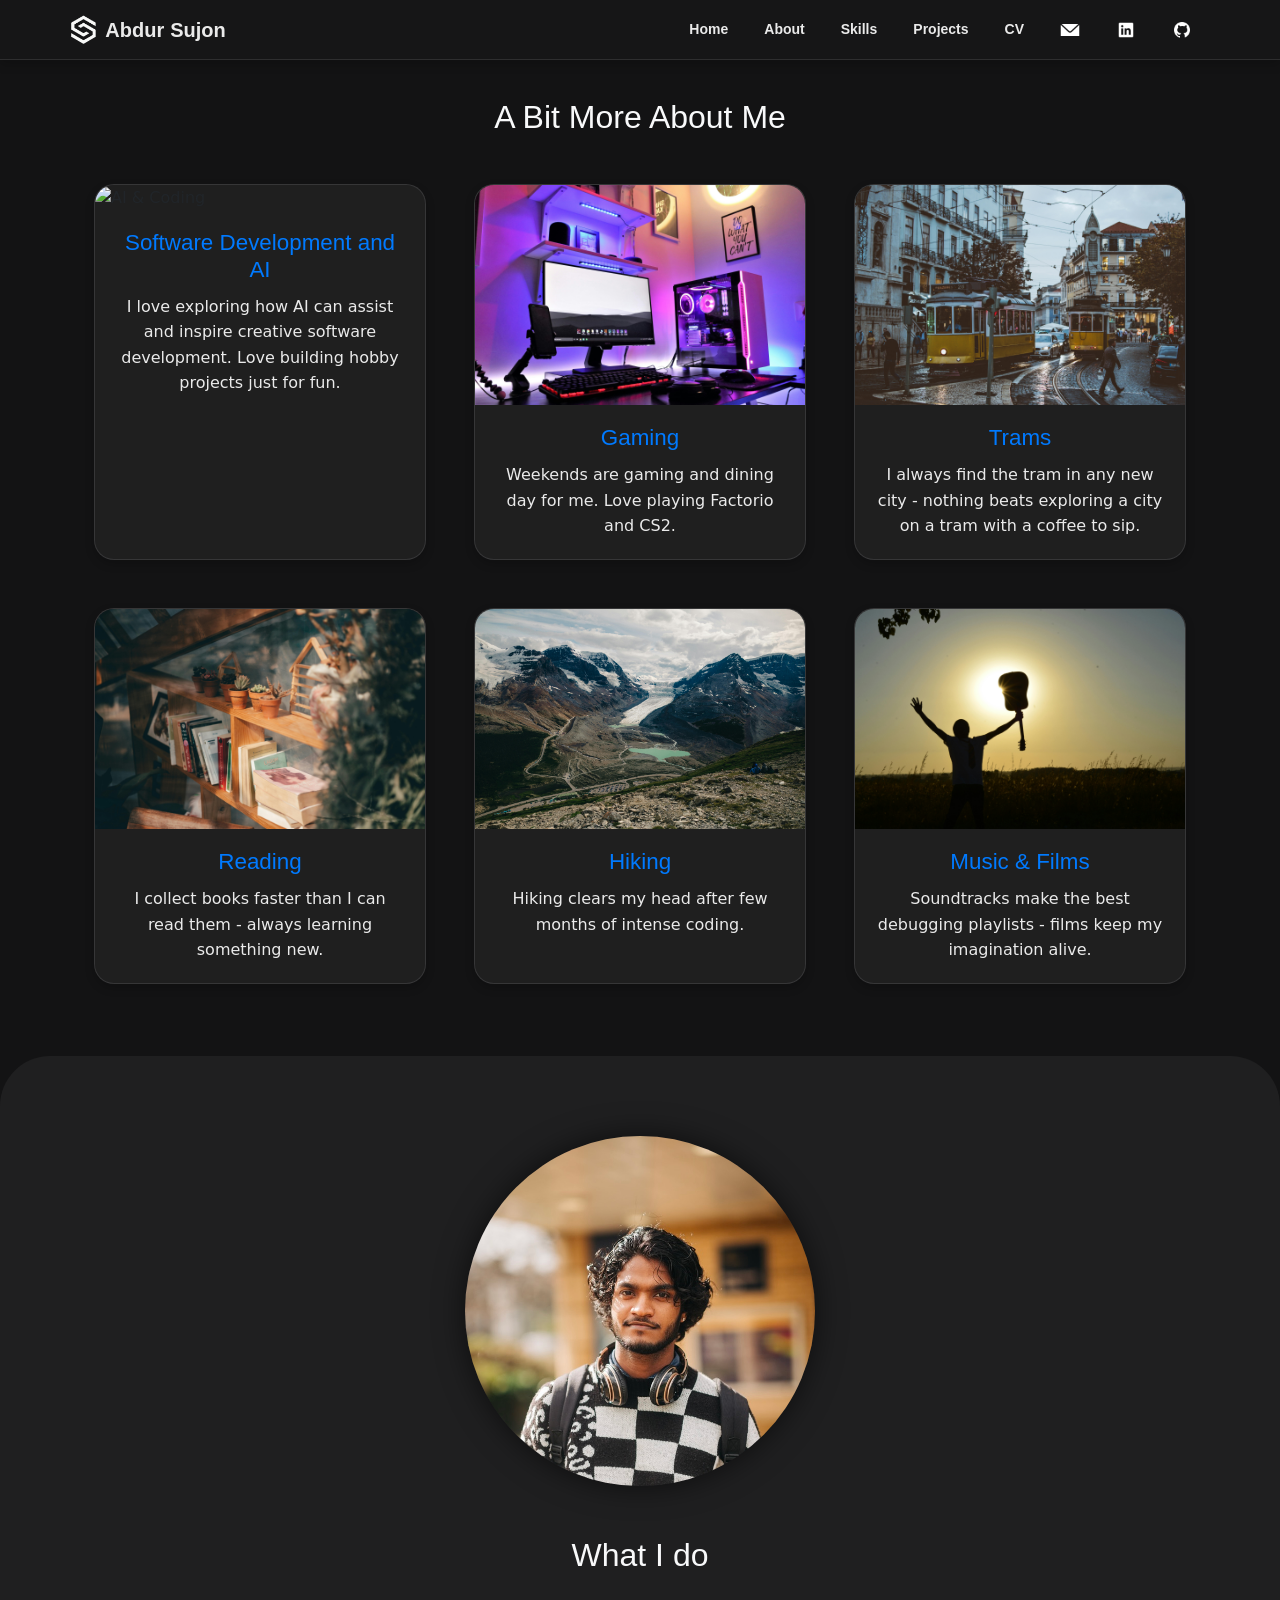
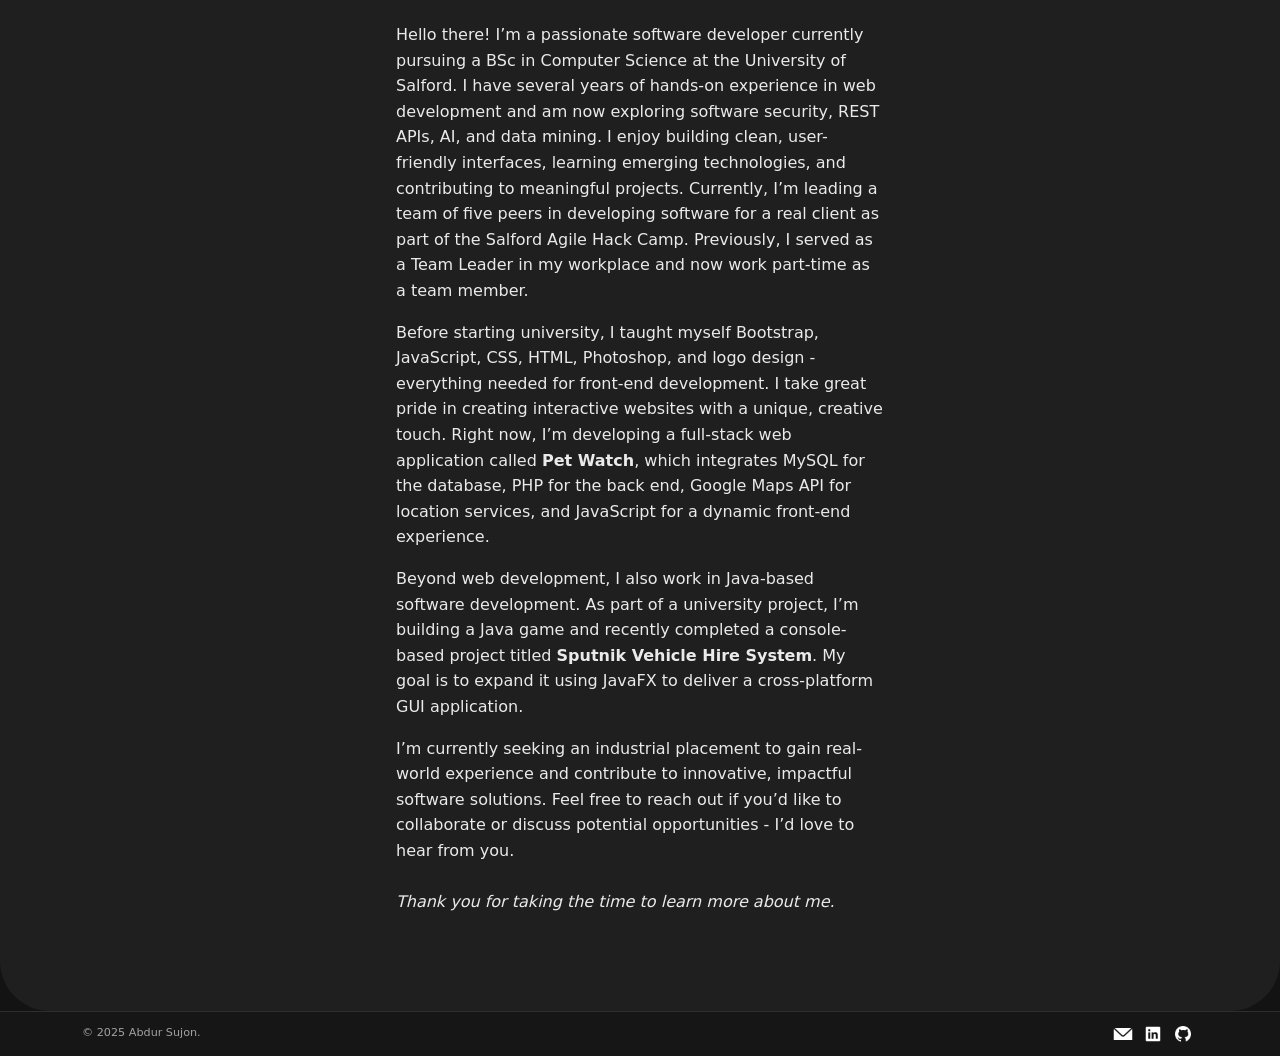
==== commit 62965d22: "Commit 18" ====
--- a/about.html
+++ b/about.html
@@ -1,173 +1,163 @@
 <!doctype html>
 <html lang="en">
-  <head>
-    <meta charset="UTF-8" />
-    <meta name="viewport" content="width=device-width, initial-scale=1" />
-    <title>about</title>
-    <link href="https://cdn.jsdelivr.net/npm/bootstrap@5.3.3/dist/css/bootstrap.min.css" rel="stylesheet" />
-    <link href="css/fonts.css" rel="stylesheet" />
-    <link href="css/style.css" rel="stylesheet" />
-    <link href="css/about.css" rel="stylesheet" />
-  </head>
 
-  <body>
-    <header id="header-placeholder"></header>
+<head>
+  <meta charset="UTF-8" />
+  <meta name="viewport" content="width=device-width, initial-scale=1" />
+  <title>about</title>
+  <link href="https://cdn.jsdelivr.net/npm/bootstrap@5.3.3/dist/css/bootstrap.min.css" rel="stylesheet" />
+  <link href="css/fonts.css" rel="stylesheet" />
+  <link href="css/style.css" rel="stylesheet" />
+  <link href="css/about.css" rel="stylesheet" />
+</head>
 
-    <main>
-      <div class="container-fluid about-container">
-        <section>
-          <div id="carouselExampleCaptions" class="carousel slide" data-bs-ride="carousel">
-            <div class="carousel-inner">
-              <div class="carousel-item active" data-bs-interval="5000">
-                <img src="assets/about/carousel-1.png" alt="Carousel slide 1" />
-                <div class="carousel-caption">
-                  <h1>HAI, IM SUJON</h1>
-                  <h2>I'M A SOFTWARE DEVELOPER CURRENTLY ALSO PURSUING A CS DEGREE AT SALFORD</h2>
-                  <div class="learn-more-link">
-                    <a href="projects.html" class="custom-link">View Projects</a>
-                  </div>
-                  <div class="btn-group">
-                    <button class="custom-btn" data-bs-target="#carouselExampleCaptions" data-bs-slide-to="0"></button>
-                    <button class="custom-btn" data-bs-target="#carouselExampleCaptions" data-bs-slide-to="1"></button>
-                    <button class="custom-btn" data-bs-target="#carouselExampleCaptions" data-bs-slide-to="2"></button>
-                    <button class="custom-btn" data-bs-target="#carouselExampleCaptions" data-bs-slide-to="3"></button>
-                    <button class="custom-btn" data-bs-target="#carouselExampleCaptions" data-bs-slide-to="4"></button>
-                  </div>
-                </div>
-              </div>
+<body>
+  <header id="header-placeholder"></header>
 
-              <div class="carousel-item" data-bs-interval="5000">
-                <img src="assets/about/carousel-2.png" alt="slide 1" />
-                <div class="carousel-caption">
-                  <h1>LOVE DIGITAL</h1>
-                  <h2>LOVE MAKING INTERACTIVE WEBSITES WITH A USER-FIRST APPROACH</h2>
-                  <div class="learn-more-link">
-                    <a href="projects.html" class="custom-link">View Projects</a>
-                  </div>
-                  <div class="btn-group">
-                    <button class="custom-btn" data-bs-target="#carouselExampleCaptions" data-bs-slide-to="0"></button>
-                    <button class="custom-btn" data-bs-target="#carouselExampleCaptions" data-bs-slide-to="1"></button>
-                    <button class="custom-btn" data-bs-target="#carouselExampleCaptions" data-bs-slide-to="2"></button>
-                    <button class="custom-btn" data-bs-target="#carouselExampleCaptions" data-bs-slide-to="3"></button>
-                    <button class="custom-btn" data-bs-target="#carouselExampleCaptions" data-bs-slide-to="4"></button>
-                  </div>
-                </div>
-              </div>
+  <main>
+<section id="interest-cards" class="py-5">
+  <div class="container">
+    <h2 class="text-center mb-5 text-light">A Bit More About Me</h2>
+    <div class="row g-4">
 
-              <div class="carousel-item" data-bs-interval="5000">
-                <img src="assets/about/carousel-3.png" alt="slide 3" />
-                <div class="carousel-caption">
-                  <h1>INTERESTED?</h1>
-                  <h2>IF YOU'VE GOT AN AMAZING IDEA THAT YOU WANT TO GIVE A DIGITAL PRESENCE, GET IN TOUCH</h2>
-                  <div class="learn-more-link">
-                    <a href="projects.html" class="custom-link">View Projects</a>
-                  </div>
-                  <div class="btn-group">
-                    <button class="custom-btn" data-bs-target="#carouselExampleCaptions" data-bs-slide-to="0"></button>
-                    <button class="custom-btn" data-bs-target="#carouselExampleCaptions" data-bs-slide-to="1"></button>
-                    <button class="custom-btn" data-bs-target="#carouselExampleCaptions" data-bs-slide-to="2"></button>
-                    <button class="custom-btn" data-bs-target="#carouselExampleCaptions" data-bs-slide-to="3"></button>
-                    <button class="custom-btn" data-bs-target="#carouselExampleCaptions" data-bs-slide-to="4"></button>
-                  </div>
-                </div>
-              </div>
+      <!-- AI & Coding -->
+      <div class="col-12 col-md-6 col-lg-4  px-lg-4 mb-4">
+        <div class="interest-card">
+          <img src="assets/about/about1.jpg" alt="AI & Coding" class="interest-img" />
+          <div class="interest-content">
+            <h3>Software Development and AI</h3>
+            <p>I love exploring how AI can assist and inspire creative software development. Love building hobby projects just for fun.</p>
+          </div>
+        </div>
+      </div>
 
-              <div class="carousel-item" data-bs-interval="5000">
-                <img src="assets/about/carousel-4.png" alt="slide 4" />
-                <div class="carousel-caption">
-                  <h1>ARTISTIC</h1>
-                  <h2>
-                    I BELIEVE ART SHOULD BE TAKEN INTO CONSIDERATION IN DIGITAL PRODUCTS, AS EVERYTHING IS BECOMING
-                    DIGITAL; WHY NOT HAVE SOME ARTISTIC FLAVOUR IN OUR DIGITAL PRESENCE?
-                  </h2>
-                  <div class="learn-more-link">
-                    <a href="projects.html" class="custom-link">View Projects</a>
-                  </div>
-                  <div class="btn-group">
-                    <button class="custom-btn" data-bs-target="#carouselExampleCaptions" data-bs-slide-to="0"></button>
-                    <button class="custom-btn" data-bs-target="#carouselExampleCaptions" data-bs-slide-to="1"></button>
-                    <button class="custom-btn" data-bs-target="#carouselExampleCaptions" data-bs-slide-to="2"></button>
-                    <button class="custom-btn" data-bs-target="#carouselExampleCaptions" data-bs-slide-to="3"></button>
-                    <button class="custom-btn" data-bs-target="#carouselExampleCaptions" data-bs-slide-to="4"></button>
-                  </div>
-                </div>
-              </div>
+      <!-- Gaming -->
+      <div class="col-12 col-md-6 col-lg-4  px-lg-4 mb-4">
+        <div class="interest-card">
+          <img src="assets/about/gaming.jpg" alt="Gaming" class="interest-img" />
+          <div class="interest-content">
+            <h3>Gaming</h3>
+            <p>Weekends are gaming and dining day for me. Love playing Factorio and CS2.</p>
+          </div>
+        </div>
+      </div>
 
-              <div class="carousel-item" data-bs-interval="5000">
-                <img src="assets/about/carousel-5.png" alt="slide 5" />
-                <div class="carousel-caption">
-                  <h1>LOVE EXPERIMENTING</h1>
-                  <h2>
-                    AS I SPEND MOST OF MY TIME CODING AND BUILDING, I LIKE TO EXPERIMENT AND HAVE FUN WITH MY
-                    DEVELOPMENT CAREER
-                  </h2>
-                  <div class="learn-more-link">
-                    <a href="projects.html" class="custom-link">View Projects</a>
-                  </div>
-                  <div class="btn-group">
-                    <button class="custom-btn" data-bs-target="#carouselExampleCaptions" data-bs-slide-to="0"></button>
-                    <button class="custom-btn" data-bs-target="#carouselExampleCaptions" data-bs-slide-to="1"></button>
-                    <button class="custom-btn" data-bs-target="#carouselExampleCaptions" data-bs-slide-to="2"></button>
-                    <button class="custom-btn" data-bs-target="#carouselExampleCaptions" data-bs-slide-to="3"></button>
-                    <button class="custom-btn" data-bs-target="#carouselExampleCaptions" data-bs-slide-to="4"></button>
-                  </div>
-                </div>
-              </div>
+      <!-- Trams -->
+      <div class="col-12 col-md-6 col-lg-4  px-lg-4 mb-4">
+        <div class="interest-card">
+          <img src="assets/about/tram.jpg" alt="Trams" class="interest-img" />
+          <div class="interest-content">
+            <h3>Trams</h3>
+            <p>I always find the tram in any new city - nothing beats exploring a city on a tram with a coffee to sip.</p>
+          </div>
+        </div>
+      </div>
+
+      <!-- Reading -->
+      <div class="col-12 col-md-6 col-lg-4 px-lg-4 mb-4">
+        <div class="interest-card">
+          <img src="assets/about/reading.jpg" alt="Reading" class="interest-img" />
+          <div class="interest-content">
+            <h3>Reading</h3>
+            <p>I collect books faster than I can read them - always learning something new.</p>
+          </div>
+        </div>
+      </div>
+
+      <!-- Hiking -->
+      <div class="col-12 col-md-6 col-lg-4 px-4 mb-4">
+        <div class="interest-card">
+          <img src="assets/about/adventures.jpg" alt="Hiking" class="interest-img" />
+          <div class="interest-content">
+            <h3>Hiking</h3>
+            <p>Hiking clears my head after few months of intense coding.</p>
+          </div>
+        </div>
+      </div>
+
+      <!-- Music & Films -->
+      <div class="col-12 col-md-6 col-lg-4 px-4 mb-4">
+        <div class="interest-card">
+          <img src="assets/about/music.jpg" alt="Music and Films" class="interest-img" />
+          <div class="interest-content">
+            <h3>Music & Films</h3>
+            <p>Soundtracks make the best debugging playlists - films keep my imagination alive.</p>
+          </div>
+        </div>
+      </div>
+
+    </div>
+  </div>
+</section>
+
+
+
+    <div class="about-section-1-container">
+      <div class="container">
+        <section class="about-section-1">
+          <div class="row cs">
+            <div class="profile col-12 custom-col d-flex flex-column justify-content-center align-items-center">
+              <img src="assets/about/profile2.jpg" alt="profile" />
+              <h2 class="text-center mb-5 text-light">What I do</h2>
+            </div>
+          </div>
+
+          <div class="row justify-content-center custom-row">
+            <div class="col-sm-12 col-md-8 text-left">
+              <p>
+                Hello there! I’m a passionate software developer currently pursuing a BSc in Computer Science at the
+                University of Salford. I have several years of hands-on experience in web development and am now
+                exploring
+                software security, REST APIs, AI, and data mining. I enjoy building clean, user-friendly interfaces,
+                learning
+                emerging technologies, and contributing to meaningful projects.
+                Currently, I’m leading a team of five peers in developing software for a real client as part of the
+                Salford
+                Agile Hack Camp. Previously, I served as a Team Leader in my workplace and now work part-time as a team
+                member.
+              </p>
+
+              <p>
+                Before starting university, I taught myself Bootstrap, JavaScript, CSS, HTML, Photoshop, and logo design
+                -
+                everything needed for front-end development. I take great pride in creating interactive websites with a
+                unique,
+                creative touch. Right now, I’m developing a full-stack web application called
+                <strong>Pet Watch</strong>, which integrates MySQL for the database, PHP for the back end, Google Maps
+                API for
+                location services, and JavaScript for a dynamic front-end experience.
+              </p>
+
+              <p>
+                Beyond web development, I also work in Java-based software development. As part of a university project,
+                I’m
+                building a Java game and recently completed a console-based project titled
+                <strong>Sputnik Vehicle Hire System</strong>. My goal is to expand it using JavaFX to deliver a
+                cross-platform
+                GUI application.
+              </p>
+
+              <p>
+                I’m currently seeking an industrial placement to gain real-world experience and contribute to
+                innovative,
+                impactful software solutions. Feel free to reach out if you’d like to collaborate or discuss potential
+                opportunities - I’d love to hear from you.
+                <br /><br />
+                <em>Thank you for taking the time to learn more about me.</em>
+              </p>
+
             </div>
           </div>
         </section>
       </div>
+    </div>
+  </main>
 
-      <div class="about-section-1-container">
-        <div class="container">
-          <section class="about-section-1">
-            <div class="row cs">
-              <div class="profile col-12 custom-col d-flex flex-column justify-content-center align-items-center">
-                <img src="assets/about/profile2.jpg" alt="profile" />
-                <h1 class="py-3 h1">About Me</h1>
-              </div>
-            </div>
+  <footer id="footer-placeholder"></footer>
 
-            <div class="row justify-content-center custom-row">
-              <div class="col-sm-12 col-md-8 text-left">
-                <p>
-                  Hello there! I'm passionate about software developement and also pursuing a BSc in Computer Science at
-                  the University of Salford. I have a couple of years hands-on experience in web development and right
-                  now I am exploring software security, REST APIs, AI and Data Mining. Passionate about creating clean,
-                  user-friendly interfaces, learning new technologies, and contributing to meaningful projects.I am
-                  leading a team of five peers in developing software based on real client requirements for the Salford
-                  Agile Hack Camp. I was a Team Leader at my previous employment, and currently working part-time as a
-                  team member.
-                </p>
-                <p>
-                  Before starting university, I taught myself Bootstrap, JavaScript, CSS, HTML, Photoshop, and logo
-                  design — essentially everything needed for static front-end development. I find great joy in creating
-                  interactive websites with a unique touch. At present, I am working on a full-stack web project called
-                  <strong>Pet Watch</strong>, which involves database integration (MySQL), PHP for the back end, Google
-                  Maps API for location services, JavaScript for the user interface, and much more.
-                </p>
-                <p>
-                  In addition to web development, I also have experience in Java software development. For a university
-                  project, I am building a game in Java, and I recently completed a console based project call
-                  <strong>Sputnik Vehicle Hire System</strong>. I intend to expand that project with a JavaFX GUI to
-                  create a cross-platform application.
-                </p>
-                <p>
-                  I am looking for an industrial placement to gain hands-on experience and contribute in developing
-                  cutting edge solutions. Feel free to email me if you'd like to hire me or collaborate. Thank you for
-                  taking the time to read this!
-                </p>
-              </div>
-            </div>
-          </section>
-        </div>
-      </div>
-    </main>
+  <script src="https://cdn.jsdelivr.net/npm/@popperjs/core@2.11.8/dist/umd/popper.min.js"></script>
+  <script src="https://cdn.jsdelivr.net/npm/bootstrap@5.3.8/dist/js/bootstrap.min.js"></script>
+  <script src="js/main.js"></script>
+</body>
 
-    <footer id="footer-placeholder"></footer>
-
-    <script src="https://cdn.jsdelivr.net/npm/@popperjs/core@2.11.8/dist/umd/popper.min.js"></script>
-    <script src="https://cdn.jsdelivr.net/npm/bootstrap@5.3.8/dist/js/bootstrap.min.js"></script>
-    <script src="js/main.js"></script>
-  </body>
-</html>
+</html>
--- a/css/style.css
+++ b/css/style.css
@@ -21,13 +21,18 @@
 /* ===================================================================
    GLOBAL & TYPOGRAPHY
    =================================================================== */
-html,
+html {
+  height: 100%;
+}
+
 body {
-  font-size: 1em;
-  font-family: var(--font-primary);
-  background-color: var(--color-background-dark);
-  color: var(--color-text-dark);
   min-height: 100vh;
+  display: flex;
+  flex-direction: column;
+}
+
+main {
+  flex: 1;
 }
 
 h1,
@@ -70,7 +75,23 @@
   background-color: var(--color-navbar-footer) !important;
   border-bottom: var(--border-subtle);
   box-shadow: var(--shadow-subtle);
-  height: 50px;
+  height: 60px; /* unified height */
+  display: flex;
+  align-items: center; /* ensures vertical centering */
+}
+
+/* Make brand content flex-aligned */
+.navbar-brand.custom-brand {
+  display: flex;
+  align-items: center;
+  gap: 8px;
+}
+
+/* Logo scaling (auto-centers perfectly in 60px navbar) */
+.logo-img {
+  height: 30px;
+  width: auto;
+  object-fit: contain;
 }
 
 .custom-navbar-toggler .menu-icon {
@@ -87,7 +108,6 @@
   font-family: var(--font-logo);
   text-transform: none;
   overflow: hidden;
-  margin-left:20px;
 }
 
 .text-part {
@@ -130,6 +150,7 @@
     transform: translateX(0);
   }
 }
+
 /* --- END LOGO ANIMATION RESTORED --- */
 
 .navbar-toggler {
@@ -207,7 +228,6 @@
   height: auto;
   min-height: 500px;
   padding: 40px;
-
   background-color: rgba(255, 255, 255, 0.05);
   border-radius: 20px;
   border: 1px solid rgba(255, 255, 255, 0.1);
@@ -250,18 +270,14 @@
   box-shadow: 0 0 30px rgba(0, 0, 0, 0.6);
 }
 
-hr {
-  border: 1px solid rgba(255, 255, 255, 0.2);
-}
-
-.introduction > h1 {
+.introduction>h1 {
   margin-top: 20px;
   color: var(--color-accent);
   font-size: 32px;
   text-align: center;
 }
 
-.introduction > p {
+.introduction>p {
   margin-top: 20px;
   text-align: left;
   color: var(--color-text-dark);
@@ -298,10 +314,6 @@
   color: var(--color-text-dark);
 }
 
-.cursor-box::before {
-  content: none;
-}
-
 .cursor-box:hover {
   transform: scale(1.03);
   box-shadow: 0 0 15px rgba(0, 122, 255, 0.4);
@@ -312,8 +324,6 @@
   cursor: pointer;
   background: transparent;
   color: var(--color-text-dark);
-  margin-right: 0px;
-  margin-bottom: 0px;
   text-decoration: none;
   font-family: var(--font-display);
 }
@@ -325,28 +335,24 @@
 }
 
 /* ===================================================================
-   SECTION 2: SKILLS (STYLE MATCHED TO SECTION 1)
+   SECTION 2: SKILLS
    =================================================================== */
 #section-2 {
-  /* Set background to body color so the card can float on it */
   background-color: var(--color-background-dark);
-
-  /* Center the card within the section */
   display: flex;
   justify-content: center;
   align-items: center;
 }
+
 .container-fluid {
   padding: 0;
 }
-/* Container to hold the Skills content, applying the card style */
+
 .custom-container-skills {
   width: 100%;
   height: auto;
   min-height: 500px;
   padding-top: 40px;
-
-  /* Frosted Card Style (matches .custom-container-hero) */
   background-color: rgba(255, 255, 255, 0.05);
   border-top-left-radius: 50px;
   border-top-right-radius: 50px;
@@ -359,12 +365,9 @@
   font-weight: bold;
   color: var(--color-accent);
   background: none;
-  -webkit-background-clip: none;
   -webkit-text-fill-color: var(--color-accent);
-  background-clip: none;
-}
-
-/* Removing width constraints on the custom-row inside skills for better card flow */
+}
+
 .custom-row {
   max-width: none;
   margin-left: auto;
@@ -393,17 +396,10 @@
   font-family: var(--font-display);
   font-size: 14px;
   font-weight: 500;
-
   background-color: rgba(255, 255, 255, 0.05);
   color: var(--color-text-dark);
   border: var(--border-subtle);
   border-radius: var(--radius-button);
-  position: relative;
-  display: inline-block;
-
-  background: none;
-  -webkit-background-clip: none;
-  background-clip: none;
   transition: all 0.2s ease-out;
   width: fit-content;
   min-width: 120px;
@@ -413,7 +409,6 @@
   transform: translateY(-2px);
   text-decoration: none;
   background-color: rgba(255, 255, 255, 0.1);
-  color: var(--color-text-dark);
   border-color: var(--color-accent);
   box-shadow: var(--shadow-subtle);
 }
@@ -422,19 +417,17 @@
    FOOTER
    =================================================================== */
 .footer-container {
-  /* STICKY FOOTER FIX */
-  position: fixed; /* Fixes the position relative to the viewport */
-  bottom: 0; /* Sticks it to the bottom edge */
+  position: relative;
+  bottom: 0;
   left: 0;
   right: 0;
-  z-index: 1020; /* Ensures it sits above most content, but below the navbar (z-index 1030) */
-
+  z-index: 1020;
   background-color: var(--color-navbar-footer) !important;
   border-top: var(--border-subtle);
+  flex-shrink: 0;
 }
 
 .footer-icon {
-  /* Removed padding/margin to prevent vertical shifting */
   padding: 5px;
   margin-top: 5px;
   margin-bottom: 5px;
@@ -443,7 +436,6 @@
 .footer-icon img {
   height: 20px;
   width: 20px;
-  /* Ensure icons are white/light against the dark background */
   filter: brightness(0) invert(1);
 }
 
@@ -456,58 +448,95 @@
    MEDIA QUERIES
    =================================================================== */
 @media (max-width: 991px) {
-  /* Mobile/Tablet Adjustments */
-
+  .navbar-collapse {
+    position: absolute;
+    top: 60px; /* match navbar height */
+    left: 0;
+    width: 100vw;
+    background-color: var(--color-navbar-footer) !important;
+    padding: 10px 0;
+    z-index: 1029;
+  }
+
+  .navbar .container,
+  .navbar .container-fluid {
+    padding-left: 0 !important;
+    padding-right: 0 !important;
+  }
+
+  .navbar-nav {
+    width: 100%;
+    align-items: flex-start !important;
+  }
+
+  .navbar-nav .nav-link,
+  .contact-link {
+    width: 100%;
+    text-align: left;
+    justify-content: flex-start;
+    color: var(--color-text-dark) !important;
+  }
+
+  .navbar-nav .nav-link:hover,
+  .contact-link:hover {
+    background-color: rgba(255, 255, 255, 0.1);
+  }
+
+  /* Smaller logo for mobile if desired */
+  .logo-img {
+    height: 25px;
+    margin-left:10px;
+  }
+
+  /* Remove container padding so menu aligns flush with screen edges */
+  .navbar .container,
+  .navbar .container-fluid {
+    padding-left: 0 !important;
+    padding-right: 0 !important;
+  }
 
   #section-1 {
     padding-top: 50px;
-    padding-bottom: 0;
   }
 
   #section-2 {
-    padding-top: 0;
     padding-bottom: 100px;
   }
 
   .custom-container-hero {
-    padding: 20px 15px 20px;
+    padding: 20px 15px;
     background-color: transparent;
     border: none;
     box-shadow: none;
-    min-height: auto;
   }
 
   .custom-container-skills {
-    background:
-      linear-gradient(rgba(0, 0, 0, 0.7), rgba(0, 0, 0, 0.7)),
-      linear-gradient(
-        320deg,
+    background: linear-gradient(rgba(0, 0, 0, 0.7), rgba(0, 0, 0, 0.7)),
+      linear-gradient(320deg,
         rgb(41, 74, 66) 3%,
         rgb(18, 40, 62) 38%,
         rgb(66, 50, 28) 68%,
-        rgb(33, 26, 26) 98%
-      );
+        rgb(33, 26, 26) 98%);
     animation: gradient 18s ease infinite;
-
     border: none;
     box-shadow: none;
     border-radius: 0;
-    min-height: auto;
   }
 
   @keyframes gradient {
     0% {
       background-position: 0% 50%;
     }
+
     50% {
       background-position: 100% 50%;
     }
+
     100% {
       background-position: 0% 50%;
     }
   }
 
-  /* Typography adjustments */
   h1 {
     font-size: 36px;
   }
@@ -520,44 +549,20 @@
   .simple-title {
     font-size: 2rem;
     text-align: center;
-    margin-top: 10px;
-  }
-
-  .introduction > h1 {
+  }
+
+  .introduction>h1 {
     font-size: 28px;
-    text-align: center;
-  }
-
-  .introduction > h1 .h4 {
-    font-size: 18px !important;
-  }
-
-  #greeting {
-    font-size: 16px;
-    text-align: center;
-  }
-
-  .introduction > div > p {
-    font-size: 16px;
-    line-height: 1.8;
-  }
-
-  /* Profile image */
+  }
+
   .profile img {
     width: 250px;
     height: 250px;
-    margin-top: 0;
     margin-bottom: 20px;
-    box-shadow: 0 0 20px rgba(0, 0, 0, 0.5);
-  }
-
-  /* Skills section */
+  }
+
   .skills {
     font-size: 36px;
-    margin: 0 0 20px;
-  }
-
-  .skills-btn-group {
     margin-bottom: 20px;
   }
 
@@ -568,65 +573,11 @@
     min-width: 100px;
   }
 
-  #change-skills h2 {
-    font-size: 22px;
-  }
-
-  #change-skills p {
-    font-size: 15px;
-  }
-
-  /* Buttons */
-  .introduction_btn_group {
-    justify-content: center !important;
-    gap: 15px;
-    margin-top: 20px;
-    margin-bottom: 0;
-  }
-
-  .cursor-box {
-    padding: 12px 25px;
-    font-size: 14px;
-    height: auto;
-  }
-
-  /* Navigation */
-  .navbar-collapse {
-    background-color: var(--color-navbar-footer) !important;
-    justify-content: flex-start !important;
-    width: 100vw !important;
-  }
-
-  .navbar-nav {
-    margin-left: 0 !important;
-    align-items: flex-start !important;
-  }
-
-  .navbar-nav .nav-link,
-  .contact-link {
-    width: 100%;
-    margin: 5px 0;
-    text-align: left;
-    justify-content: flex-start;
-  }
-
-  .navbar .container,
-  .navbar .container-fluid {
-    padding-left: 0 !important;
-    padding-right: 0 !important;
-  }
-
-  /* Footer adjustments */
   .footer-container {
     height: auto;
     padding: 10px 0;
   }
 
-  .footer-icon {
-    padding: 3px;
-    margin: 3px;
-  }
-
   .footer-icon img {
     height: 18px;
     width: 18px;
@@ -637,14 +588,13 @@
   }
 }
 
-/* Large devices and up (Laptops/Desktops) */
 @media (min-width: 992px) {
   .profile img {
     width: 350px;
     height: 350px;
-    border-radius: 50%;
-  }
+  }
+
   .custom-row {
     max-width: 60vw;
   }
-}
+}
--- a/css/about.css
+++ b/css/about.css
@@ -1,72 +1,61 @@
-/* ===================================================================
-   HERO CAROUSEL SECTION
-   =================================================================== */
-.about-container {
-  margin: 0;
-  padding: 0;
+/* ===============================
+   INTEREST CARDS
+   =============================== */
+   body{
+   background-color: var(--color-background-dark);
+   }
+#interest-cards {
+  background-color: var(--color-background-dark);
 }
 
-h1 {
-  color: white;
-  font-family: "Roboto", sans-serif;
-  font-weight: 900;
-  font-size: 48px;
+.interest-card {
+  background-color: rgba(255, 255, 255, 0.05);
+  border: 1px solid rgba(255, 255, 255, 0.1);
+  border-radius: 20px;
+  box-shadow: var(--shadow-subtle);
+  overflow: hidden;
+  transition: all 0.3s ease-in-out;
+  height: 100%;
 }
 
-.learn-more-link {
-  margin: 20px;
+.interest-card:hover {
+  transform: translateY(-10px);
+  box-shadow: 0 0 25px rgba(0, 122, 255, 0.4);
+  background-color: rgba(255, 255, 255, 0.08);
 }
 
-.learn-more-link > a {
-  background-color: transparent;
-  color: white;
-  width: 150px;
-  padding: 10px;
-  font-family: "Roboto", sans-serif;
-  font-weight: 700;
-  font-size: 1rem;
-  border: 2px solid white;
-  border-radius: 20px;
-  text-decoration: none;
-  margin-top: 20px;
+.interest-img {
+  width: 100%;
+  height: 220px;
+  object-fit: cover;
 }
 
-.learn-more-link > a:hover {
-  background-color: white;
-  color: #007378;
+.interest-content {
+  padding: 20px;
+  text-align: center;
 }
 
-.custom-btn {
-  background-color: white;
-  width: 30px;
-  height: 30px;
-  border-radius: 50%;
-  margin: 20px;
-  border: 2px solid white;
+.interest-content h3 {
+  font-family: var(--font-display);
+  color: var(--color-accent);
+  font-size: 1.4rem;
+  margin-bottom: 10px;
 }
 
-.custom-btn:hover {
-  background: black;
+.interest-content p {
+  color: var(--color-text-dark);
+  font-size: 1rem;
+  margin: 0;
 }
-
-.carousel-caption {
-  top: 50%;
-  transform: translateY(-50%);
-}
-
 /* ===================================================================
    ABOUT ME CONTENT SECTION
    =================================================================== */
 .about-section-1-container {
-  /* Apply the same animated gradient as the projects page */
-  background:
-    linear-gradient(rgba(0, 0, 0, 0.7), rgba(0, 0, 0, 0.7)),
-    /* Dark overlay */
-      linear-gradient(320deg, rgb(41, 74, 66) 3%, rgb(18, 40, 62) 38%, rgb(66, 50, 28) 68%, rgb(33, 26, 26) 98%);
-  /* Original gradient */
+  background-color: rgba(255, 255, 255, 0.05);
   animation: gradient 18s ease infinite;
   background-size: 180% 180%;
   padding: 80px 0px;
+  border-radius: 50px;
 }
 
 .about-profile img {
@@ -82,6 +71,17 @@
    MEDIA QUERIES
    =================================================================== */
 @media (max-width: 991px) {
+  .interest-img {
+    height: 180px;
+  }
+
+  .interest-content h3 {
+    font-size: 1.2rem;
+  }
+
+  .interest-content p {
+    font-size: 0.95rem;
+  }
   /* Section 1 */
   .about-section-1-container {
     padding: 50px 0px;
